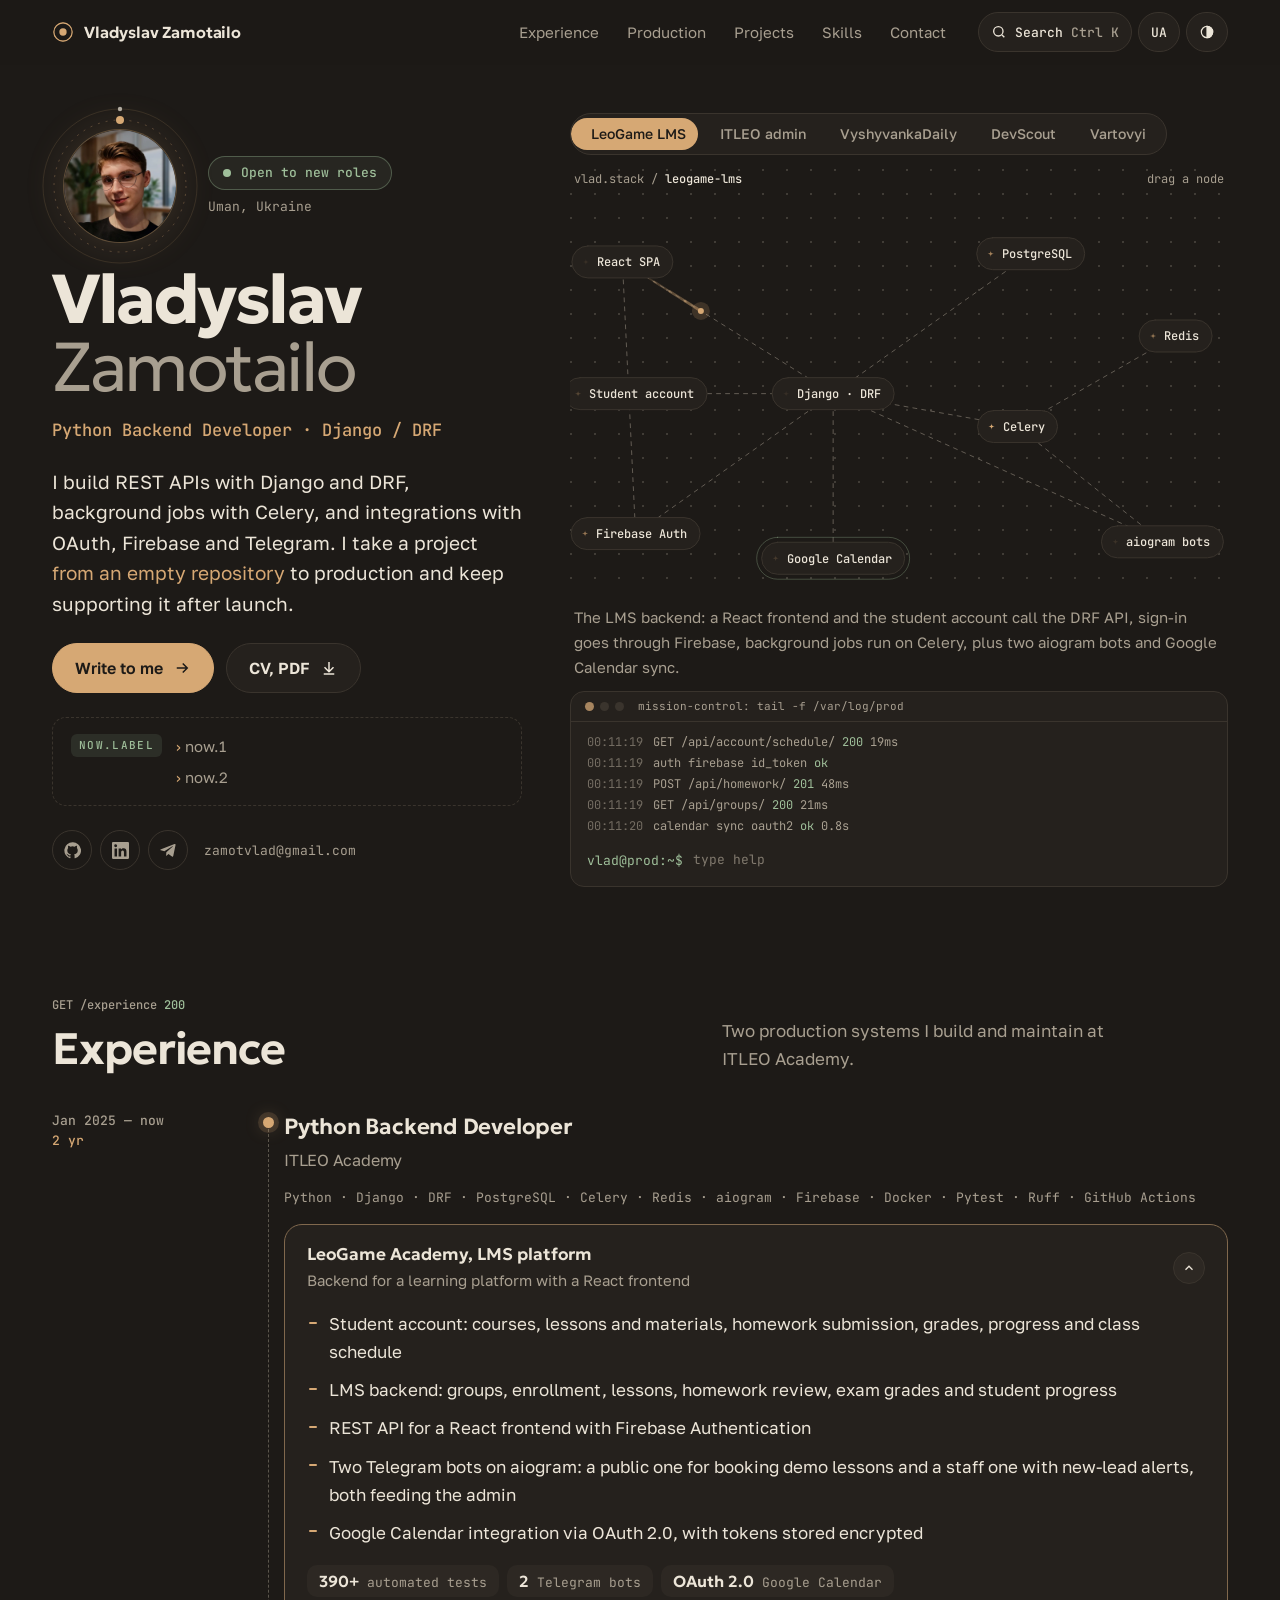
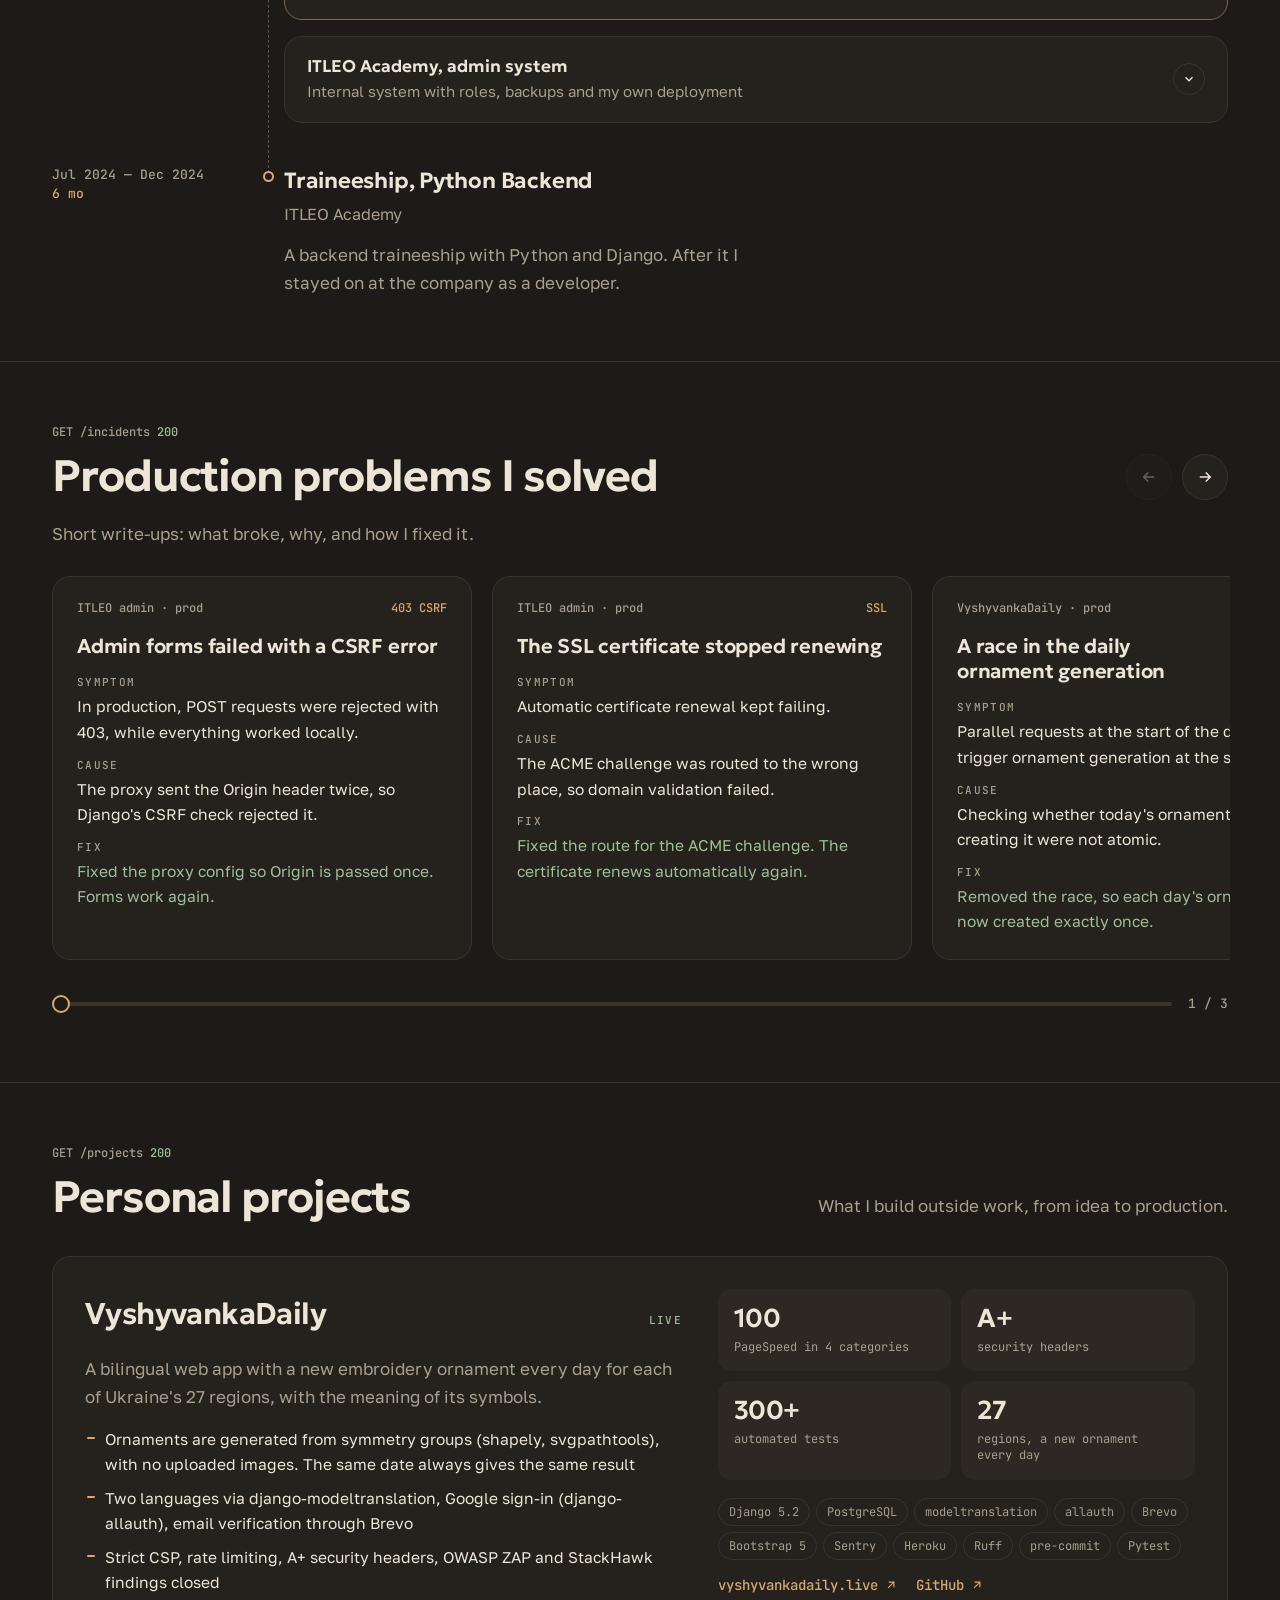
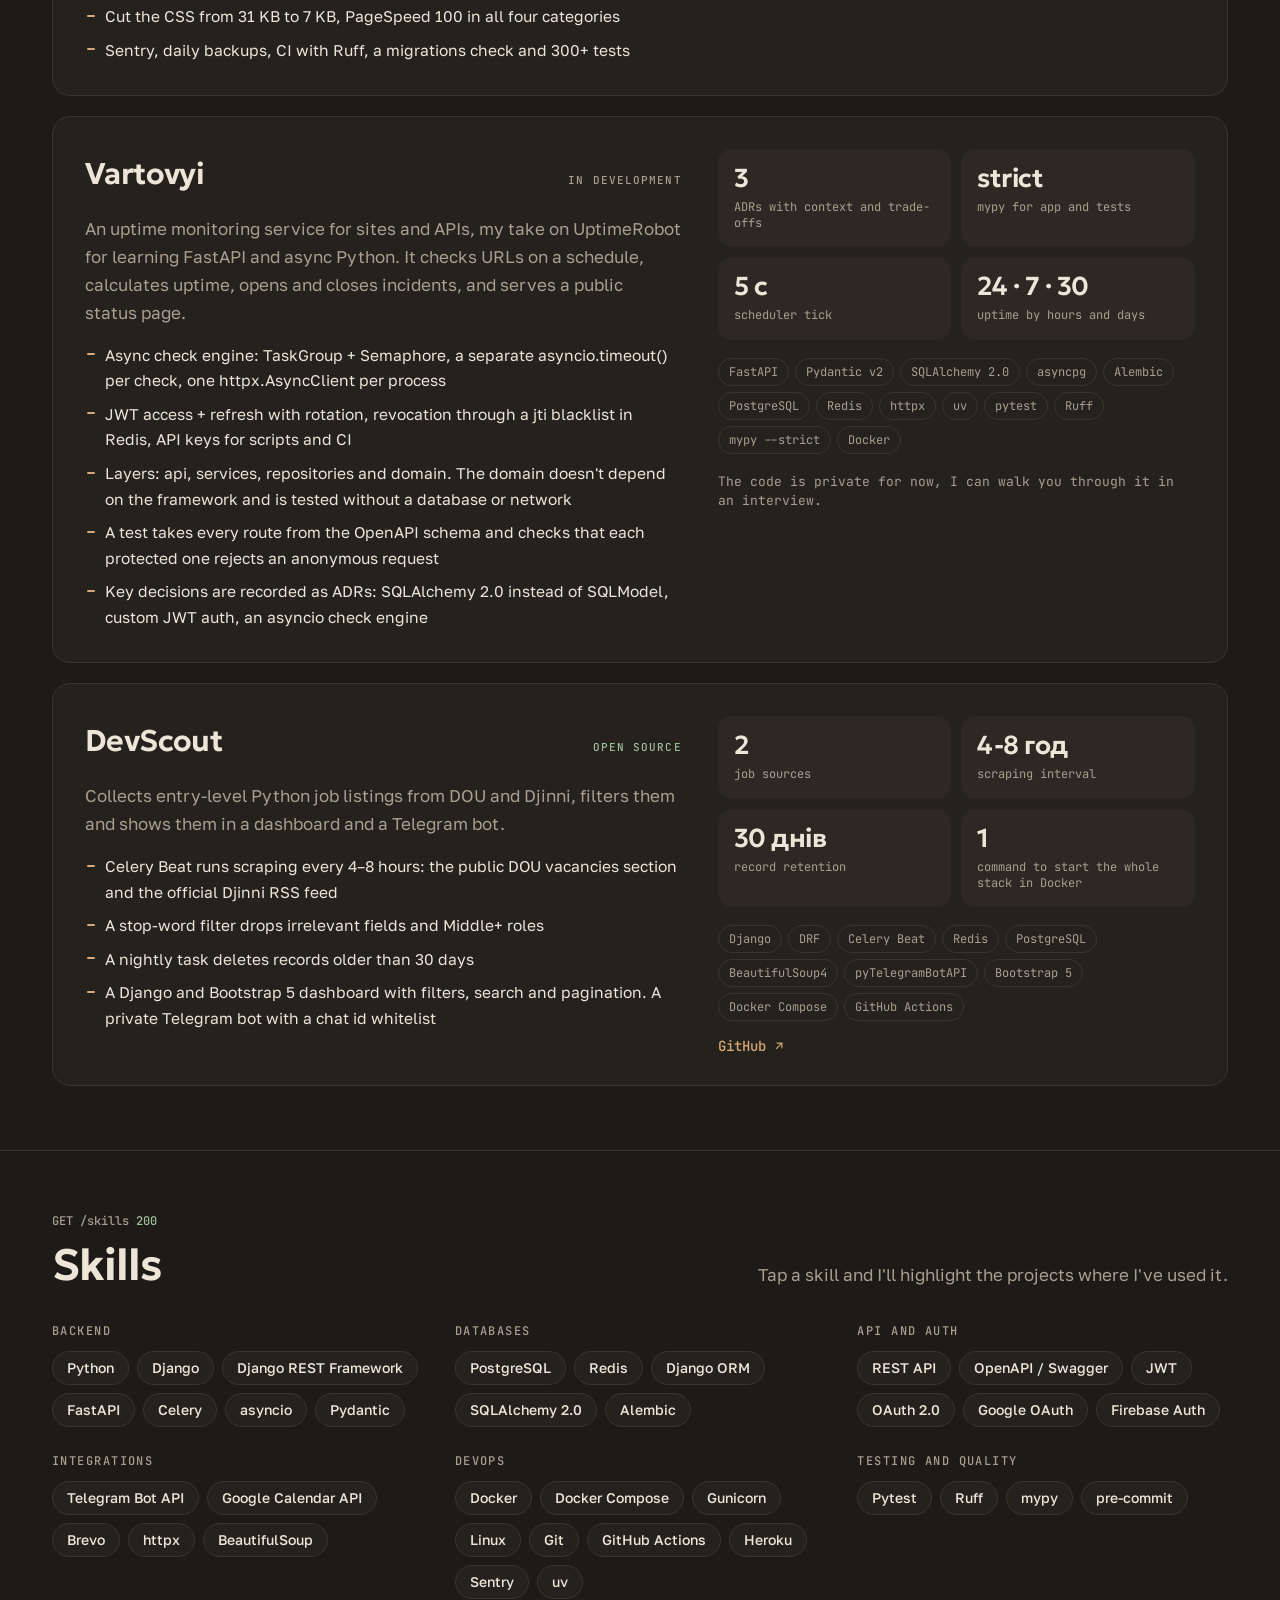
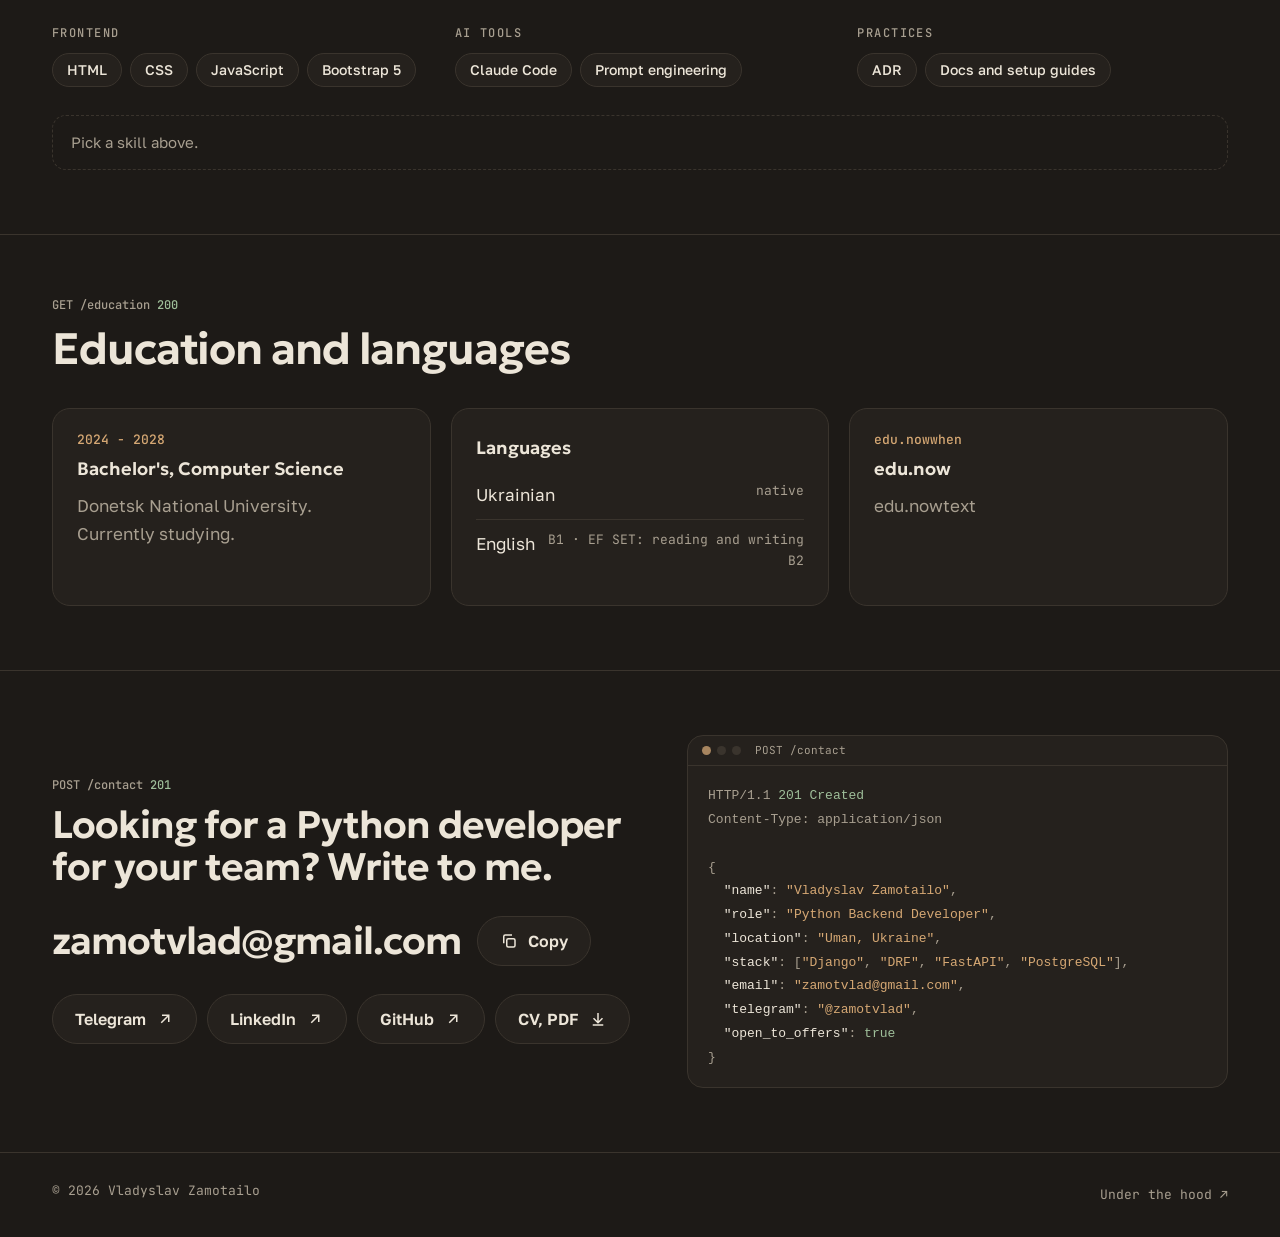
==== index.html @ 63a4c3b5 "Fill empty space in hero, projects, education and contact" ====
<!doctype html>
<html lang="uk" class="no-js">
<head>
<meta charset="utf-8">
<meta name="viewport" content="width=device-width, initial-scale=1, viewport-fit=cover">
<title>Vladyslav Zamotailo, Python backend-розробник</title>
<meta name="description" content="Python backend-розробник з України. Django, DRF, FastAPI, PostgreSQL, Celery. Продакшн-бекенди для LMS і адмін-систем.">
<meta name="author" content="Vladyslav Zamotailo">
<meta name="theme-color" content="#1d1a17">
<link rel="canonical" href="https://zamotvlad.github.io/ZamotVlad/">
<link rel="icon" href="favicon.svg" type="image/svg+xml">
<meta property="og:type" content="profile">
<meta property="og:title" content="Vladyslav Zamotailo, Python backend developer">
<meta property="og:description" content="Django, DRF, FastAPI, PostgreSQL, Celery. Production backends for an LMS and admin systems.">
<meta property="og:url" content="https://zamotvlad.github.io/ZamotVlad/">
<meta property="og:image" content="https://zamotvlad.github.io/ZamotVlad/assets/img/og.png">
<meta name="twitter:card" content="summary_large_image">
<script>
  // apply saved theme and language before paint to avoid a flash
  (function () {
    var d = document.documentElement; d.className = "js";
    try {
      var t = localStorage.getItem("site-theme"); if (t) d.dataset.theme = t;
      var l = localStorage.getItem("site-lang") || ((navigator.language || "").toLowerCase().indexOf("uk") === 0 ? "uk" : "en");
      d.lang = l;
    } catch (e) {}
  })();
</script>
<link rel="preconnect" href="https://fonts.googleapis.com">
<link rel="preconnect" href="https://fonts.gstatic.com" crossorigin>
<link rel="stylesheet" href="https://fonts.googleapis.com/css2?family=Geologica:wght@300;500;600;700&family=Golos+Text:wght@400;500;600&family=JetBrains+Mono:wght@400;500&display=swap">
<link rel="stylesheet" href="assets/css/style.css">
<script type="application/ld+json">
{
  "@context": "https://schema.org",
  "@type": "Person",
  "name": "Vladyslav Zamotailo",
  "jobTitle": "Python Backend Developer",
  "worksFor": { "@type": "Organization", "name": "ITLEO Academy" },
  "address": { "@type": "PostalAddress", "addressLocality": "Uman", "addressCountry": "UA" },
  "email": "mailto:zamotvlad@gmail.com",
  "image": "https://zamotvlad.github.io/ZamotVlad/assets/img/photo.webp",
  "url": "https://zamotvlad.github.io/ZamotVlad/",
  "sameAs": ["https://github.com/ZamotVlad", "https://www.linkedin.com/in/vladyslav-zamotailo/", "https://t.me/zamotvlad"],
  "knowsAbout": ["Python", "Django", "Django REST Framework", "FastAPI", "PostgreSQL", "Celery", "Redis", "Docker"]
}
</script>
</head>
<body>
<a class="skip" href="#main" data-i18n="skip">Перейти до змісту</a>

<header class="top" id="top">
  <div class="wrap">
    <a class="brand" href="#main" aria-label="Vladyslav Zamotailo">
      <svg class="brand-mark" viewBox="0 0 24 24" aria-hidden="true">
        <circle cx="12" cy="12" r="10" fill="none" stroke="currentColor" stroke-opacity=".35" stroke-width="1.2"/>
        <circle class="pulse" cx="12" cy="12" r="10" fill="none" stroke="currentColor" stroke-width="1.2"/>
        <circle cx="12" cy="12" r="4" fill="currentColor"/>
      </svg>
      <span class="brand-name">Vladyslav Zamotailo</span>
    </a>
    <nav class="nav" aria-label="Main">
      <a href="#experience" data-i18n="nav.exp">Досвід</a>
      <a href="#incidents" data-i18n="nav.inc">Інциденти</a>
      <a href="#projects" data-i18n="nav.proj">Проекти</a>
      <a href="#skills" data-i18n="nav.skills">Навички</a>
      <a href="#contact" data-i18n="nav.contact">Контакт</a>
    </nav>
    <div class="tools">
      <button class="tool tool-search" id="open-palette" type="button" aria-haspopup="dialog">
        <svg viewBox="0 0 24 24" fill="none" stroke="currentColor" stroke-width="2" aria-hidden="true"><circle cx="11" cy="11" r="7"/><path d="m20 20-3.5-3.5"/></svg>
        <span data-i18n="search">Пошук</span> <kbd id="kbd">Ctrl K</kbd>
      </button>
      <button class="tool" id="lang-btn" type="button" data-i18n-aria="language" aria-label="Змінити мову">EN</button>
      <button class="tool" id="theme-btn" type="button" data-i18n-aria="theme" aria-label="Змінити тему">
        <svg viewBox="0 0 24 24" fill="none" stroke="currentColor" stroke-width="1.8" aria-hidden="true"><circle cx="12" cy="12" r="8.5"/><path d="M12 3.5a8.5 8.5 0 0 1 0 17z" fill="currentColor"/></svg>
      </button>
    </div>
  </div>
  <span class="progress" id="progress" aria-hidden="true"></span>
</header>

<main id="main">
  <!-- hero -->
  <section class="hero" id="intro" aria-labelledby="name">
    <canvas class="sky" id="sky" aria-hidden="true"></canvas>
    <div class="wrap">
      <div class="who">
        <div class="who-top">
          <div class="avatar">
            <img src="assets/img/photo.webp" srcset="assets/img/photo.webp 1x, assets/img/photo@2x.webp 2x" width="112" height="112" alt="Vladyslav Zamotailo">
            <svg viewBox="0 0 160 160" aria-hidden="true">
              <circle cx="80" cy="80" r="66" fill="none" stroke="currentColor" stroke-opacity=".3" stroke-dasharray="2 6"/>
              <circle cx="80" cy="80" r="77" fill="none" stroke="currentColor" stroke-opacity=".14"/>
              <g class="orbit orbit-a"><circle cx="80" cy="14" r="4" fill="currentColor"/></g>
              <g class="orbit orbit-b"><circle cx="80" cy="3" r="2.2" class="moon"/></g>
            </svg>
          </div>
          <div>
            <span class="status"><i aria-hidden="true"></i><span data-i18n="status">Відкритий до пропозицій</span></span>
            <span class="where" data-i18n="where">Умань, Україна</span>
          </div>
        </div>
        <h1 id="name">Vladyslav <span>Zamotailo</span></h1>
        <p class="role"><span>Python Backend Developer</span> · <span>Django / DRF</span></p>
        <p class="lede" data-i18n-html="lede">Будую REST API на Django і DRF, фонові задачі на Celery та інтеграції з OAuth, Firebase і Telegram. Беру проект <em>з порожнього репозиторію</em>, виводжу в прод і підтримую після запуску.</p>
        <div class="cta">
          <a class="btn btn-primary" href="#contact">
            <span data-i18n="cta.write">Написати мені</span>
            <svg class="ico ico-right" viewBox="0 0 24 24" fill="none" stroke="currentColor" stroke-width="2" aria-hidden="true"><path d="M5 12h14M13 6l6 6-6 6"/></svg>
          </a>
          <a class="btn" href="assets/cv/Vladyslav_Zamotailo_Backend_Python.pdf" target="_blank" rel="noopener">
            <span data-i18n="cta.cv">Резюме, PDF</span>
            <svg class="ico ico-down" viewBox="0 0 24 24" fill="none" stroke="currentColor" stroke-width="2" aria-hidden="true"><path d="M12 4v12M6 11l6 6 6-6M5 20h14"/></svg>
          </a>
        </div>
        <div class="now">
          <span class="now-label" data-i18n="now.label">зараз</span>
          <ul>
            <li data-i18n="now.1">Розробляю бекенд LeoGame LMS. Нещодавно зробив кабінет студента</li>
            <li data-i18n="now.2">Вчу FastAPI і async Python на власному сервісі Vartovyi</li>
          </ul>
        </div>
        <div class="hero-links">
          <a href="https://github.com/ZamotVlad" target="_blank" rel="noopener" aria-label="GitHub"><svg viewBox="0 0 24 24" fill="currentColor" aria-hidden="true"><path d="M12 .5a11.5 11.5 0 0 0-3.64 22.41c.58.11.79-.25.79-.56v-2c-3.2.7-3.88-1.37-3.88-1.37-.53-1.33-1.28-1.69-1.28-1.69-1.05-.71.08-.7.08-.7 1.16.08 1.77 1.19 1.77 1.19 1.03 1.77 2.7 1.26 3.36.96.1-.75.4-1.26.73-1.55-2.55-.29-5.24-1.28-5.24-5.69 0-1.26.45-2.29 1.19-3.1-.12-.29-.52-1.46.11-3.05 0 0 .97-.31 3.17 1.18a11 11 0 0 1 5.77 0c2.2-1.49 3.17-1.18 3.17-1.18.63 1.59.23 2.76.11 3.05.74.81 1.19 1.84 1.19 3.1 0 4.42-2.69 5.39-5.26 5.68.41.36.78 1.06.78 2.14v3.17c0 .31.21.68.8.56A11.5 11.5 0 0 0 12 .5Z"/></svg></a>
          <a href="https://www.linkedin.com/in/vladyslav-zamotailo/" target="_blank" rel="noopener" aria-label="LinkedIn"><svg viewBox="0 0 24 24" fill="currentColor" aria-hidden="true"><path d="M20.45 20.45h-3.56v-5.57c0-1.33-.02-3.04-1.85-3.04-1.86 0-2.14 1.45-2.14 2.94v5.67H9.34V9h3.42v1.56h.05c.48-.9 1.64-1.85 3.37-1.85 3.6 0 4.27 2.37 4.27 5.46v6.28ZM5.34 7.43a2.07 2.07 0 1 1 0-4.13 2.07 2.07 0 0 1 0 4.13ZM7.12 20.45H3.56V9h3.56v11.45ZM22.22 0H1.77C.79 0 0 .77 0 1.73v20.54C0 23.23.79 24 1.77 24h20.45c.98 0 1.78-.77 1.78-1.73V1.73C24 .77 23.2 0 22.22 0Z"/></svg></a>
          <a href="https://t.me/zamotvlad" target="_blank" rel="noopener" aria-label="Telegram"><svg viewBox="0 0 24 24" fill="currentColor" aria-hidden="true"><path d="M21.94 4.3 18.7 19.6c-.24 1.08-.88 1.35-1.79.84l-4.94-3.64-2.38 2.29c-.26.26-.48.48-.99.48l.35-5.02 9.14-8.26c.4-.35-.09-.55-.62-.2L6.17 13.2l-4.86-1.52c-1.06-.33-1.08-1.06.22-1.57L20.5 2.8c.88-.33 1.65.2 1.44 1.5Z"/></svg></a>
          <span class="hero-mail">zamotvlad@gmail.com</span>
        </div>
      </div>

      <div class="explorer">
        <div class="ex-tabs" role="tablist" aria-label="Projects">
          <span class="ex-ind" aria-hidden="true"></span>
          <button class="ex-tab" role="tab" aria-selected="true" data-scene="leogame" type="button">LeoGame LMS</button>
          <button class="ex-tab" role="tab" aria-selected="false" tabindex="-1" data-scene="itleo" type="button">ITLEO admin</button>
          <button class="ex-tab" role="tab" aria-selected="false" tabindex="-1" data-scene="vysh" type="button">VyshyvankaDaily</button>
          <button class="ex-tab" role="tab" aria-selected="false" tabindex="-1" data-scene="devscout" type="button">DevScout</button>
          <button class="ex-tab" role="tab" aria-selected="false" tabindex="-1" data-scene="vartovyi" type="button">Vartovyi</button>
        </div>
        <div class="ex-stage">
          <div class="ex-head"><span>vlad.stack / <b id="ex-path">leogame-lms</b></span><span data-i18n="ex.drag">потягни вузол</span></div>
          <canvas class="ex-canvas" id="ex-canvas" role="img" data-i18n-aria="ex.label" aria-label="Інтерактивна схема архітектури проекту. Вузли можна перетягувати."></canvas>
          <div class="ex-tip" id="ex-tip" hidden></div>
        </div>
        <p class="ex-caption" id="ex-caption" aria-live="polite"></p>
        <div class="term">
          <div class="term-bar" aria-hidden="true"><i></i><i></i><i></i><span>mission-control: tail -f /var/log/prod</span></div>
          <ol class="ex-log" id="ex-log" aria-live="off"></ol>
          <form class="term-input" id="term-form" autocomplete="off">
            <label for="term" class="prompt">vlad@prod:~$</label>
            <input id="term" type="text" spellcheck="false" autocapitalize="off" data-i18n-ph="term.ph" placeholder="введи help">
          </form>
        </div>
      </div>
    </div>
  </section>

  <!-- experience -->
  <section class="section" id="experience" aria-labelledby="exp-title">
    <div class="wrap">
      <div class="sec-head rv">
        <div>
          <span class="eyebrow">GET /experience <b>200</b></span>
          <h2 id="exp-title" data-i18n="exp.title">Досвід</h2>
        </div>
        <p class="sec-note" data-i18n="exp.note">Два продакшн-проекти, які я будую і підтримую в ITLEO Academy.</p>
      </div>

      <div class="timeline">
        <article class="job current rv">
          <div class="job-when"><span data-i18n="job1.when">Січ 2025 - зараз</span><span class="dur" id="job1-dur"></span></div>
          <div class="job-body">
            <h3>Python Backend Developer <small>ITLEO Academy</small></h3>
            <p class="job-stack">Python · Django · DRF · PostgreSQL · Celery · Redis · aiogram · Firebase · Docker · Pytest · Ruff · GitHub Actions</p>

            <details class="case hl-target" open data-name="LeoGame LMS" data-skills="Python Django DRF DjangoORM PostgreSQL Celery Redis asyncio REST TelegramBot Firebase OAuth GoogleCalendar Docker Pytest Ruff GitHubActions Git">
              <summary>
                <div><h4 data-i18n="case1.title">LeoGame Academy, LMS-платформа</h4><p data-i18n="case1.sub">Бекенд навчальної платформи з React-фронтендом</p></div>
                <span class="chev" aria-hidden="true"><svg viewBox="0 0 24 24" fill="none" stroke="currentColor" stroke-width="2.2"><path d="m6 9 6 6 6-6"/></svg></span>
              </summary>
              <div class="case-body">
                <ul>
                  <li data-i18n="case1.b0">Кабінет студента: курси, уроки й матеріали, здача домашніх завдань, оцінки, прогрес і розклад занять</li>
                  <li data-i18n="case1.b1">Бекенд LMS: групи, зарахування, уроки, перевірка домашніх завдань, оцінки за іспити і прогрес студентів</li>
                  <li data-i18n="case1.b2">REST API для React-фронтенду з автентифікацією через Firebase</li>
                  <li data-i18n="case1.b3">Два Telegram-боти на aiogram: публічний для запису на демо-урок і внутрішній зі сповіщеннями про нові заявки. Обидва передають дані в адмінку</li>
                  <li data-i18n="case1.b4">Інтеграція з Google Calendar через OAuth 2.0, токени зберігаються зашифрованими</li>
                </ul>
                <div class="metrics">
                  <span class="metric"><b>390+</b><span data-i18n="m.tests">автотестів</span></span>
                  <span class="metric"><b>2</b><span data-i18n="m.bots">Telegram-боти</span></span>
                  <span class="metric"><b>OAuth 2.0</b><span data-i18n="m.cal">Google Calendar</span></span>
                </div>
              </div>
            </details>

            <details class="case hl-target" data-name="ITLEO admin" data-skills="Python Django DjangoORM PostgreSQL Docker DockerCompose Gunicorn Linux Pytest Ruff GitHubActions Git">
              <summary>
                <div><h4 data-i18n="case2.title">ITLEO Academy, адмін-система</h4><p data-i18n="case2.sub">Внутрішня система з ролями, бекапами і моїм деплоєм</p></div>
                <span class="chev" aria-hidden="true"><svg viewBox="0 0 24 24" fill="none" stroke="currentColor" stroke-width="2.2"><path d="m6 9 6 6 6-6"/></svg></span>
              </summary>
              <div class="case-body">
                <ul>
                  <li data-i18n="case2.b1">Доступ для 5 ролей за принципом «заборонено все, що явно не дозволено»</li>
                  <li data-i18n="case2.b2">Автоматичні бекапи PostgreSQL з перевіркою, що з них можна відновитись</li>
                  <li data-i18n="case2.b3">Деплой і підтримка на VPS: Docker Compose, Gunicorn, SSL</li>
                  <li data-i18n-html="case2.b4">Знайшов і виправив дві проблеми в проді. Розбори є нижче, у розділі <a href="#incidents">«Проблеми в проді»</a></li>
                </ul>
                <div class="metrics">
                  <span class="metric"><b>300+</b><span data-i18n="m.tests">автотестів</span></span>
                  <span class="metric"><b>5</b><span data-i18n="m.roles">ролей доступу</span></span>
                  <span class="metric"><b>VPS</b><span data-i18n="m.vps">деплой і підтримка</span></span>
                </div>
              </div>
            </details>
          </div>
        </article>

        <article class="job rv">
          <div class="job-when"><span data-i18n="job2.when">Лип 2024 - гру 2024</span><span class="dur" data-i18n="job2.dur">6 міс.</span></div>
          <div class="job-body">
            <h3><span data-i18n="job2.title">Стажування, Python Backend</span> <small>ITLEO Academy</small></h3>
            <p class="sec-note" data-i18n="job2.text">Стажування з backend-розробки на Python і Django. Після нього я лишився в компанії розробником.</p>
          </div>
        </article>
      </div>
    </div>
  </section>

  <!-- production problems -->
  <section class="section" id="incidents" aria-labelledby="inc-title">
    <div class="wrap">
      <div class="sec-head rv">
        <div>
          <span class="eyebrow">GET /incidents <b>200</b></span>
          <h2 id="inc-title" data-i18n="inc.title">Проблеми в проді, які я розв'язав</h2>
        </div>
        <div class="slider-ctl">
          <button class="round" id="inc-prev" type="button" data-i18n-aria="prev" aria-label="Попередня">
            <svg viewBox="0 0 24 24" fill="none" stroke="currentColor" stroke-width="2" aria-hidden="true"><path d="M19 12H5M11 6l-6 6 6 6"/></svg>
          </button>
          <button class="round" id="inc-next" type="button" data-i18n-aria="next" aria-label="Наступна">
            <svg viewBox="0 0 24 24" fill="none" stroke="currentColor" stroke-width="2" aria-hidden="true"><path d="M5 12h14M13 6l6 6-6 6"/></svg>
          </button>
        </div>
      </div>
      <p class="sec-note rv inc-note" data-i18n="inc.note">Короткі розбори: що зламалось, чому і як я це виправив.</p>

      <div class="track" id="inc-track" tabindex="0" data-i18n-aria="inc.title" aria-label="Проблеми в проді">
        <article class="inc">
          <div class="inc-top"><span>ITLEO admin · prod</span><span class="sev">403 CSRF</span></div>
          <h3 data-i18n="inc1.title">Форми в адмінці падали з помилкою CSRF</h3>
          <dl>
            <div><dt data-i18n="inc.sym">Симптом</dt><dd data-i18n="inc1.sym">У продакшені POST-запити відхилялись з 403, хоча локально все працювало.</dd></div>
            <div><dt data-i18n="inc.cause">Причина</dt><dd data-i18n="inc1.cause">Проксі надсилав заголовок Origin двічі, і перевірка CSRF у Django його не приймала.</dd></div>
            <div><dt data-i18n="inc.fix">Виправлення</dt><dd class="fix" data-i18n="inc1.fix">Виправив конфігурацію проксі, щоб Origin передавався один раз. Форми знову працюють.</dd></div>
          </dl>
        </article>
        <article class="inc">
          <div class="inc-top"><span>ITLEO admin · prod</span><span class="sev">SSL</span></div>
          <h3 data-i18n="inc2.title">SSL-сертифікат перестав продовжуватись</h3>
          <dl>
            <div><dt data-i18n="inc.sym">Симптом</dt><dd data-i18n="inc2.sym">Автоматичне продовження сертифіката завершувалось помилкою.</dd></div>
            <div><dt data-i18n="inc.cause">Причина</dt><dd data-i18n="inc2.cause">ACME challenge маршрутизувався не туди, тому перевірка домену не проходила.</dd></div>
            <div><dt data-i18n="inc.fix">Виправлення</dt><dd class="fix" data-i18n="inc2.fix">Виправив маршрут для ACME challenge. Сертифікат знову продовжується автоматично.</dd></div>
          </dl>
        </article>
        <article class="inc">
          <div class="inc-top"><span>VyshyvankaDaily · prod</span><span class="sev">race condition</span></div>
          <h3 data-i18n="inc3.title">Гонка в щоденній генерації орнаментів</h3>
          <dl>
            <div><dt data-i18n="inc.sym">Симптом</dt><dd data-i18n="inc3.sym">Паралельні запити на початку дня могли одночасно запустити генерацію орнаменту.</dd></div>
            <div><dt data-i18n="inc.cause">Причина</dt><dd data-i18n="inc3.cause">Перевірка, чи орнамент на сьогодні вже є, і його створення не були атомарними.</dd></div>
            <div><dt data-i18n="inc.fix">Виправлення</dt><dd class="fix" data-i18n="inc3.fix">Прибрав гонку, і тепер орнамент на день створюється рівно один раз.</dd></div>
          </dl>
        </article>
      </div>
      <div class="scrub">
        <label class="sr-only" for="inc-range" data-i18n="scrub">Прокрутити картки</label>
        <input type="range" id="inc-range" min="0" max="1000" value="0" step="1">
        <output id="inc-count" for="inc-range">1 / 3</output>
      </div>
    </div>
  </section>

  <!-- projects -->
  <section class="section" id="projects" aria-labelledby="proj-title">
    <div class="wrap">
      <div class="sec-head rv">
        <div>
          <span class="eyebrow">GET /projects <b>200</b></span>
          <h2 id="proj-title" data-i18n="proj.title">Власні проекти</h2>
        </div>
        <p class="sec-note" data-i18n="proj.note">Те, що я будую поза роботою: від ідеї до продакшену.</p>
      </div>

      <div class="projects">
        <article class="proj hl-target rv" data-name="VyshyvankaDaily" data-skills="Python Django DjangoORM PostgreSQL HTML CSS JavaScript Bootstrap GoogleOAuth OAuth Brevo Sentry Heroku Gunicorn Docker DockerCompose GitHubActions Pytest Ruff PreCommit Git">
          <div class="proj-main">
            <div class="proj-top"><h3>VyshyvankaDaily</h3><span class="tag live" data-i18n="tag.live">працює</span></div>
            <p data-i18n="vy.desc">Двомовний веб-застосунок: щодня новий орнамент вишивки для кожної з 27 областей України з поясненням символіки.</p>
            <ul>
              <li data-i18n="vy.b1">Орнаменти будуються алгоритмічно на групах симетрії (shapely, svgpathtools), без завантажених картинок. Та сама дата завжди дає той самий результат</li>
              <li data-i18n="vy.b2">Дві мови через django-modeltranslation, вхід через Google (django-allauth), підтвердження email через Brevo</li>
              <li data-i18n="vy.b3">Strict CSP, rate limiting, заголовки безпеки на A+, знахідки OWASP ZAP і StackHawk закриті</li>
              <li data-i18n="vy.b4">CSS скоротив з 31 KB до 7 KB, PageSpeed 100 у всіх чотирьох категоріях</li>
              <li data-i18n="vy.b5">Sentry, щоденні бекапи, CI з Ruff, перевіркою міграцій і 300+ тестами</li>
            </ul>
          </div>
          <div class="proj-side">
            <div class="big-metrics">
            <div><b>100</b><span data-i18n="vy.m1">PageSpeed у 4 категоріях</span></div>
            <div><b>A+</b><span data-i18n="vy.m2">заголовки безпеки</span></div>
            <div><b>300+</b><span data-i18n="vy.m3">автотестів</span></div>
            <div><b>27</b><span data-i18n="vy.m4">областей, новий орнамент щодня</span></div>
          </div>
            <div class="chips"><span>Django 5.2</span><span>PostgreSQL</span><span>modeltranslation</span><span>allauth</span><span>Brevo</span><span>Bootstrap 5</span><span>Sentry</span><span>Heroku</span><span>Ruff</span><span>pre-commit</span><span>Pytest</span></div>
            <div class="links">
              <a href="https://vyshyvankadaily.live" target="_blank" rel="noopener">vyshyvankadaily.live <svg viewBox="0 0 24 24" fill="none" stroke="currentColor" stroke-width="2" aria-hidden="true"><path d="M7 17 17 7M8 7h9v9"/></svg></a>
              <a href="https://github.com/ZamotVlad/VyshyvankaDaily" target="_blank" rel="noopener">GitHub <svg viewBox="0 0 24 24" fill="none" stroke="currentColor" stroke-width="2" aria-hidden="true"><path d="M7 17 17 7M8 7h9v9"/></svg></a>
            </div>
          </div>
        </article>

        <article class="proj hl-target rv" data-name="Vartovyi" data-skills="Python FastAPI asyncio Pydantic SQLAlchemy Alembic PostgreSQL Redis REST OpenAPI JWT httpx Docker DockerCompose Pytest Ruff Mypy Uv HTML CSS JavaScript ADR Docs Git">
          <div class="proj-main">
            <div class="proj-top"><h3>Vartovyi</h3><span class="tag" data-i18n="tag.wip">в розробці</span></div>
            <p data-i18n="va.desc">Сервіс моніторингу доступності сайтів і API, мій аналог UptimeRobot для вивчення FastAPI і async Python. Перевіряє URL за розкладом, рахує uptime, відкриває й закриває інциденти і показує публічну сторінку статусу.</p>
            <ul>
              <li data-i18n="va.b1">Асинхронний рушій перевірок: TaskGroup + Semaphore, окремий asyncio.timeout() на кожну перевірку, один httpx.AsyncClient на процес</li>
              <li data-i18n="va.b2">JWT access + refresh з ротацією, відкликання через чорний список jti у Redis, API-ключі для скриптів і CI</li>
              <li data-i18n="va.b3">Шари api, services, repositories і domain. Домен не залежить від фреймворку і тестується без БД і мережі</li>
              <li data-i18n="va.b4">Тест бере всі маршрути з OpenAPI-схеми і перевіряє, що кожен захищений відхиляє анонімний запит</li>
              <li data-i18n="va.b5">Ключові рішення записані в ADR: SQLAlchemy 2.0 замість SQLModel, власна JWT-автентифікація, рушій перевірок на asyncio</li>
            </ul>
          </div>
          <div class="proj-side">
            <div class="big-metrics">
            <div><b>3</b><span data-i18n="va.m1">ADR з контекстом і наслідками</span></div>
            <div><b>strict</b><span data-i18n="va.m2">mypy для app і tests</span></div>
            <div><b>5 с</b><span data-i18n="va.m3">такт планувальника</span></div>
            <div><b>24 · 7 · 30</b><span data-i18n="va.m4">uptime за години і дні</span></div>
          </div>
            <div class="chips"><span>FastAPI</span><span>Pydantic v2</span><span>SQLAlchemy 2.0</span><span>asyncpg</span><span>Alembic</span><span>PostgreSQL</span><span>Redis</span><span>httpx</span><span>uv</span><span>pytest</span><span>Ruff</span><span>mypy --strict</span><span>Docker</span></div>
            <p class="links-note" data-i18n="va.private">Код поки приватний, покажу на співбесіді.</p>
          </div>
        </article>

        <article class="proj hl-target rv" data-name="DevScout" data-skills="Python Django DRF DjangoORM Celery Redis PostgreSQL REST BeautifulSoup TelegramBot HTML Bootstrap Docker DockerCompose GitHubActions Pytest Git">
          <div class="proj-main">
            <div class="proj-top"><h3>DevScout</h3><span class="tag live">open source</span></div>
            <p data-i18n="ds.desc">Збирає вакансії Python для початківців з DOU і Djinni, фільтрує їх і показує в дашборді та Telegram-боті.</p>
            <ul>
              <li data-i18n="ds.b1">Celery Beat запускає збір раз на 4-8 годин: відкритий розділ вакансій DOU і офіційна RSS-стрічка Djinni</li>
              <li data-i18n="ds.b2">Фільтр за стоп-словами відсікає нерелевантні напрямки і вакансії рівня Middle+</li>
              <li data-i18n="ds.b3">Нічна задача видаляє записи, старші за 30 днів</li>
              <li data-i18n="ds.b4">Дашборд на Django і Bootstrap 5 з фільтрами, пошуком і пагінацією. Приватний Telegram-бот з whitelist за chat id</li>
            </ul>
          </div>
          <div class="proj-side">
            <div class="big-metrics">
            <div><b>2</b><span data-i18n="ds.m1">джерела вакансій</span></div>
            <div><b>4-8 год</b><span data-i18n="ds.m2">інтервал збору</span></div>
            <div><b>30 днів</b><span data-i18n="ds.m3">зберігання записів</span></div>
            <div><b>1</b><span data-i18n="ds.m4">команда, щоб підняти весь стек у Docker</span></div>
          </div>
            <div class="chips"><span>Django</span><span>DRF</span><span>Celery Beat</span><span>Redis</span><span>PostgreSQL</span><span>BeautifulSoup4</span><span>pyTelegramBotAPI</span><span>Bootstrap 5</span><span>Docker Compose</span><span>GitHub Actions</span></div>
            <div class="links">
              <a href="https://github.com/ZamotVlad/devscout" target="_blank" rel="noopener">GitHub <svg viewBox="0 0 24 24" fill="none" stroke="currentColor" stroke-width="2" aria-hidden="true"><path d="M7 17 17 7M8 7h9v9"/></svg></a>
            </div>
          </div>
        </article>
      </div>
    </div>
  </section>

  <!-- skills -->
  <section class="section" id="skills" aria-labelledby="skills-title">
    <div class="wrap">
      <div class="sec-head rv">
        <div>
          <span class="eyebrow">GET /skills <b>200</b></span>
          <h2 id="skills-title" data-i18n="skills.title">Навички</h2>
        </div>
        <p class="sec-note" data-i18n="skills.note">Натисни на навичку, і я підсвічу проекти, де її використовував.</p>
      </div>
      <div class="skills rv" id="skill-list">
        <div class="skill-group"><h3 data-i18n="g.backend">Backend</h3><div class="row">
          <button class="skill" type="button" data-skill="Python">Python</button><button class="skill" type="button" data-skill="Django">Django</button><button class="skill" type="button" data-skill="DRF">Django REST Framework</button><button class="skill" type="button" data-skill="FastAPI">FastAPI</button><button class="skill" type="button" data-skill="Celery">Celery</button><button class="skill" type="button" data-skill="asyncio">asyncio</button><button class="skill" type="button" data-skill="Pydantic">Pydantic</button>
        </div></div>
        <div class="skill-group"><h3 data-i18n="g.data">Бази даних</h3><div class="row">
          <button class="skill" type="button" data-skill="PostgreSQL">PostgreSQL</button><button class="skill" type="button" data-skill="Redis">Redis</button><button class="skill" type="button" data-skill="DjangoORM">Django ORM</button><button class="skill" type="button" data-skill="SQLAlchemy">SQLAlchemy 2.0</button><button class="skill" type="button" data-skill="Alembic">Alembic</button>
        </div></div>
        <div class="skill-group"><h3 data-i18n="g.api">API і автентифікація</h3><div class="row">
          <button class="skill" type="button" data-skill="REST">REST API</button><button class="skill" type="button" data-skill="OpenAPI">OpenAPI / Swagger</button><button class="skill" type="button" data-skill="JWT">JWT</button><button class="skill" type="button" data-skill="OAuth">OAuth 2.0</button><button class="skill" type="button" data-skill="GoogleOAuth">Google OAuth</button><button class="skill" type="button" data-skill="Firebase">Firebase Auth</button>
        </div></div>
        <div class="skill-group"><h3 data-i18n="g.int">Інтеграції</h3><div class="row">
          <button class="skill" type="button" data-skill="TelegramBot">Telegram Bot API</button><button class="skill" type="button" data-skill="GoogleCalendar">Google Calendar API</button><button class="skill" type="button" data-skill="Brevo">Brevo</button><button class="skill" type="button" data-skill="httpx">httpx</button><button class="skill" type="button" data-skill="BeautifulSoup">BeautifulSoup</button>
        </div></div>
        <div class="skill-group"><h3 data-i18n="g.devops">DevOps</h3><div class="row">
          <button class="skill" type="button" data-skill="Docker">Docker</button><button class="skill" type="button" data-skill="DockerCompose">Docker Compose</button><button class="skill" type="button" data-skill="Gunicorn">Gunicorn</button><button class="skill" type="button" data-skill="Linux">Linux</button><button class="skill" type="button" data-skill="Git">Git</button><button class="skill" type="button" data-skill="GitHubActions">GitHub Actions</button><button class="skill" type="button" data-skill="Heroku">Heroku</button><button class="skill" type="button" data-skill="Sentry">Sentry</button><button class="skill" type="button" data-skill="Uv">uv</button>
        </div></div>
        <div class="skill-group"><h3 data-i18n="g.test">Тести і якість</h3><div class="row">
          <button class="skill" type="button" data-skill="Pytest">Pytest</button><button class="skill" type="button" data-skill="Ruff">Ruff</button><button class="skill" type="button" data-skill="Mypy">mypy</button><button class="skill" type="button" data-skill="PreCommit">pre-commit</button>
        </div></div>
        <div class="skill-group"><h3 data-i18n="g.front">Frontend</h3><div class="row">
          <button class="skill" type="button" data-skill="HTML">HTML</button><button class="skill" type="button" data-skill="CSS">CSS</button><button class="skill" type="button" data-skill="JavaScript">JavaScript</button><button class="skill" type="button" data-skill="Bootstrap">Bootstrap 5</button>
        </div></div>
        <div class="skill-group"><h3 data-i18n="g.ai">AI-інструменти</h3><div class="row">
          <button class="skill" type="button" data-skill="ClaudeCode" data-note="note.claude">Claude Code</button><button class="skill" type="button" data-skill="Prompting" data-note="note.prompt">Prompt engineering</button>
        </div></div>
        <div class="skill-group"><h3 data-i18n="g.practice">Практики</h3><div class="row">
          <button class="skill" type="button" data-skill="ADR">ADR</button><button class="skill" type="button" data-skill="Docs" data-i18n="s.docs">Документація і setup guides</button>
        </div></div>
      </div>
      <p class="used" id="used" aria-live="polite"><span data-i18n="used.hint">Обери навичку вище.</span></p>
    </div>
  </section>

  <!-- education -->
  <section class="section" id="education" aria-labelledby="edu-title">
    <div class="wrap">
      <div class="sec-head rv">
        <div>
          <span class="eyebrow">GET /education <b>200</b></span>
          <h2 id="edu-title" data-i18n="edu.title">Освіта і мови</h2>
        </div>
      </div>
      <div class="edu rv">
        <div class="edu-card">
          <span class="when">2024 - 2028</span>
          <h3 data-i18n="edu.deg">Бакалавр, Computer Science</h3>
          <p data-i18n="edu.uni">Донецький національний університет. Навчаюсь зараз.</p>
        </div>
        <div class="edu-card">
          <h3 data-i18n="edu.lang">Мови</h3>
          <div>
            <div class="lang-row"><span data-i18n="lang.uk">Українська</span><span data-i18n="lang.uk.lvl">рідна</span></div>
            <div class="lang-row"><span data-i18n="lang.en">Англійська</span><span data-i18n="lang.en.lvl">B1 · EF SET: читання і письмо B2</span></div>
          </div>
        </div>
        <div class="edu-card">
          <span class="when" data-i18n="edu.nowwhen">2026</span>
          <h3 data-i18n="edu.now">Зараз вивчаю</h3>
          <p data-i18n="edu.nowtext">Вчуся на власному проекті Vartovyi: FastAPI, async Python і поділ сервісу на шари.</p>
        </div>
      </div>
    </div>
  </section>

  <!-- contact -->
  <section class="section contact" id="contact" aria-labelledby="contact-title">
    <div class="wrap">
      <div class="contact-main">
      <div class="rv">
        <span class="eyebrow">POST /contact <b>201</b></span>
        <h2 id="contact-title" data-i18n="contact.title">Шукаєте Python-розробника в команду? Напишіть мені.</h2>
      </div>
      <div class="mail-row rv">
        <a class="mail" id="mail" href="mailto:zamotvlad@gmail.com">zamotvlad@gmail.com</a>
        <button class="btn" id="copy-mail" type="button">
          <svg class="ico" viewBox="0 0 24 24" fill="none" stroke="currentColor" stroke-width="2" aria-hidden="true"><rect x="9" y="9" width="11" height="11" rx="2"/><path d="M5 15V6a2 2 0 0 1 2-2h9"/></svg>
          <span data-i18n="copy">Скопіювати</span>
        </button>
      </div>
      <div class="socials rv">
        <a class="btn" href="https://t.me/zamotvlad" target="_blank" rel="noopener">Telegram <svg class="ico ico-right" viewBox="0 0 24 24" fill="none" stroke="currentColor" stroke-width="2" aria-hidden="true"><path d="M7 17 17 7M8 7h9v9"/></svg></a>
        <a class="btn" href="https://www.linkedin.com/in/vladyslav-zamotailo/" target="_blank" rel="noopener">LinkedIn <svg class="ico ico-right" viewBox="0 0 24 24" fill="none" stroke="currentColor" stroke-width="2" aria-hidden="true"><path d="M7 17 17 7M8 7h9v9"/></svg></a>
        <a class="btn" href="https://github.com/ZamotVlad" target="_blank" rel="noopener">GitHub <svg class="ico ico-right" viewBox="0 0 24 24" fill="none" stroke="currentColor" stroke-width="2" aria-hidden="true"><path d="M7 17 17 7M8 7h9v9"/></svg></a>
        <a class="btn" href="assets/cv/Vladyslav_Zamotailo_Backend_Python.pdf" target="_blank" rel="noopener"><span data-i18n="cta.cv">Резюме, PDF</span> <svg class="ico ico-down" viewBox="0 0 24 24" fill="none" stroke="currentColor" stroke-width="2" aria-hidden="true"><path d="M12 4v12M6 11l6 6 6-6M5 20h14"/></svg></a>
      </div>
      </div>
      <figure class="response rv" aria-label="Contact details as an API response">
        <div class="term-bar" aria-hidden="true"><i></i><i></i><i></i><span>POST /contact</span></div>
<pre><code><span class="c">HTTP/1.1</span> <span class="ok">201 Created</span>
<span class="c">Content-Type: application/json</span>

{
  <span class="k">"name"</span>: <span class="v">"Vladyslav Zamotailo"</span>,
  <span class="k">"role"</span>: <span class="v">"Python Backend Developer"</span>,
  <span class="k">"location"</span>: <span class="v">"Uman, Ukraine"</span>,
  <span class="k">"stack"</span>: [<span class="v">"Django"</span>, <span class="v">"DRF"</span>, <span class="v">"FastAPI"</span>, <span class="v">"PostgreSQL"</span>],
  <span class="k">"email"</span>: <span class="v">"zamotvlad@gmail.com"</span>,
  <span class="k">"telegram"</span>: <span class="v">"@zamotvlad"</span>,
  <span class="k">"open_to_offers"</span>: <span class="b">true</span>
}</code></pre>
      </figure>
    </div>
  </section>
</main>

<footer class="foot">
  <div class="wrap">
    <span>© <span id="year">2026</span> Vladyslav Zamotailo</span>
    <button class="hood-btn" type="button" popovertarget="hood" id="hood-btn"><span data-i18n="hood.btn">Під капотом</span> <span aria-hidden="true">↗</span></button>
  </div>
</footer>

<div class="hood" id="hood" popover>
  <h3 data-i18n="hood.title">Як зроблено цей сайт</h3>
  <ul>
    <li data-i18n="hood.1">Чистий HTML, CSS і JavaScript без фреймворків і збірки. Хостинг на GitHub Pages</li>
    <li data-i18n="hood.2">Canvas 2D для схеми архітектури і зоряного неба, з фізикою пружин</li>
    <li data-i18n="hood.3">View Transitions API для зміни теми й мови</li>
    <li data-i18n="hood.4">CSS scroll-driven animations, container queries і @property</li>
    <li data-i18n="hood.5">Нативні dialog і Popover API, клавіатурна навігація, prefers-reduced-motion</li>
  </ul>
</div>

<dialog class="palette" id="palette" aria-label="Command palette">
  <label>
    <svg viewBox="0 0 24 24" fill="none" stroke="currentColor" stroke-width="2" aria-hidden="true"><circle cx="11" cy="11" r="7"/><path d="m20 20-3.5-3.5"/></svg>
    <input id="pal-input" type="text" autocomplete="off" spellcheck="false" role="combobox" aria-expanded="true" aria-controls="pal-list" data-i18n-ph="pal.ph" placeholder="Куди перейти або що зробити…">
  </label>
  <ul id="pal-list" role="listbox"></ul>
</dialog>

<div class="toast" id="toast" role="status" aria-live="polite"></div>

<script src="assets/js/i18n.js"></script>
<script src="assets/js/graph.js"></script>
<script src="assets/js/main.js"></script>
</body>
</html>
---- assets/css/style.css ----
/* Layout: sticky header, split hero (who I am + live architecture explorer), then experience timeline,
   incident slider, projects, skills, education and contact. Dark "coffee with milk" theme by default. */
:root {
  --bg: #1d1a17;
  --surface: #25211d;
  --surface-2: #2d2823;
  --text: #ece5d8;
  --muted: #a89f90;
  --line: #3a342d;
  --accent: #d6a874;
  --accent-ink: #1d1a17;
  --ok: #9fbf9a;
  --shadow: rgba(0, 0, 0, .35);

  --f-display: "Geologica", "Segoe UI", system-ui, sans-serif;
  --f-body: "Golos Text", "Segoe UI", system-ui, sans-serif;
  --f-mono: "JetBrains Mono", ui-monospace, "SFMono-Regular", Menlo, Consolas, monospace;

  --radius: 18px;
  --radius-sm: 10px;
  --ease: cubic-bezier(.2, .8, .2, 1);
  --header-h: 64px;
  color-scheme: dark;
}
:root[data-theme="light"] {
  --bg: #f2ede5;
  --surface: #fbf8f3;
  --surface-2: #ebe4d8;
  --text: #2a241e;
  --muted: #6b6155;
  --line: #d9cfc0;
  --accent: #8a5c2b;
  --accent-ink: #fbf8f3;
  --ok: #4f7a4a;
  --shadow: rgba(60, 40, 20, .12);
  color-scheme: light;
}

/* ---------- base ---------- */
*, *::before, *::after { box-sizing: border-box; }
html { scroll-behavior: smooth; scroll-padding-top: calc(var(--header-h) + 16px); -webkit-text-size-adjust: 100%; }
body {
  margin: 0;
  background: var(--bg);
  color: var(--text);
  font: 400 1.0625rem/1.65 var(--f-body);
  -webkit-font-smoothing: antialiased;
  text-rendering: optimizeLegibility;
  overflow-x: clip;
}
img { max-width: 100%; display: block; }
a { color: inherit; text-decoration-color: color-mix(in srgb, currentColor 35%, transparent); text-underline-offset: 3px; }
a:hover { text-decoration-color: currentColor; }
button { font: inherit; color: inherit; }
::selection { background: color-mix(in srgb, var(--accent) 35%, transparent); }
:focus-visible { outline: 2px solid var(--accent); outline-offset: 3px; border-radius: 6px; }
h1, h2, h3 { font-family: var(--f-display); text-wrap: balance; margin: 0; }
p { margin: 0; text-wrap: pretty; }

.skip {
  position: absolute; left: 16px; top: -100px; z-index: 50;
  background: var(--accent); color: var(--accent-ink); padding: 10px 16px; border-radius: var(--radius-sm); text-decoration: none;
}
.skip:focus { top: 12px; }

.wrap {
  max-width: 1240px;
  margin-inline: auto;
  padding-left: max(16px, env(safe-area-inset-left, 0px));
  padding-right: max(16px, env(safe-area-inset-right, 0px));
}
@media (min-width: 760px) {
  .wrap { padding-left: max(32px, env(safe-area-inset-left, 0px)); padding-right: max(32px, env(safe-area-inset-right, 0px)); }
}
.mono { font-family: var(--f-mono); }
.sr-only { position: absolute; width: 1px; height: 1px; overflow: hidden; clip: rect(0 0 0 0); white-space: nowrap; }

/* ---------- header ---------- */
.top {
  position: sticky; top: 0; z-index: 20;
  background: color-mix(in srgb, var(--bg) 84%, transparent);
  backdrop-filter: saturate(140%) blur(14px);
  -webkit-backdrop-filter: saturate(140%) blur(14px);
  border-bottom: 1px solid transparent;
  transition: border-color .3s ease;
}
.top.scrolled { border-bottom-color: var(--line); }
.top .wrap { display: flex; align-items: center; gap: 20px; min-height: var(--header-h); }
.brand { display: inline-flex; align-items: center; gap: 10px; text-decoration: none; font: 600 1rem/1 var(--f-display); letter-spacing: -.01em; white-space: nowrap; }
.brand-mark { width: 22px; height: 22px; flex: none; color: var(--accent); }
.brand-mark .pulse { transform-origin: 12px 12px; animation: pulse 2.8s var(--ease) infinite; }
@keyframes pulse { 0% { transform: scale(.4); opacity: .9; } 70%, 100% { transform: scale(1.25); opacity: 0; } }
.nav { display: flex; gap: 4px; margin-left: auto; }
.nav a {
  position: relative; padding: 8px 12px; border-radius: 999px;
  color: var(--muted); text-decoration: none; font-size: .9375rem; transition: color .2s ease, background .2s ease;
}
.nav a:hover { color: var(--text); background: var(--surface); }
.nav a[aria-current="true"] { color: var(--text); }
.nav a[aria-current="true"]::after {
  content: ""; position: absolute; left: 50%; bottom: 2px; width: 4px; height: 4px; margin-left: -2px; border-radius: 50%; background: var(--accent);
}
.tools { display: flex; gap: 6px; align-items: center; }
.tool {
  display: inline-flex; align-items: center; justify-content: center; gap: 8px;
  min-width: 40px; height: 40px; padding: 0 12px; border-radius: 999px;
  background: var(--surface); border: 1px solid var(--line); cursor: pointer;
  font: 500 .8125rem/1 var(--f-mono); color: var(--text);
  transition: border-color .2s ease, transform .2s var(--ease);
}
.tool:hover { border-color: var(--accent); }
.tool:active { transform: scale(.96); }
.tool kbd { font: inherit; color: var(--muted); }
.tool svg { width: 16px; height: 16px; }
.progress { position: absolute; left: 0; bottom: -1px; height: 2px; width: 100%; background: var(--accent); transform-origin: 0 50%; transform: scaleX(0); }
@media (max-width: 980px) { .nav { display: none; } .tools { margin-left: auto; } }
@media (max-width: 520px) { .brand-name { font-size: .9375rem; } .tool-search span, .tool-search kbd { display: none; } .tool-search { padding: 0; width: 40px; } }
@media (max-width: 360px) { .brand-name { display: none; } }

/* ---------- buttons ---------- */
.btn {
  position: relative; overflow: hidden; isolation: isolate;
  display: inline-flex; align-items: center; gap: 10px;
  min-height: 50px; padding: 0 22px; border-radius: 999px;
  font: 600 1rem/1 var(--f-body); text-decoration: none; cursor: pointer;
  border: 1px solid var(--line); background: var(--surface);
  transition: transform .25s var(--ease), border-color .2s ease, background .2s ease;
}
.btn:hover { transform: translateY(-2px); border-color: color-mix(in srgb, var(--accent) 60%, var(--line)); }
.btn:active { transform: translateY(0) scale(.98); }
.btn .ico { width: 18px; height: 18px; transition: transform .3s var(--ease); }
.btn:hover .ico-right { transform: translateX(4px); }
.btn:hover .ico-down { transform: translateY(3px); }
.btn-primary { background: var(--accent); color: var(--accent-ink); border-color: var(--accent); }
.btn-primary::after {
  content: ""; position: absolute; inset: 0; z-index: -1;
  background: linear-gradient(110deg, transparent 30%, rgba(255, 255, 255, .35) 50%, transparent 70%);
  transform: translateX(-120%); transition: transform .7s var(--ease);
}
.btn-primary:hover::after { transform: translateX(120%); }
.btn-primary:hover { border-color: var(--accent); }

/* ---------- hero ---------- */
.hero { position: relative; isolation: isolate; }
.sky {
  position: absolute; inset: 0; z-index: -1; width: 100%; height: 100%; pointer-events: none;
  -webkit-mask-image: linear-gradient(#000 60%, transparent); mask-image: linear-gradient(#000 60%, transparent);
}
.hero .wrap {
  display: grid; gap: 48px; align-items: center;
  grid-template-columns: minmax(0, 5fr) minmax(0, 7fr);
  padding-block: 48px 48px;
}
@media (max-width: 1020px) { .hero .wrap { grid-template-columns: minmax(0, 1fr); gap: 40px; padding-block: 32px 48px; } }
.who { display: grid; gap: 24px; min-width: 0; }
.who-top { display: flex; align-items: center; gap: 32px; padding-left: 12px; }
.avatar { position: relative; width: 112px; height: 112px; flex: none; }
.avatar img { width: 100%; height: 100%; border-radius: 50%; }
.avatar svg { position: absolute; inset: -24px; width: calc(100% + 48px); height: calc(100% + 48px); color: var(--accent); overflow: visible; }
.avatar .orbit { transform-origin: 80px 80px; }
.avatar .orbit-a { animation: spin 18s linear infinite; }
.avatar .orbit-b { animation: spin 31s linear infinite reverse; }
.avatar .moon { fill: var(--text); opacity: .7; }
.avatar img { box-shadow: 0 0 0 1px color-mix(in srgb, var(--accent) 30%, transparent), 0 0 40px color-mix(in srgb, var(--accent) 18%, transparent); }
@keyframes spin { to { transform: rotate(360deg); } }
.status {
  display: inline-flex; align-items: center; gap: 10px; width: fit-content;
  font: 500 .8125rem/1.2 var(--f-mono); color: var(--ok);
  padding: 8px 14px; border-radius: 999px; border: 1px solid color-mix(in srgb, var(--ok) 35%, transparent);
  background: color-mix(in srgb, var(--ok) 8%, transparent);
}
.status i { width: 8px; height: 8px; border-radius: 50%; background: var(--ok); animation: ping 2.4s infinite; }
@keyframes ping { 0% { box-shadow: 0 0 0 0 color-mix(in srgb, var(--ok) 55%, transparent); } 80%, 100% { box-shadow: 0 0 0 9px transparent; } }
.where { display: block; margin-top: 8px; font: 400 .8125rem/1.4 var(--f-mono); color: var(--muted); }
.hero h1 { font-size: clamp(2.6rem, 5.4vw, 4.4rem); font-weight: 700; line-height: .98; letter-spacing: -.035em; }
.hero h1 span { display: block; color: var(--muted); font-weight: 300; }
.role { font: 500 1.0625rem/1.5 var(--f-mono); color: var(--accent); margin-top: -8px; }
.role span { white-space: nowrap; }
.lede { font-size: 1.1875rem; line-height: 1.6; color: var(--text); max-width: 42ch; }
.lede em { font-style: normal; color: var(--accent); }
.cta { display: flex; flex-wrap: wrap; gap: 12px; }
.now {
  display: grid; grid-template-columns: auto minmax(0, 1fr); gap: 14px; align-items: start;
  padding: 16px 18px; border: 1px dashed var(--line); border-radius: 14px; max-width: 46ch;
}
.now-label {
  font: 500 .6875rem/1 var(--f-mono); text-transform: uppercase; letter-spacing: .12em; color: var(--ok);
  padding: 6px 8px; border-radius: 6px; background: color-mix(in srgb, var(--ok) 12%, transparent);
}
.now ul { margin: 0; padding: 0; list-style: none; display: grid; gap: 6px; font-size: .9375rem; color: var(--muted); }
.now li::before { content: "› "; color: var(--accent); }
.hero-links { display: flex; align-items: center; gap: 8px; flex-wrap: wrap; }
.hero-links a {
  width: 40px; height: 40px; border-radius: 50%; display: grid; place-items: center; color: var(--muted);
  border: 1px solid var(--line); transition: color .2s, border-color .2s, transform .25s var(--ease);
}
.hero-links a:hover { color: var(--accent); border-color: var(--accent); transform: translateY(-2px); }
.hero-links svg { width: 17px; height: 17px; }
.hero-mail { margin-left: 8px; font: 400 .8125rem/1 var(--f-mono); color: var(--muted); user-select: all; }

/* explorer */
.explorer { min-width: 0; position: relative; }
.ex-tabs {
  position: relative; display: flex; gap: 2px; padding: 4px; margin-bottom: 14px;
  background: var(--surface); border: 1px solid var(--line); border-radius: 999px;
  overflow-x: auto; scrollbar-width: none; width: fit-content; max-width: 100%;
}
.ex-tabs::-webkit-scrollbar { display: none; }
.ex-tab {
  position: relative; z-index: 1; flex: none;
  border: 0; background: transparent; cursor: pointer; white-space: nowrap;
  padding: 9px 16px; border-radius: 999px; font: 500 .875rem/1 var(--f-body); color: var(--muted);
  transition: color .25s ease;
}
.ex-tab:hover { color: var(--text); }
.ex-tab[aria-selected="true"] { color: var(--accent-ink); }
.ex-ind {
  position: absolute; z-index: 0; top: 4px; bottom: 4px; left: 0; width: 0; border-radius: 999px; background: var(--accent);
  transition: transform .45s var(--ease), width .45s var(--ease);
}
.ex-stage {
  position: relative; border-radius: var(--radius);
  background:
    radial-gradient(circle at 1px 1px, color-mix(in srgb, var(--muted) 26%, transparent) 1px, transparent 0) 0 0 / 24px 24px;
  -webkit-mask-image: radial-gradient(120% 100% at 50% 50%, #000 70%, transparent 100%);
          mask-image: radial-gradient(120% 100% at 50% 50%, #000 70%, transparent 100%);
}
.ex-head { display: flex; justify-content: space-between; gap: 12px; font: 400 .75rem/1.4 var(--f-mono); color: var(--muted); padding: 2px 4px 0; }
.ex-head b { color: var(--text); font-weight: 500; }
.ex-canvas { display: block; width: 100%; aspect-ratio: 16 / 10; touch-action: pan-y; cursor: grab; }
.ex-canvas.dragging { cursor: grabbing; }
@media (max-width: 600px) { .ex-canvas { aspect-ratio: 5 / 6; } }
.ex-caption { font-size: .9375rem; color: var(--muted); margin: 6px 4px 12px; min-height: 3em; }
.ex-tip {
  position: absolute; z-index: 3; pointer-events: none; width: max-content; max-width: 250px;
  background: var(--surface); color: var(--text); border: 1px solid var(--accent);
  border-radius: 12px; padding: 10px 12px; font-size: .875rem; line-height: 1.45;
  box-shadow: 0 14px 40px var(--shadow);
}
.ex-tip b { display: block; font: 500 .75rem/1.2 var(--f-mono); color: var(--accent); margin-bottom: 4px; }
.term { background: var(--surface); border: 1px solid var(--line); border-radius: 14px; overflow: hidden; }
.term-bar { display: flex; align-items: center; gap: 6px; padding: 9px 14px; border-bottom: 1px solid var(--line); font: 400 .6875rem/1 var(--f-mono); color: var(--muted); }
.term-bar i { width: 9px; height: 9px; border-radius: 50%; background: var(--line); }
.term-bar i:first-child { background: color-mix(in srgb, var(--accent) 70%, var(--line)); }
.term-bar span { margin-left: 8px; white-space: nowrap; overflow: hidden; text-overflow: ellipsis; }
.ex-log {
  list-style: none; margin: 0; padding: 10px 16px 4px;
  font: 400 .75rem/1.75 var(--f-mono); color: var(--muted); font-variant-numeric: tabular-nums;
  height: calc(1.75em * 5 + 14px); overflow: hidden;
}
.ex-log .cmd { color: var(--text); }
.ex-log li.out { white-space: normal; text-overflow: clip; }
.ex-log li.warn { color: var(--accent); }
.term-input { display: flex; align-items: center; gap: 10px; padding: 6px 16px 12px; font: 400 .8125rem/1.4 var(--f-mono); }
.term-input .prompt { color: var(--ok); white-space: nowrap; }
.term-input input {
  flex: 1; min-width: 0; border: 0; background: transparent; color: var(--text); font: inherit; padding: 4px 0;
  caret-color: var(--accent); outline: none; border-bottom: 1px dashed transparent;
}
.term-input input:focus { border-bottom-color: var(--line); }
.term-input input::placeholder { color: var(--muted); opacity: .7; }
.term:focus-within { border-color: color-mix(in srgb, var(--accent) 50%, var(--line)); }
.ex-log li { white-space: nowrap; overflow: hidden; text-overflow: ellipsis; animation: logIn .45s var(--ease); }
.ex-log .ok { color: var(--ok); }
.ex-log .warn { color: var(--accent); }
.ex-log .ts { opacity: .6; margin-right: 10px; }
@keyframes logIn { from { opacity: 0; transform: translateY(8px); } }

/* ---------- sections ---------- */
.section { padding-block: 64px; }
.section + .section { border-top: 1px solid var(--line); }
.sec-head { display: flex; flex-wrap: wrap; align-items: end; justify-content: space-between; gap: 20px; margin-bottom: 36px; }
.eyebrow { display: block; font: 500 .75rem/1 var(--f-mono); color: var(--muted); margin-bottom: 14px; }
.eyebrow b { color: var(--ok); font-weight: 500; }
.section h2 { font-size: clamp(1.9rem, 3.6vw, 2.75rem); font-weight: 600; line-height: 1.08; letter-spacing: -.025em; }
.sec-note { color: var(--muted); max-width: 46ch; }
@media (max-width: 760px) { .section { padding-block: 56px; } }

/* reveal: scroll-driven animations where supported; JS fallback adds .pre for the rest */
@supports (animation-timeline: view()) {
  @media (prefers-reduced-motion: no-preference) {
    .rv { animation: rise linear both; animation-timeline: view(); animation-range: entry 0% entry 55%; }
  }
}
@keyframes rise { from { transform: translateY(26px); opacity: .25; } }
.js .rv { transition: transform .8s var(--ease), opacity .8s var(--ease); }
.js .rv.pre { transform: translateY(18px); opacity: .35; }

/* ---------- experience ---------- */
.timeline { display: grid; gap: 0; position: relative; }
.job { display: grid; grid-template-columns: 200px minmax(0, 1fr); gap: 32px; position: relative; padding-bottom: 40px; }
.job:last-child { padding-bottom: 0; }
.job::before { content: ""; position: absolute; left: 216px; top: 10px; bottom: -10px; width: 0; border-left: 1px dashed color-mix(in srgb, var(--muted) 45%, transparent); }
.job:last-child::before { display: none; }
.job-when { font: 500 .8125rem/1.5 var(--f-mono); color: var(--muted); padding-top: 2px; font-variant-numeric: tabular-nums; }
.job-when .dur { display: block; color: var(--accent); }
.job-body { position: relative; display: grid; gap: 16px; min-width: 0; padding-left: 0; }
.job-body::before {
  content: ""; position: absolute; left: -21px; top: 8px; width: 11px; height: 11px; border-radius: 50%;
  background: var(--bg); border: 2px solid var(--accent);
}
.job.current .job-body::before { background: var(--accent); box-shadow: 0 0 0 5px color-mix(in srgb, var(--accent) 16%, transparent), 0 0 18px color-mix(in srgb, var(--accent) 45%, transparent); }
.job h3 { font-size: 1.375rem; font-weight: 600; letter-spacing: -.01em; }
.job h3 small { display: block; font: 400 1rem/1.4 var(--f-body); color: var(--muted); margin-top: 4px; }
.job-stack { font: 400 .8125rem/1.6 var(--f-mono); color: var(--muted); }
@media (max-width: 760px) {
  .job { grid-template-columns: minmax(0, 1fr); gap: 10px; padding-left: 24px; }
  .job::before { left: 5px; top: 14px; }
  .job-body::before { left: -24px; top: -26px; }
  .job-when { padding-left: 0; }
}

.case {
  background: var(--surface); border: 1px solid var(--line); border-radius: var(--radius);
  transition: border-color .25s ease;
}
.case:hover, .case[open] { border-color: color-mix(in srgb, var(--accent) 45%, var(--line)); }
.case summary {
  list-style: none; cursor: pointer; display: flex; align-items: center; gap: 16px; padding: 18px 22px;
}
.case summary::-webkit-details-marker { display: none; }
.case summary h4 { margin: 0; font: 600 1.0625rem/1.3 var(--f-display); }
.case summary p { color: var(--muted); font-size: .9375rem; margin-top: 2px; }
.case .chev { margin-left: auto; width: 32px; height: 32px; flex: none; border-radius: 50%; border: 1px solid var(--line); display: grid; place-items: center; transition: transform .35s var(--ease), background .2s; }
.case .chev svg { width: 14px; height: 14px; }
.case[open] .chev { transform: rotate(180deg); background: var(--surface-2); }
.case-body { padding: 0 22px 22px; display: grid; gap: 18px; }
.case ul { margin: 0; padding: 0; list-style: none; display: grid; gap: 10px; }
.case li { position: relative; padding-left: 22px; }
.case li::before { content: ""; position: absolute; left: 2px; top: .68em; width: 8px; height: 2px; border-radius: 2px; background: var(--accent); }
.metrics { display: flex; flex-wrap: wrap; gap: 8px; }
.metric {
  display: inline-flex; align-items: baseline; gap: 8px; padding: 8px 12px; border-radius: 10px; background: var(--surface-2);
  font: 400 .8125rem/1 var(--f-mono); color: var(--muted);
}
.metric b { font: 600 1rem/1 var(--f-display); color: var(--text); }

/* ---------- incidents slider ---------- */
.slider-ctl { display: flex; align-items: center; gap: 10px; }
.round {
  width: 46px; height: 46px; border-radius: 50%; border: 1px solid var(--line); background: var(--surface);
  display: grid; place-items: center; cursor: pointer; transition: border-color .2s, transform .2s var(--ease), opacity .2s;
}
.round svg { width: 18px; height: 18px; }
.round:hover:not(:disabled) { border-color: var(--accent); color: var(--accent); }
.round:active:not(:disabled) { transform: scale(.94); }
.round:disabled { opacity: .35; cursor: default; }
.track {
  display: grid; grid-auto-flow: column; grid-auto-columns: min(88%, 420px); gap: 20px;
  overflow-x: auto; overscroll-behavior-x: contain;
  padding: 4px 2px 8px; margin: -4px -2px 0; scrollbar-width: none; cursor: grab;
}
.track::-webkit-scrollbar { display: none; }
/* touch screens swipe card by card; on desktop buttons, drag and the scrubber move the track */
@media (hover: none) { .track { scroll-snap-type: x mandatory; } }
.track.dragging, .track.scrubbing { scroll-snap-type: none; }
.track.dragging { cursor: grabbing; user-select: none; }
.track.dragging a { pointer-events: none; }
.inc {
  scroll-snap-align: start; min-width: 0; display: flex; flex-direction: column; gap: 18px;
  background: var(--surface); border: 1px solid var(--line); border-radius: var(--radius); padding: 24px;
}
.inc-top { display: flex; justify-content: space-between; gap: 12px; font: 500 .75rem/1.3 var(--f-mono); color: var(--muted); }
.inc-top .sev { color: var(--accent); }
.inc h3 { font-size: 1.25rem; font-weight: 600; line-height: 1.25; letter-spacing: -.01em; }
.inc dl { margin: 0; display: grid; gap: 14px; }
.inc dt { font: 500 .6875rem/1 var(--f-mono); text-transform: uppercase; letter-spacing: .12em; color: var(--muted); margin-bottom: 6px; }
.inc dd { margin: 0; font-size: .96875rem; }
.inc dd.fix { color: var(--ok); }
.scrub { display: flex; align-items: center; gap: 16px; margin-top: 22px; }
.scrub output { font: 500 .8125rem/1 var(--f-mono); color: var(--muted); min-width: 4.5ch; font-variant-numeric: tabular-nums; }
input[type="range"] {
  -webkit-appearance: none; appearance: none; flex: 1; height: 28px; background: transparent; cursor: pointer; margin: 0;
  --fill: 0%;
}
input[type="range"]::-webkit-slider-runnable-track {
  height: 4px; border-radius: 4px;
  background: linear-gradient(var(--accent), var(--accent)) 0 / var(--fill) 100% no-repeat, var(--line);
}
input[type="range"]::-moz-range-track { height: 4px; border-radius: 4px; background: var(--line); }
input[type="range"]::-moz-range-progress { height: 4px; border-radius: 4px; background: var(--accent); }
input[type="range"]::-webkit-slider-thumb {
  -webkit-appearance: none; width: 18px; height: 18px; margin-top: -7px; border-radius: 50%;
  background: var(--bg); border: 2px solid var(--accent); transition: transform .2s var(--ease);
}
input[type="range"]::-moz-range-thumb { width: 14px; height: 14px; border-radius: 50%; background: var(--bg); border: 2px solid var(--accent); }
input[type="range"]:disabled { opacity: .4; cursor: default; }
input[type="range"]:hover::-webkit-slider-thumb, input[type="range"]:active::-webkit-slider-thumb { transform: scale(1.2); }

/* ---------- projects ---------- */
@property --spin { syntax: "<angle>"; inherits: false; initial-value: 0deg; }
.projects { display: grid; gap: 20px; container: projects / inline-size; }
.proj {
  position: relative; min-width: 0;
  background: var(--surface); border: 1px solid var(--line); border-radius: var(--radius);
  transition: border-color .25s ease, opacity .3s ease;
}
.proj::before {
  content: ""; position: absolute; inset: -1px; border-radius: inherit; padding: 1px; pointer-events: none;
  background: conic-gradient(from var(--spin), transparent 0 70%, var(--accent) 85%, transparent 100%);
  -webkit-mask: linear-gradient(#000 0 0) content-box, linear-gradient(#000 0 0); -webkit-mask-composite: xor;
          mask: linear-gradient(#000 0 0) content-box exclude, linear-gradient(#000 0 0);
  opacity: 0; transition: opacity .4s ease;
}
.proj:hover::before { opacity: 1; animation: orbitBorder 4s linear infinite; }
@keyframes orbitBorder { to { --spin: 360deg; } }
.proj { display: grid; grid-template-columns: minmax(0, 1fr); gap: 24px; padding: 28px; align-items: start; }
.proj-main { display: flex; flex-direction: column; gap: 16px; min-width: 0; }
/* cards switch to two columns based on their container, not the viewport */
@container projects (min-width: 820px) {
  .proj { grid-template-columns: minmax(0, 1.25fr) minmax(0, 1fr); gap: 36px; padding: 32px; }
}
.links-note { font: 400 .8125rem/1.5 var(--f-mono); color: var(--muted); }
.proj-side { display: flex; flex-direction: column; gap: 18px; min-width: 0; }
.proj-side .links { margin-top: 0; }
.proj-top { display: flex; justify-content: space-between; gap: 12px; align-items: baseline; flex-wrap: wrap; }
.proj h3 { font-size: clamp(1.4rem, 2.4vw, 1.875rem); font-weight: 600; letter-spacing: -.02em; }
.tag { font: 500 .6875rem/1.2 var(--f-mono); text-transform: uppercase; letter-spacing: .1em; color: var(--muted); }
.tag.live { color: var(--ok); }
.proj p { color: var(--muted); }
.proj ul { margin: 0; padding: 0; list-style: none; display: grid; gap: 8px; font-size: .96875rem; }
.proj li { position: relative; padding-left: 20px; }
.proj li::before { content: ""; position: absolute; left: 2px; top: .68em; width: 8px; height: 2px; border-radius: 2px; background: var(--accent); }
.big-metrics { display: grid; grid-template-columns: repeat(2, minmax(0, 1fr)); gap: 10px; }
.big-metrics div { background: var(--surface-2); border-radius: 14px; padding: 16px; }
.big-metrics b { display: block; font: 600 1.625rem/1 var(--f-display); letter-spacing: -.02em; }
.big-metrics span { display: block; font: 400 .75rem/1.35 var(--f-mono); color: var(--muted); margin-top: 8px; }
.chips { display: flex; flex-wrap: wrap; gap: 6px; }
.chips span { font: 400 .75rem/1 var(--f-mono); color: var(--muted); border: 1px solid var(--line); border-radius: 999px; padding: 7px 10px; }
.links { display: flex; flex-wrap: wrap; gap: 18px; margin-top: auto; }
.links a { font: 500 .875rem/1 var(--f-mono); color: var(--accent); text-decoration: none; display: inline-flex; gap: 6px; align-items: center; }
.links a:hover { text-decoration: underline; }
.links svg { width: 14px; height: 14px; transition: transform .25s var(--ease); }
.links a:hover svg { transform: translate(2px, -2px); }

/* skill highlighting */
.dim .hl-target:not(.hit) { opacity: .38; }
.hl-target.hit { border-color: var(--accent) !important; }

/* ---------- skills ---------- */
.skills { display: grid; grid-template-columns: minmax(0, 1fr); gap: 28px 32px; }
@media (min-width: 640px) { .skills { grid-template-columns: repeat(2, minmax(0, 1fr)); } }
@media (min-width: 1000px) { .skills { grid-template-columns: repeat(3, minmax(0, 1fr)); } }
.skill-group h3 { font: 500 .75rem/1 var(--f-mono); text-transform: uppercase; letter-spacing: .12em; color: var(--muted); margin-bottom: 14px; }
.skill-group .row { display: flex; flex-wrap: wrap; gap: 8px; }
.skill {
  border: 1px solid var(--line); background: var(--surface); border-radius: 999px; padding: 9px 14px;
  font: 500 .875rem/1 var(--f-body); cursor: pointer; transition: border-color .2s, background .2s, color .2s, transform .2s var(--ease);
}
.skill:hover { border-color: var(--accent); }
.skill:active { transform: scale(.96); }
.skill[aria-pressed="true"] { background: var(--accent); color: var(--accent-ink); border-color: var(--accent); }
.skill.plain { cursor: default; color: var(--muted); }
.skill.plain:hover { border-color: var(--line); }
.used {
  margin-top: 28px; min-height: 52px; display: flex; align-items: center; gap: 12px; flex-wrap: wrap;
  padding: 14px 18px; border-radius: 14px; border: 1px dashed var(--line); color: var(--muted); font-size: .9375rem;
}
.used b { color: var(--text); font-weight: 500; }
.used a { color: var(--accent); }

/* ---------- education ---------- */
.edu { display: grid; grid-template-columns: repeat(3, minmax(0, 1fr)); gap: 20px; }
@media (max-width: 900px) { .edu { grid-template-columns: minmax(0, 1fr); } }
.edu-card { background: var(--surface); border: 1px solid var(--line); border-radius: var(--radius); padding: 24px; display: grid; gap: 8px; align-content: start; }
.edu-card h3 { font-size: 1.125rem; font-weight: 600; }
.edu-card p { color: var(--muted); }
.edu-card .when { font: 500 .8125rem/1 var(--f-mono); color: var(--accent); }
.lang-row { display: flex; justify-content: space-between; gap: 12px; padding-block: 10px; border-bottom: 1px solid var(--line); }
.lang-row:last-child { border-bottom: 0; }
.lang-row span:last-child { font: 400 .8125rem/1.6 var(--f-mono); color: var(--muted); text-align: right; }

/* ---------- contact ---------- */
.contact .wrap { display: grid; gap: 40px; align-items: center; grid-template-columns: minmax(0, 1fr); }
@media (min-width: 1020px) { .contact .wrap { grid-template-columns: minmax(0, 1.1fr) minmax(0, 1fr); } }
.contact-main { display: grid; gap: 28px; min-width: 0; }
.response { margin: 0; min-width: 0; background: var(--surface); border: 1px solid var(--line); border-radius: 16px; overflow: hidden; }
.response pre { margin: 0; padding: 18px 20px; overflow-x: auto; font: 400 .8125rem/1.75 var(--f-mono); color: var(--muted); }
.response .k { color: var(--text); }
.response .v { color: var(--accent); }
.response .b, .response .ok { color: var(--ok); }
.response .c { color: var(--muted); }
.contact h2 { max-width: 22ch; font-size: clamp(1.75rem, 3vw, 2.4rem); }
.mail-row { display: flex; flex-wrap: wrap; align-items: center; gap: 16px; }
.mail { font: 600 clamp(1.3rem, 3.4vw, 2.4rem)/1.1 var(--f-display); letter-spacing: -.025em; overflow-wrap: anywhere; color: var(--text); text-decoration: none; }
.mail:hover { color: var(--accent); }
.socials { display: flex; flex-wrap: wrap; gap: 10px; }
.foot { padding-block: 28px 40px; border-top: 1px solid var(--line); }
.foot .wrap { display: flex; flex-wrap: wrap; justify-content: space-between; gap: 12px; font: 400 .8125rem/1.5 var(--f-mono); color: var(--muted); }

/* ---------- footer popover ---------- */
.inc-note { margin: -16px 0 28px; }
.hood-btn { border: 0; background: none; color: var(--muted); font: inherit; cursor: pointer; padding: 4px 0; }
.hood-btn:hover { color: var(--accent); }
.hood {
  margin: auto auto 80px; width: min(460px, calc(100% - 32px)); padding: 22px 24px;
  background: var(--surface); color: var(--text); border: 1px solid var(--line); border-radius: 18px;
  box-shadow: 0 30px 80px var(--shadow);
}
.hood:not([popover]) { position: fixed; left: 0; right: 0; bottom: 0; z-index: 30; }
.hood::backdrop { background: color-mix(in srgb, var(--bg) 40%, transparent); }
.hood h3 { font-size: 1.0625rem; font-weight: 600; margin-bottom: 12px; }
.hood ul { margin: 0; padding: 0; list-style: none; display: grid; gap: 10px; font-size: .9375rem; color: var(--muted); }
.hood li { position: relative; padding-left: 20px; }
.hood li::before { content: ""; position: absolute; left: 2px; top: .55em; width: 7px; height: 7px; border-radius: 50%; border: 1.5px solid var(--accent); }

/* ---------- toast ---------- */
.toast {
  position: fixed; left: 50%; bottom: calc(24px + env(safe-area-inset-bottom, 0px)); z-index: 40;
  transform: translate(-50%, 20px); opacity: 0; pointer-events: none;
  background: var(--text); color: var(--bg); padding: 12px 18px; border-radius: 999px; font: 500 .9375rem/1 var(--f-body);
  transition: transform .35s var(--ease), opacity .35s var(--ease);
}
.toast.show { transform: translate(-50%, 0); opacity: 1; }

/* ---------- command palette ---------- */
.palette {
  width: min(560px, calc(100% - 32px)); max-height: min(520px, 80vh); padding: 0; margin: 12vh auto auto;
  border: 1px solid var(--line); border-radius: 18px; background: var(--surface); color: var(--text);
  box-shadow: 0 30px 80px var(--shadow); overflow: hidden;
}
.palette::backdrop { background: color-mix(in srgb, var(--bg) 60%, transparent); backdrop-filter: blur(4px); }
.palette[open] { animation: pop .25s var(--ease); }
@keyframes pop { from { opacity: 0; transform: translateY(-8px) scale(.98); } }
.palette label { display: flex; align-items: center; gap: 12px; padding: 16px 18px; border-bottom: 1px solid var(--line); }
.palette label svg { width: 18px; height: 18px; color: var(--muted); flex: none; }
.palette input { flex: 1; min-width: 0; border: 0; outline: 0; background: transparent; color: var(--text); font: 400 1.0625rem/1.2 var(--f-body); }
.palette input::placeholder { color: var(--muted); }
.palette ul { list-style: none; margin: 0; padding: 8px; overflow-y: auto; max-height: 380px; }
.palette li { display: flex; justify-content: space-between; gap: 12px; padding: 12px 12px; border-radius: 10px; cursor: pointer; }
.palette li small { font: 400 .75rem/1.4 var(--f-mono); color: var(--muted); }
.palette li[aria-selected="true"] { background: var(--surface-2); }
.palette li[aria-selected="true"] small { color: var(--accent); }
.palette .empty { padding: 20px 12px; color: var(--muted); cursor: default; }

@media (prefers-reduced-motion: reduce) {
  *, *::before, *::after { animation: none !important; transition: none !important; }
  html { scroll-behavior: auto; }
  .js .rv.pre { transform: none; opacity: 1; }
}
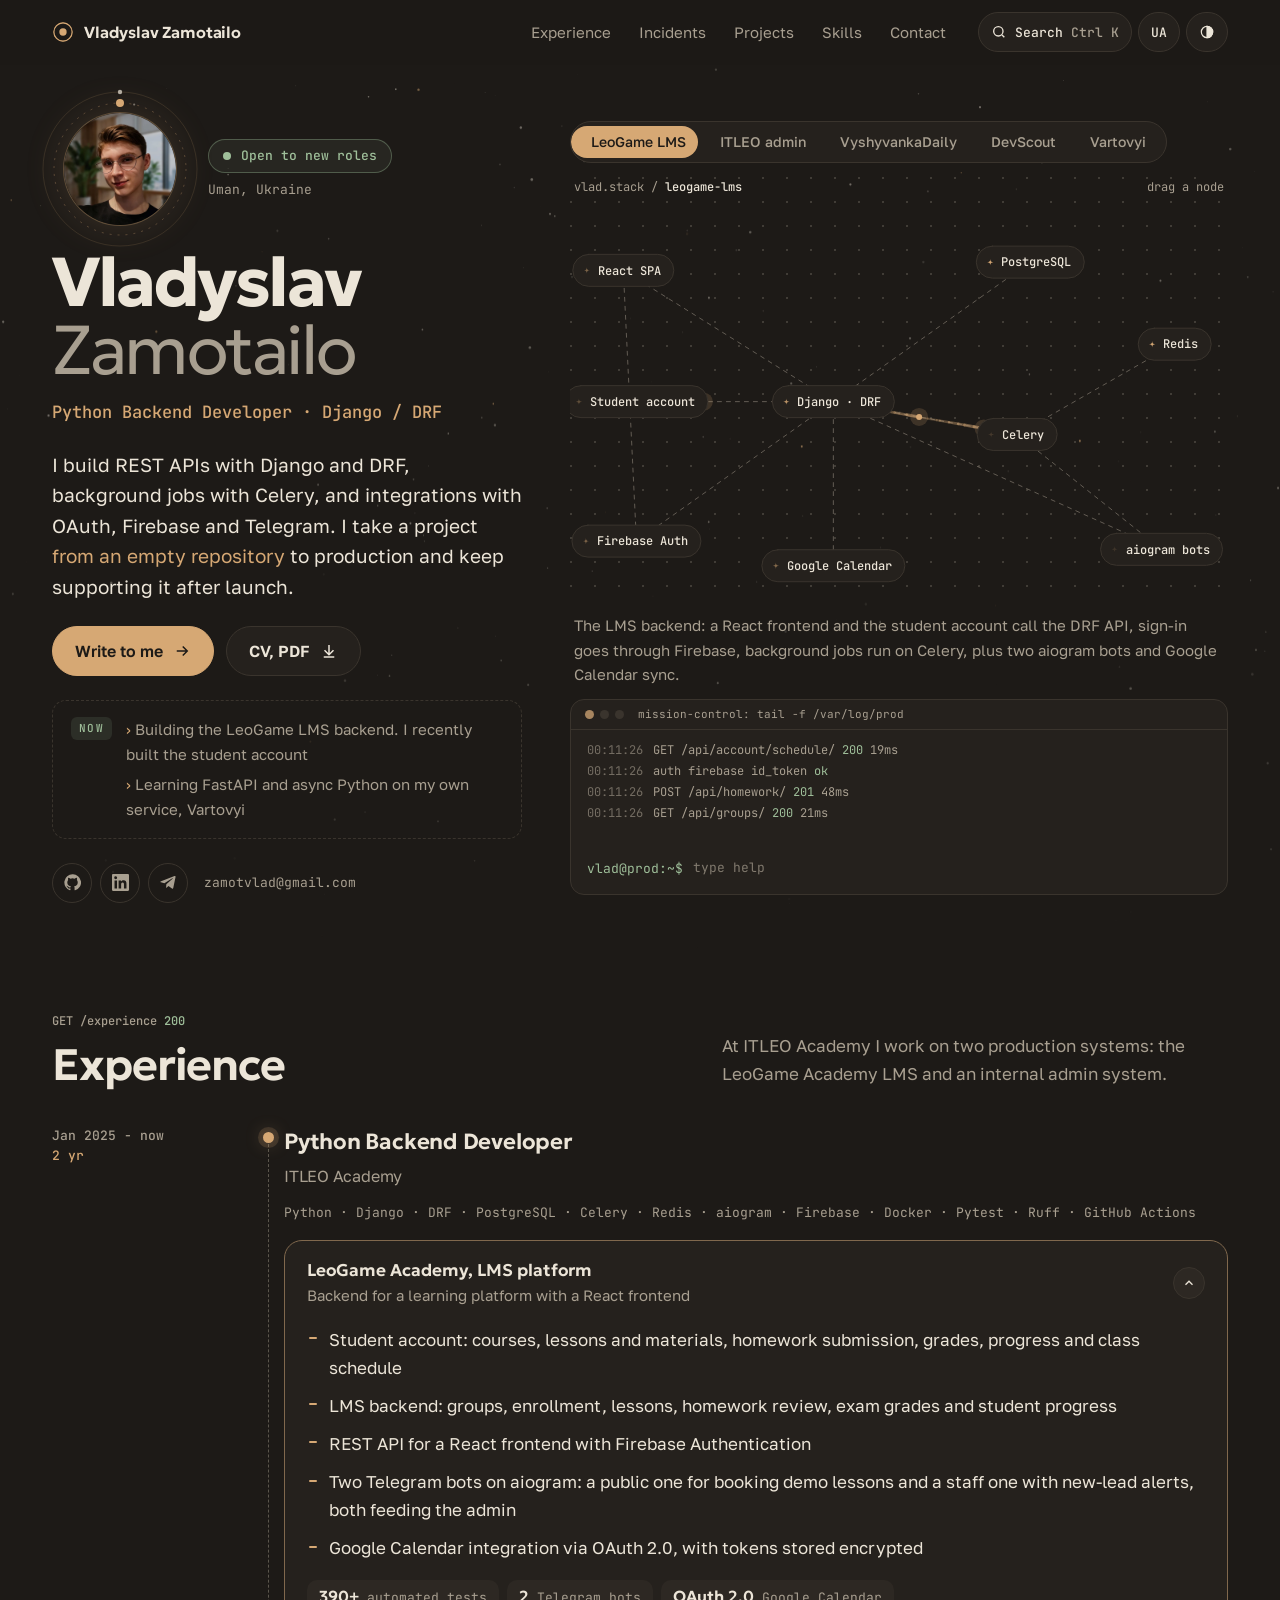
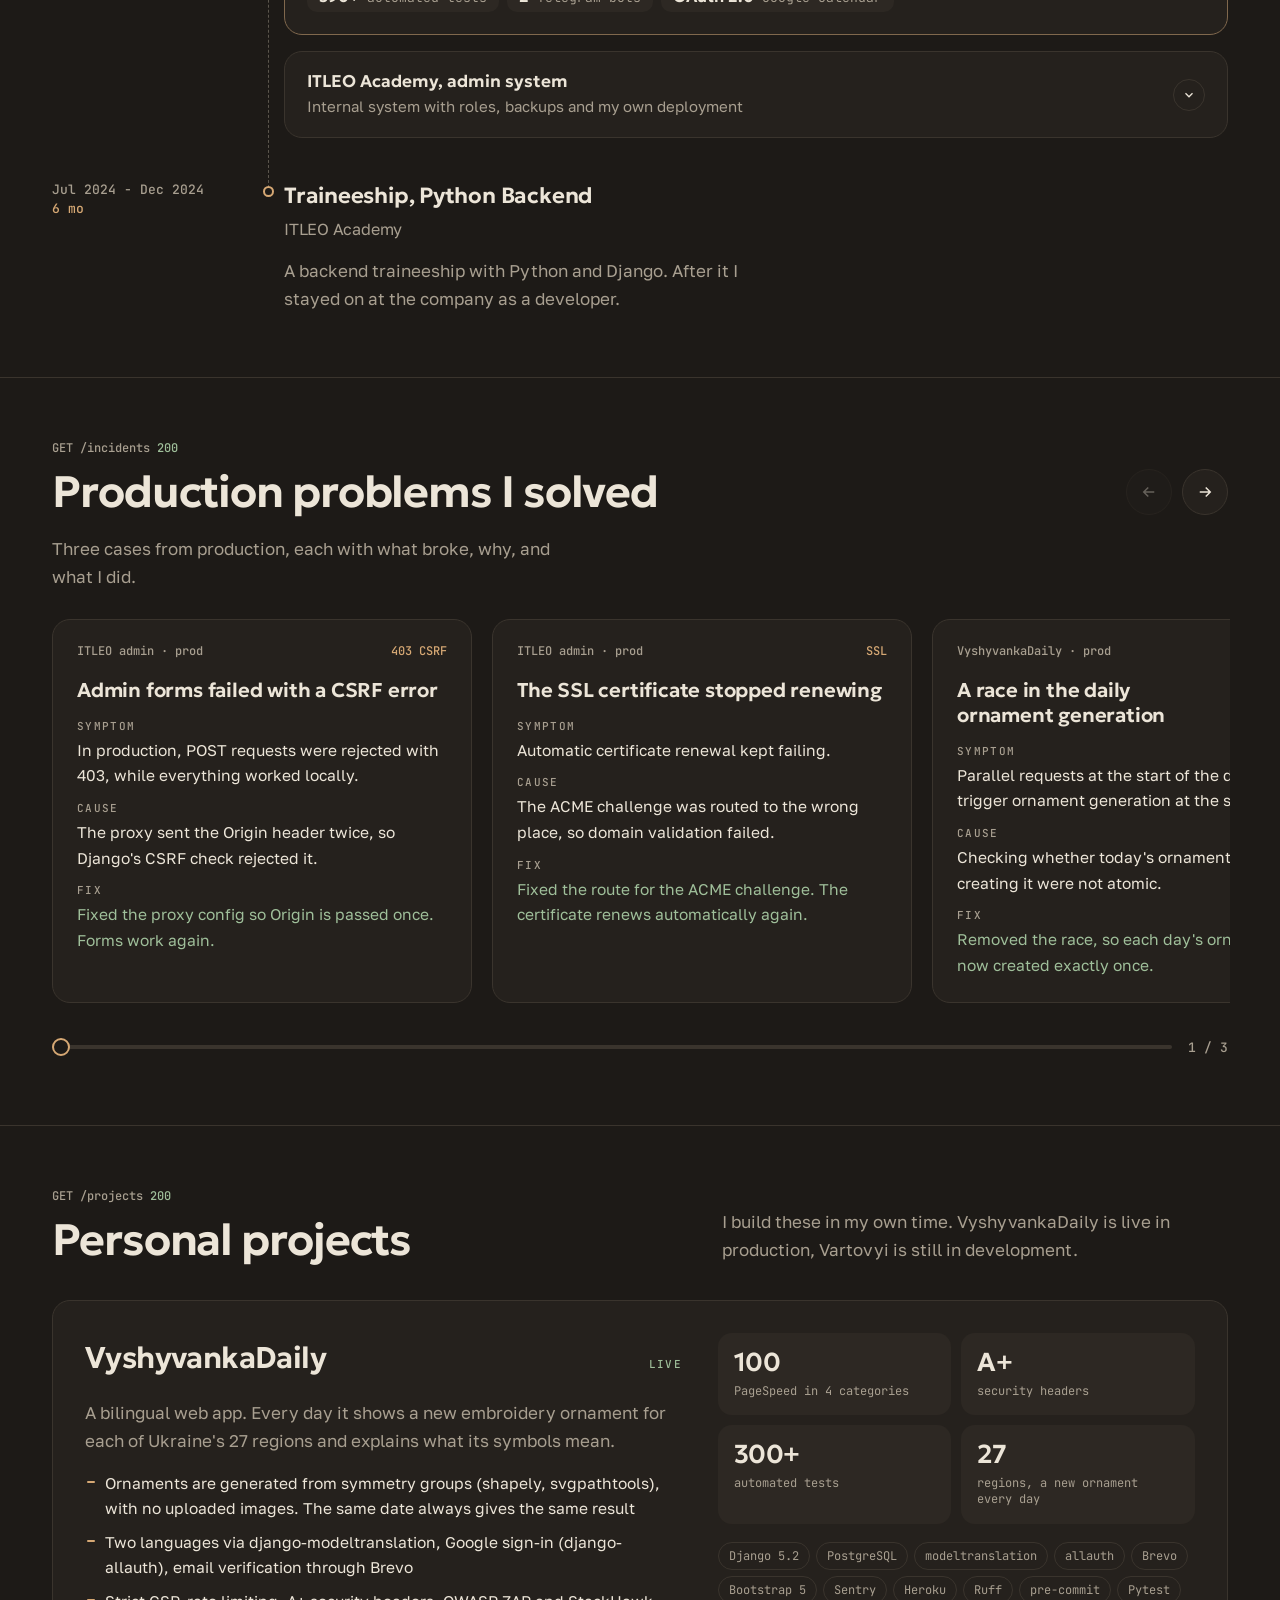
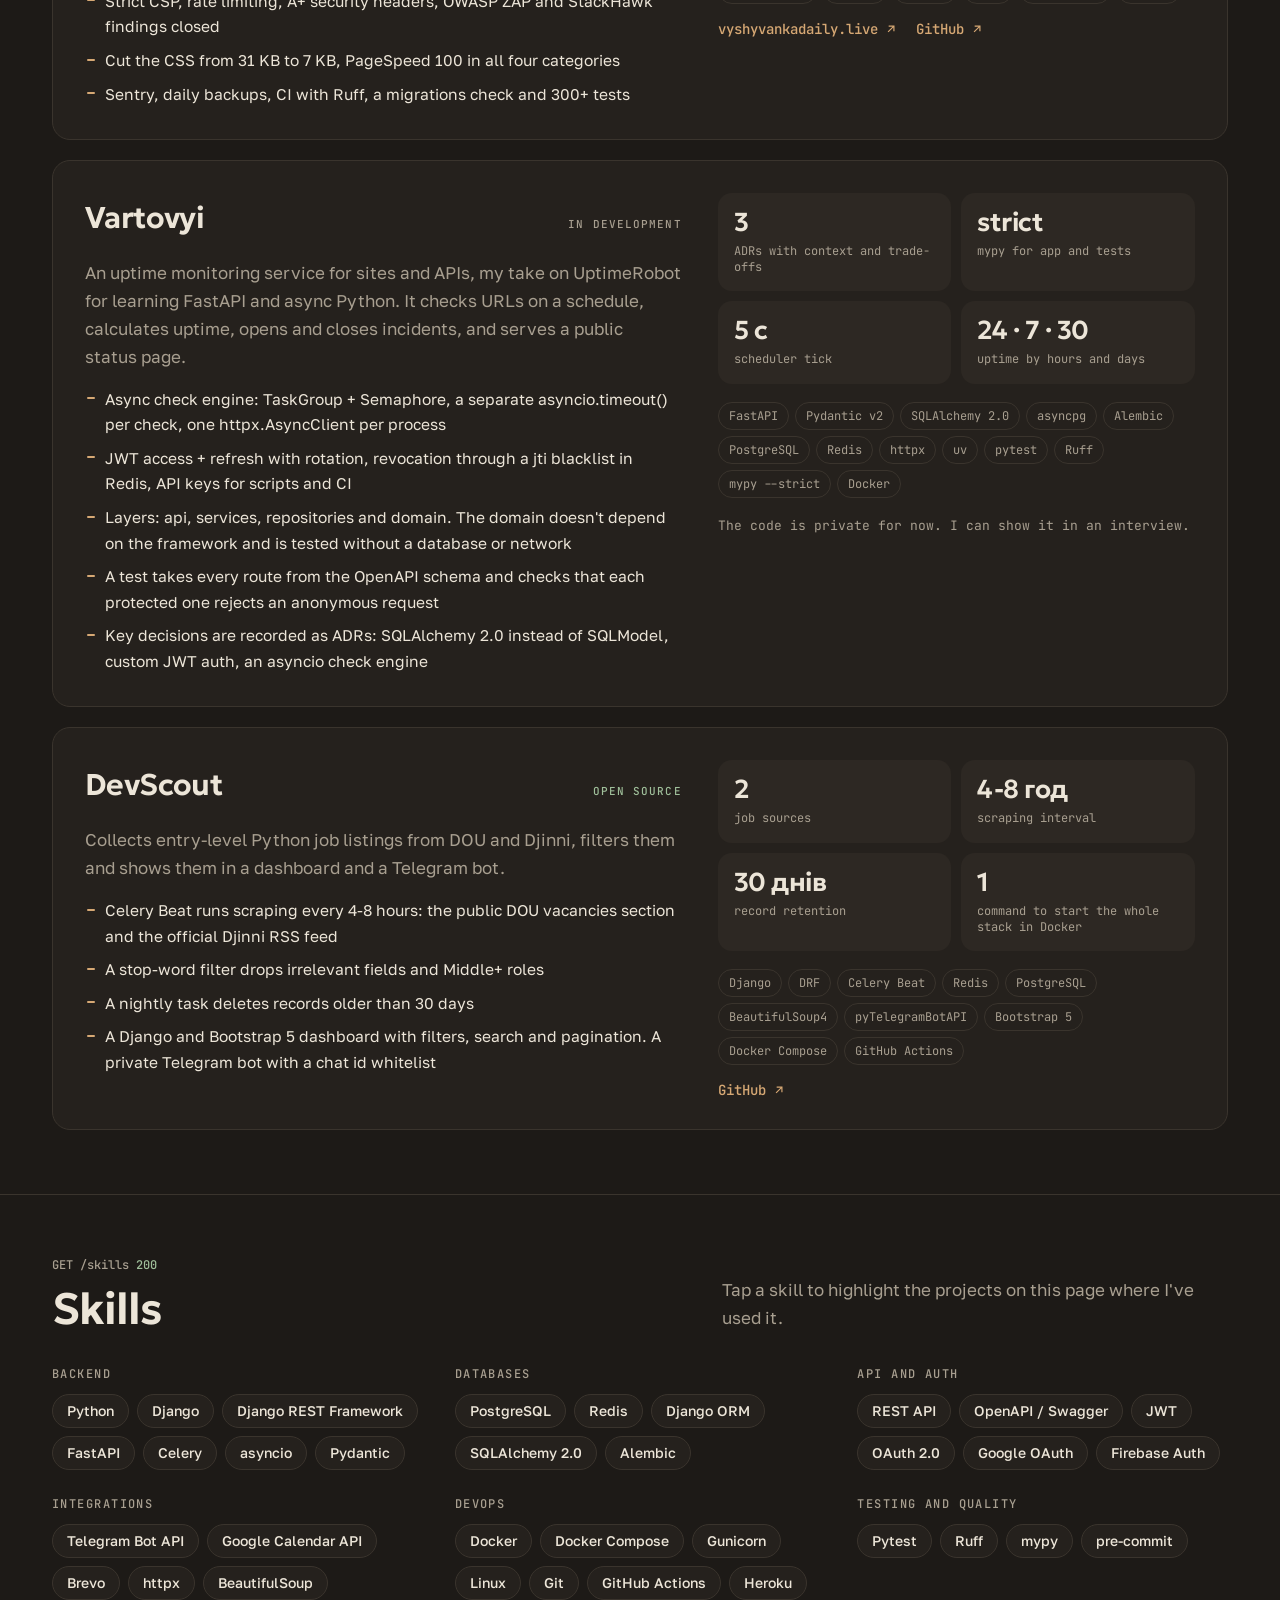
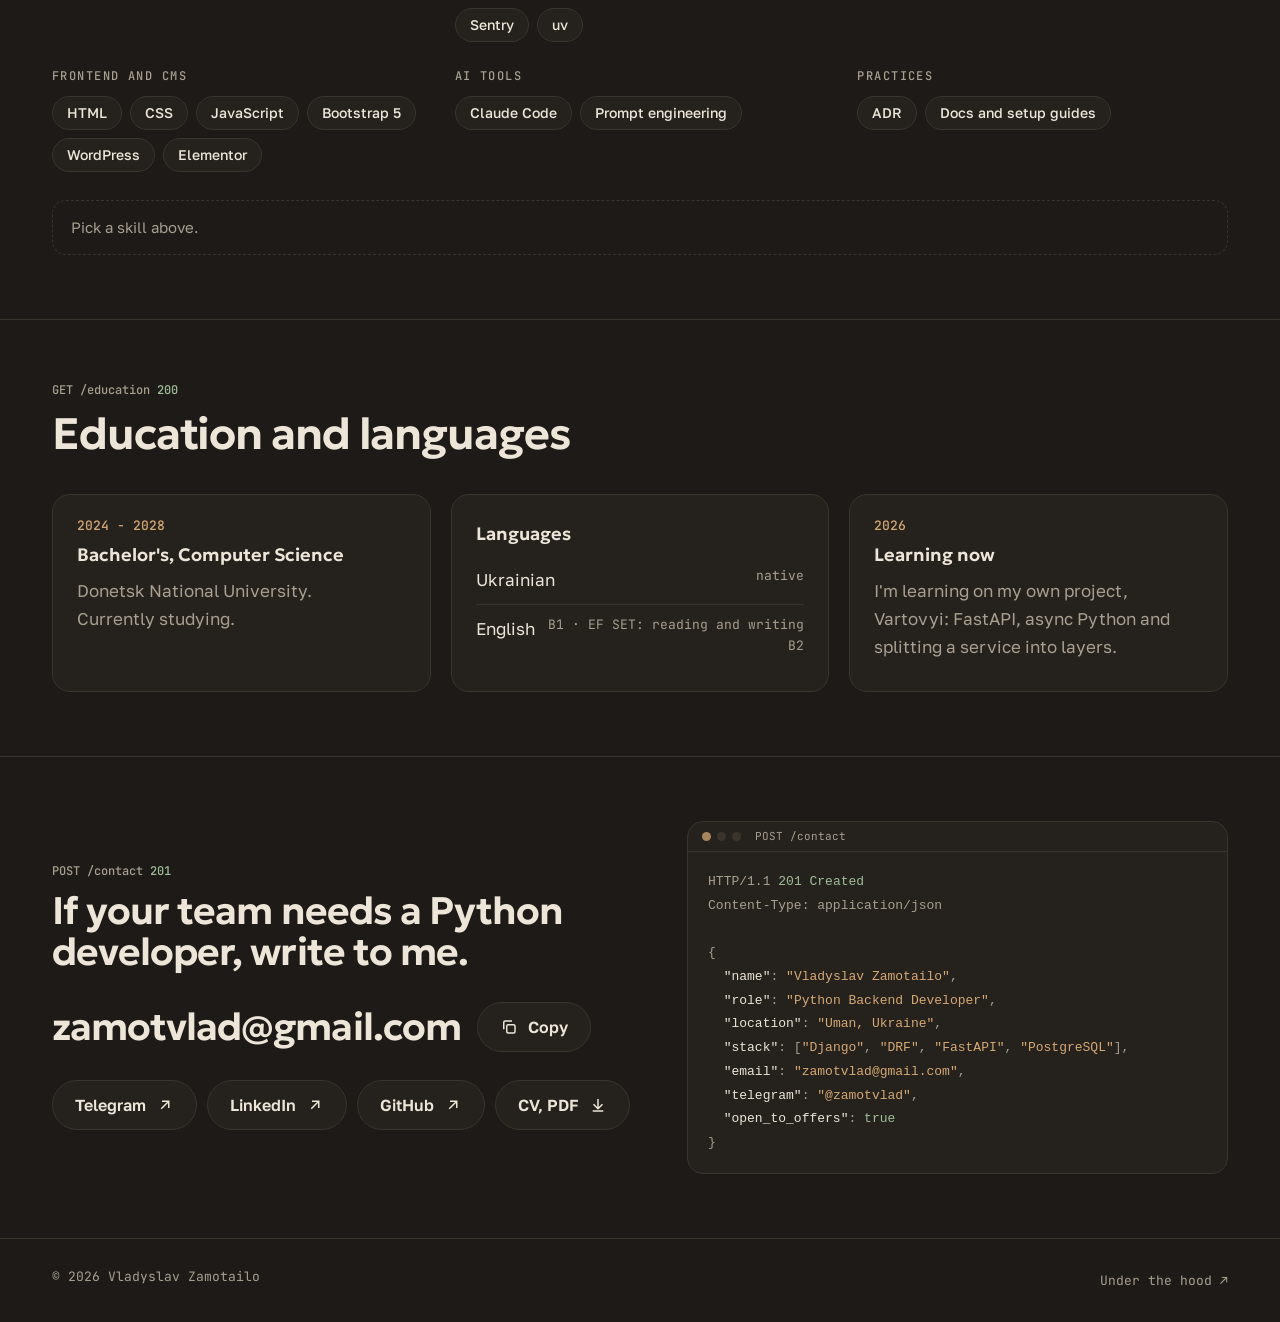
==== commit a87f3734: "Add WordPress and Elementor to skills" ====
--- a/index.html
+++ b/index.html
@@ -404,8 +404,8 @@
         <div class="skill-group"><h3 data-i18n="g.test">Тести і якість</h3><div class="row">
           <button class="skill" type="button" data-skill="Pytest">Pytest</button><button class="skill" type="button" data-skill="Ruff">Ruff</button><button class="skill" type="button" data-skill="Mypy">mypy</button><button class="skill" type="button" data-skill="PreCommit">pre-commit</button>
         </div></div>
-        <div class="skill-group"><h3 data-i18n="g.front">Frontend</h3><div class="row">
-          <button class="skill" type="button" data-skill="HTML">HTML</button><button class="skill" type="button" data-skill="CSS">CSS</button><button class="skill" type="button" data-skill="JavaScript">JavaScript</button><button class="skill" type="button" data-skill="Bootstrap">Bootstrap 5</button>
+        <div class="skill-group"><h3 data-i18n="g.front">Frontend і CMS</h3><div class="row">
+          <button class="skill" type="button" data-skill="HTML">HTML</button><button class="skill" type="button" data-skill="CSS">CSS</button><button class="skill" type="button" data-skill="JavaScript">JavaScript</button><button class="skill" type="button" data-skill="Bootstrap">Bootstrap 5</button><button class="skill" type="button" data-skill="WordPress" data-note="note.wp">WordPress</button><button class="skill" type="button" data-skill="Elementor" data-note="note.wp">Elementor</button>
         </div></div>
         <div class="skill-group"><h3 data-i18n="g.ai">AI-інструменти</h3><div class="row">
           <button class="skill" type="button" data-skill="ClaudeCode" data-note="note.claude">Claude Code</button><button class="skill" type="button" data-skill="Prompting" data-note="note.prompt">Prompt engineering</button>
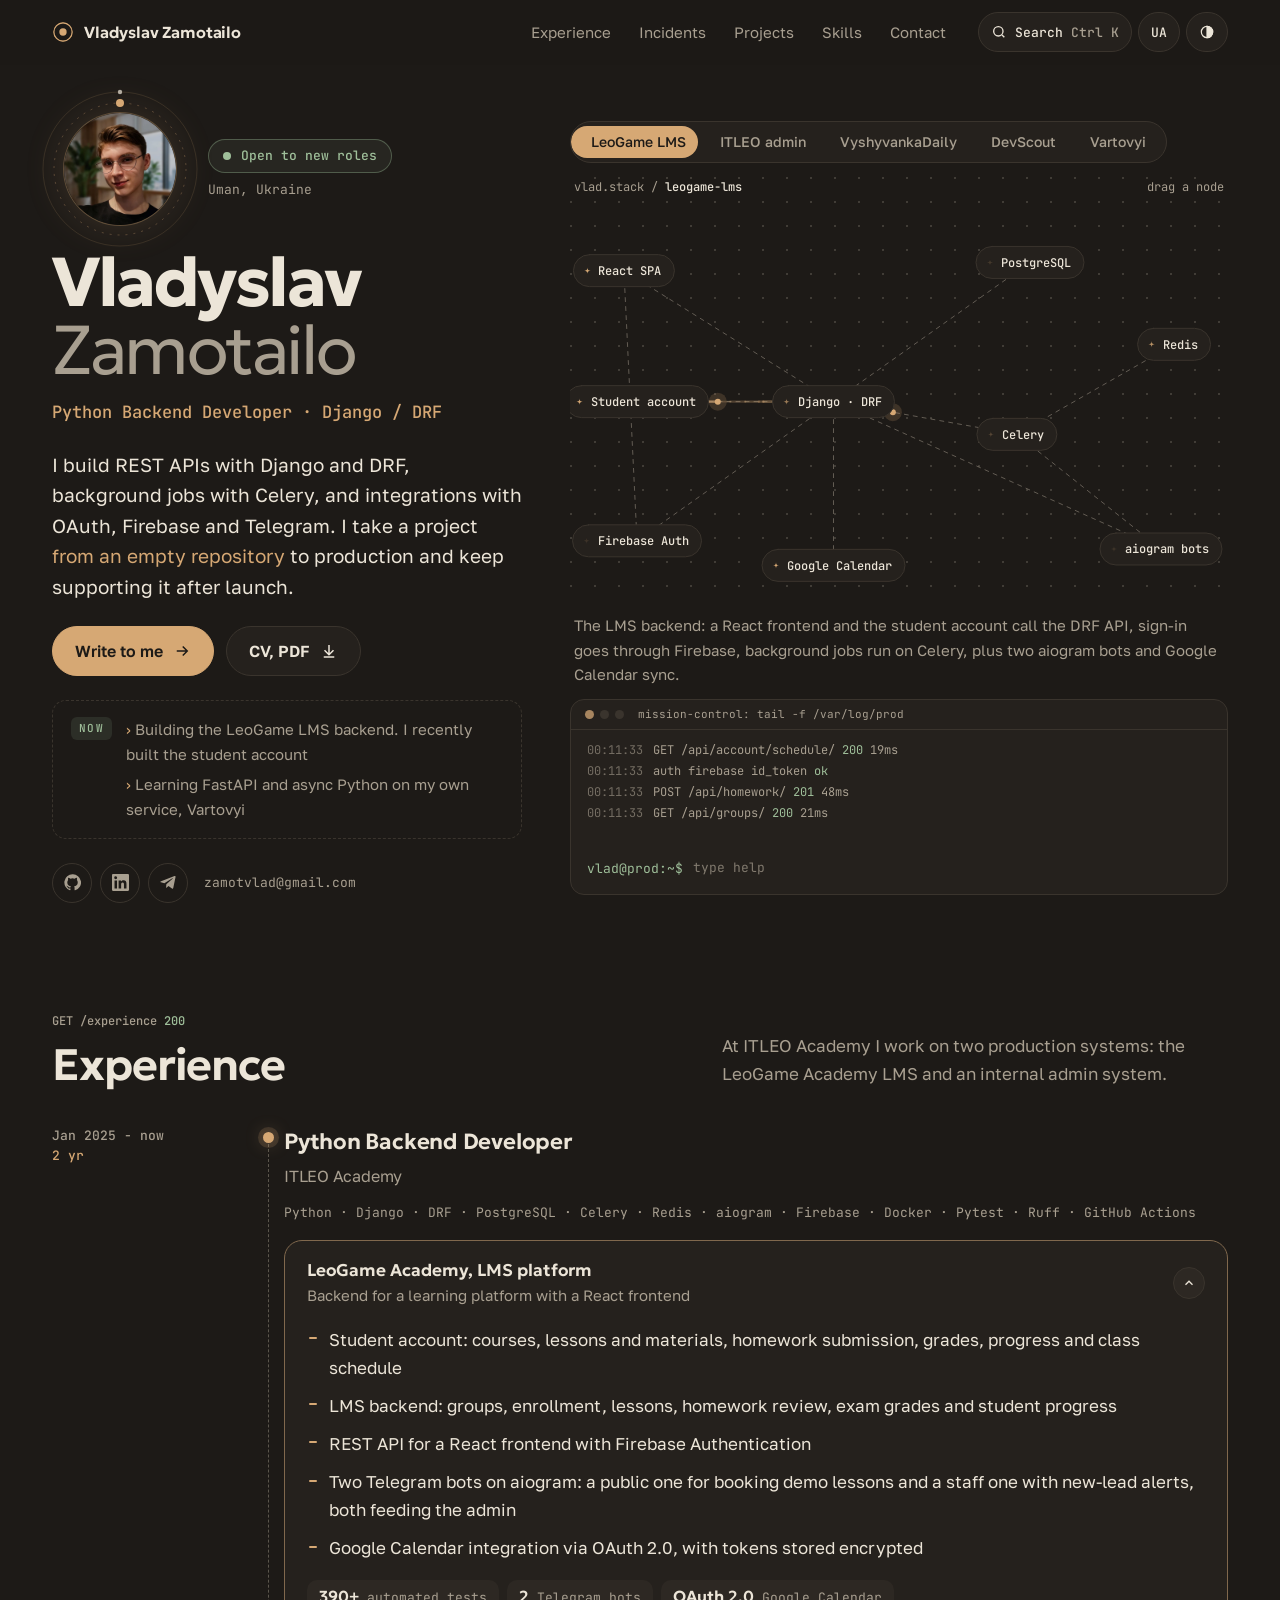
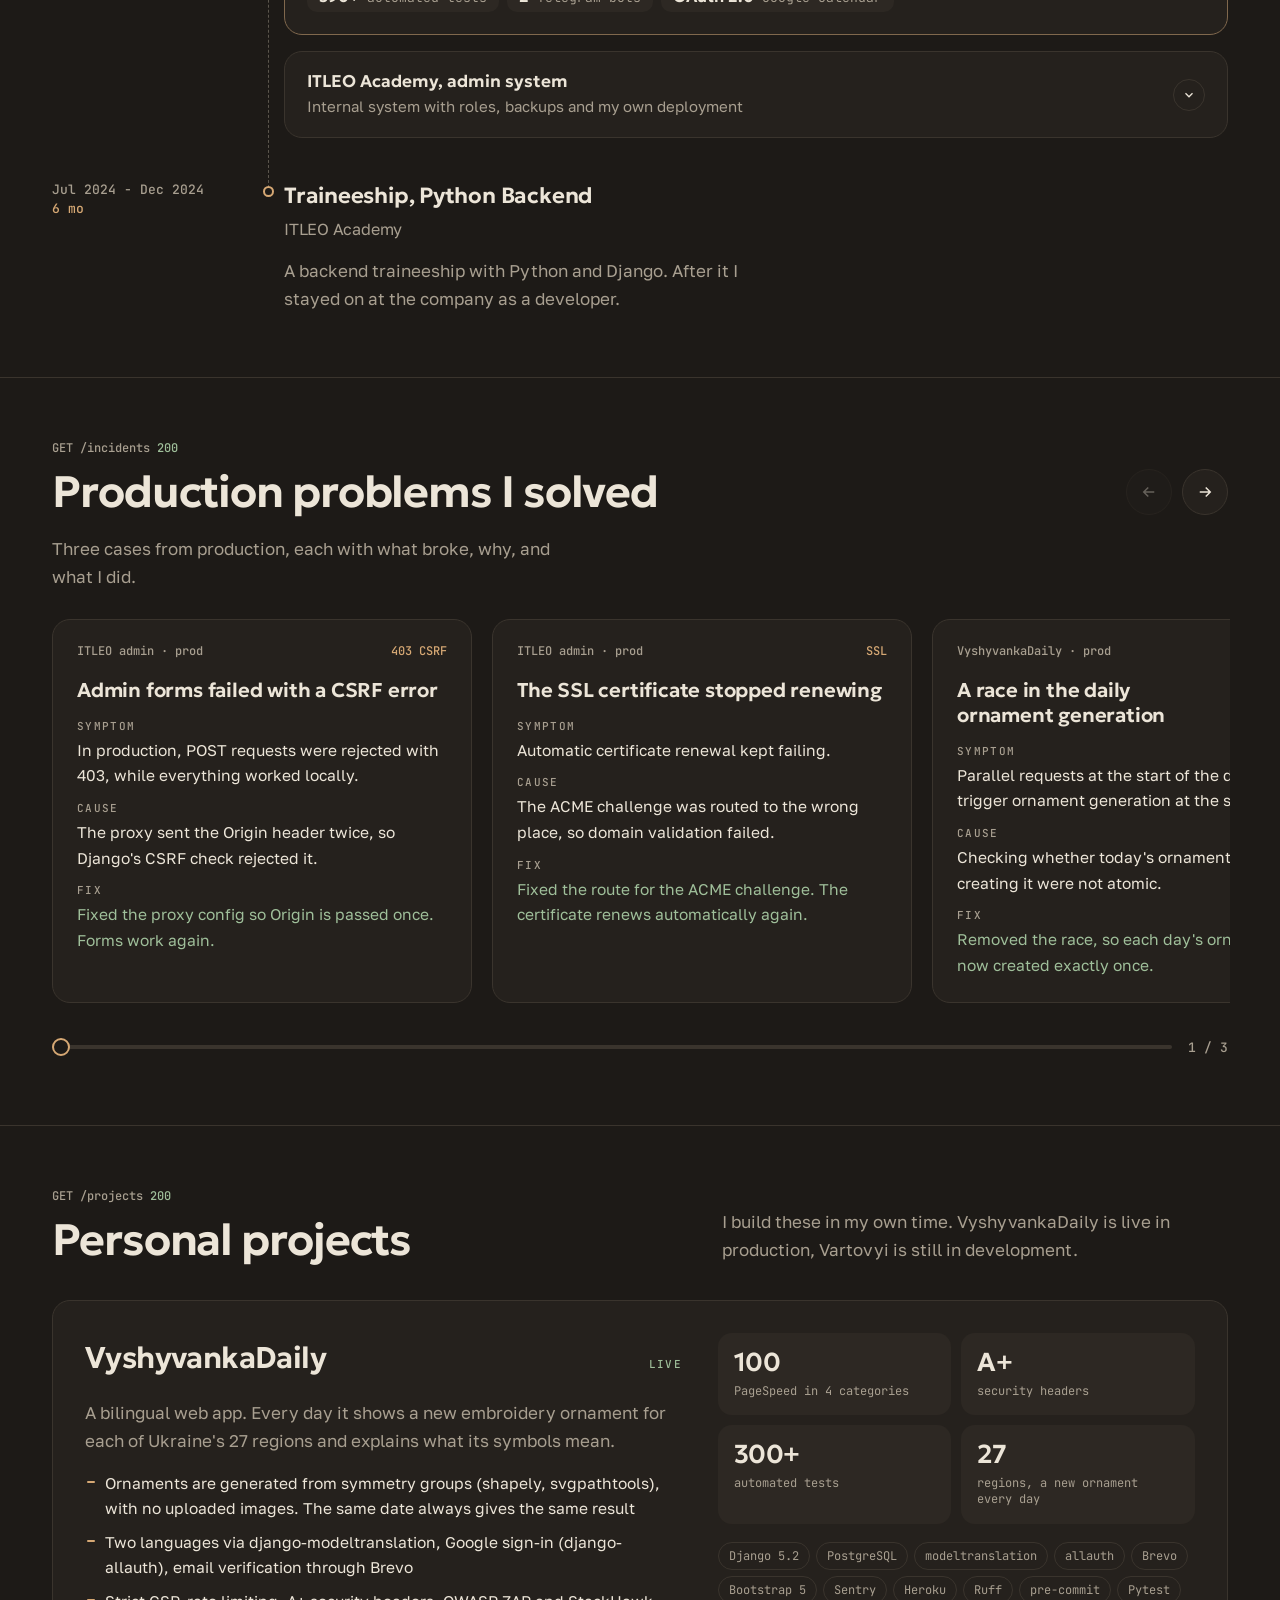
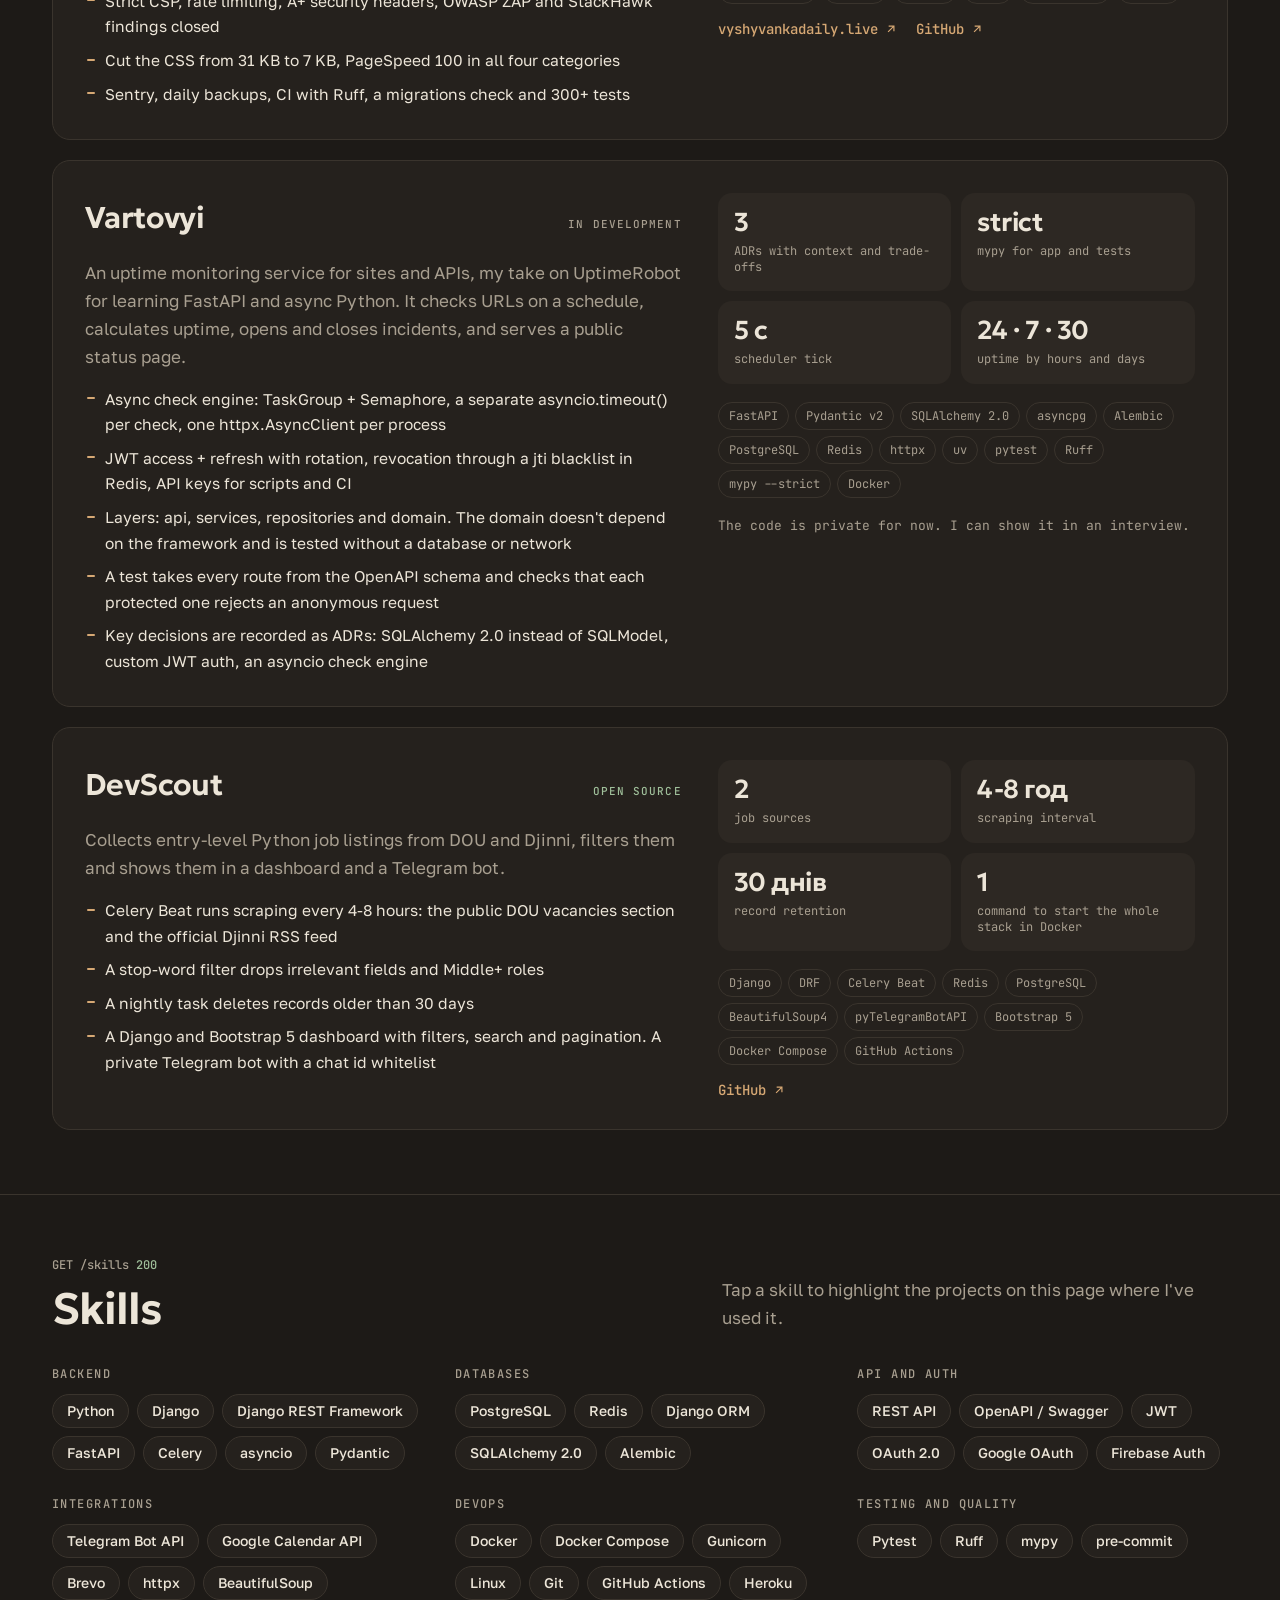
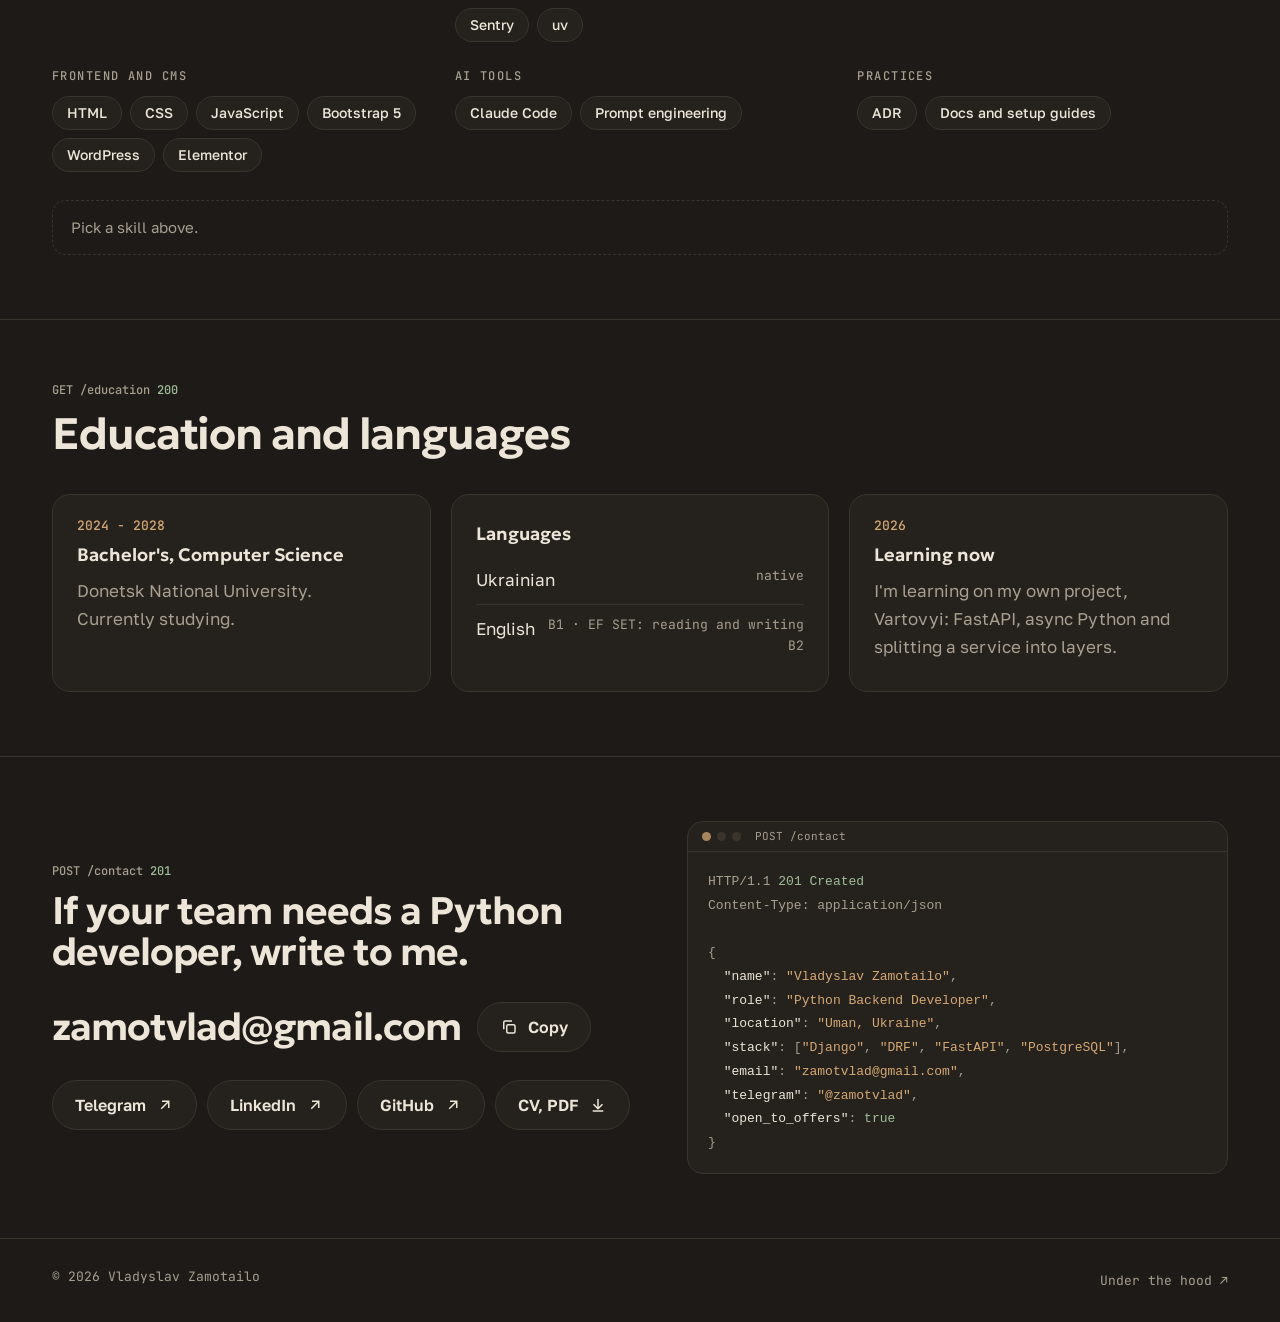
==== commit eb11e985: "Add version query to assets for cache busting" ====
--- a/index.html
+++ b/index.html
@@ -29,7 +29,7 @@
 <link rel="preconnect" href="https://fonts.googleapis.com">
 <link rel="preconnect" href="https://fonts.gstatic.com" crossorigin>
 <link rel="stylesheet" href="https://fonts.googleapis.com/css2?family=Geologica:wght@300;500;600;700&family=Golos+Text:wght@400;500;600&family=JetBrains+Mono:wght@400;500&display=swap">
-<link rel="stylesheet" href="assets/css/style.css">
+<link rel="stylesheet" href="assets/css/style.css?v=a0b2c63">
 <script type="application/ld+json">
 {
   "@context": "https://schema.org",
@@ -518,8 +518,8 @@
 
 <div class="toast" id="toast" role="status" aria-live="polite"></div>
 
-<script src="assets/js/i18n.js"></script>
-<script src="assets/js/graph.js"></script>
-<script src="assets/js/main.js"></script>
+<script src="assets/js/i18n.js?v=a88202e"></script>
+<script src="assets/js/graph.js?v=a204529"></script>
+<script src="assets/js/main.js?v=75fde1d"></script>
 </body>
 </html>
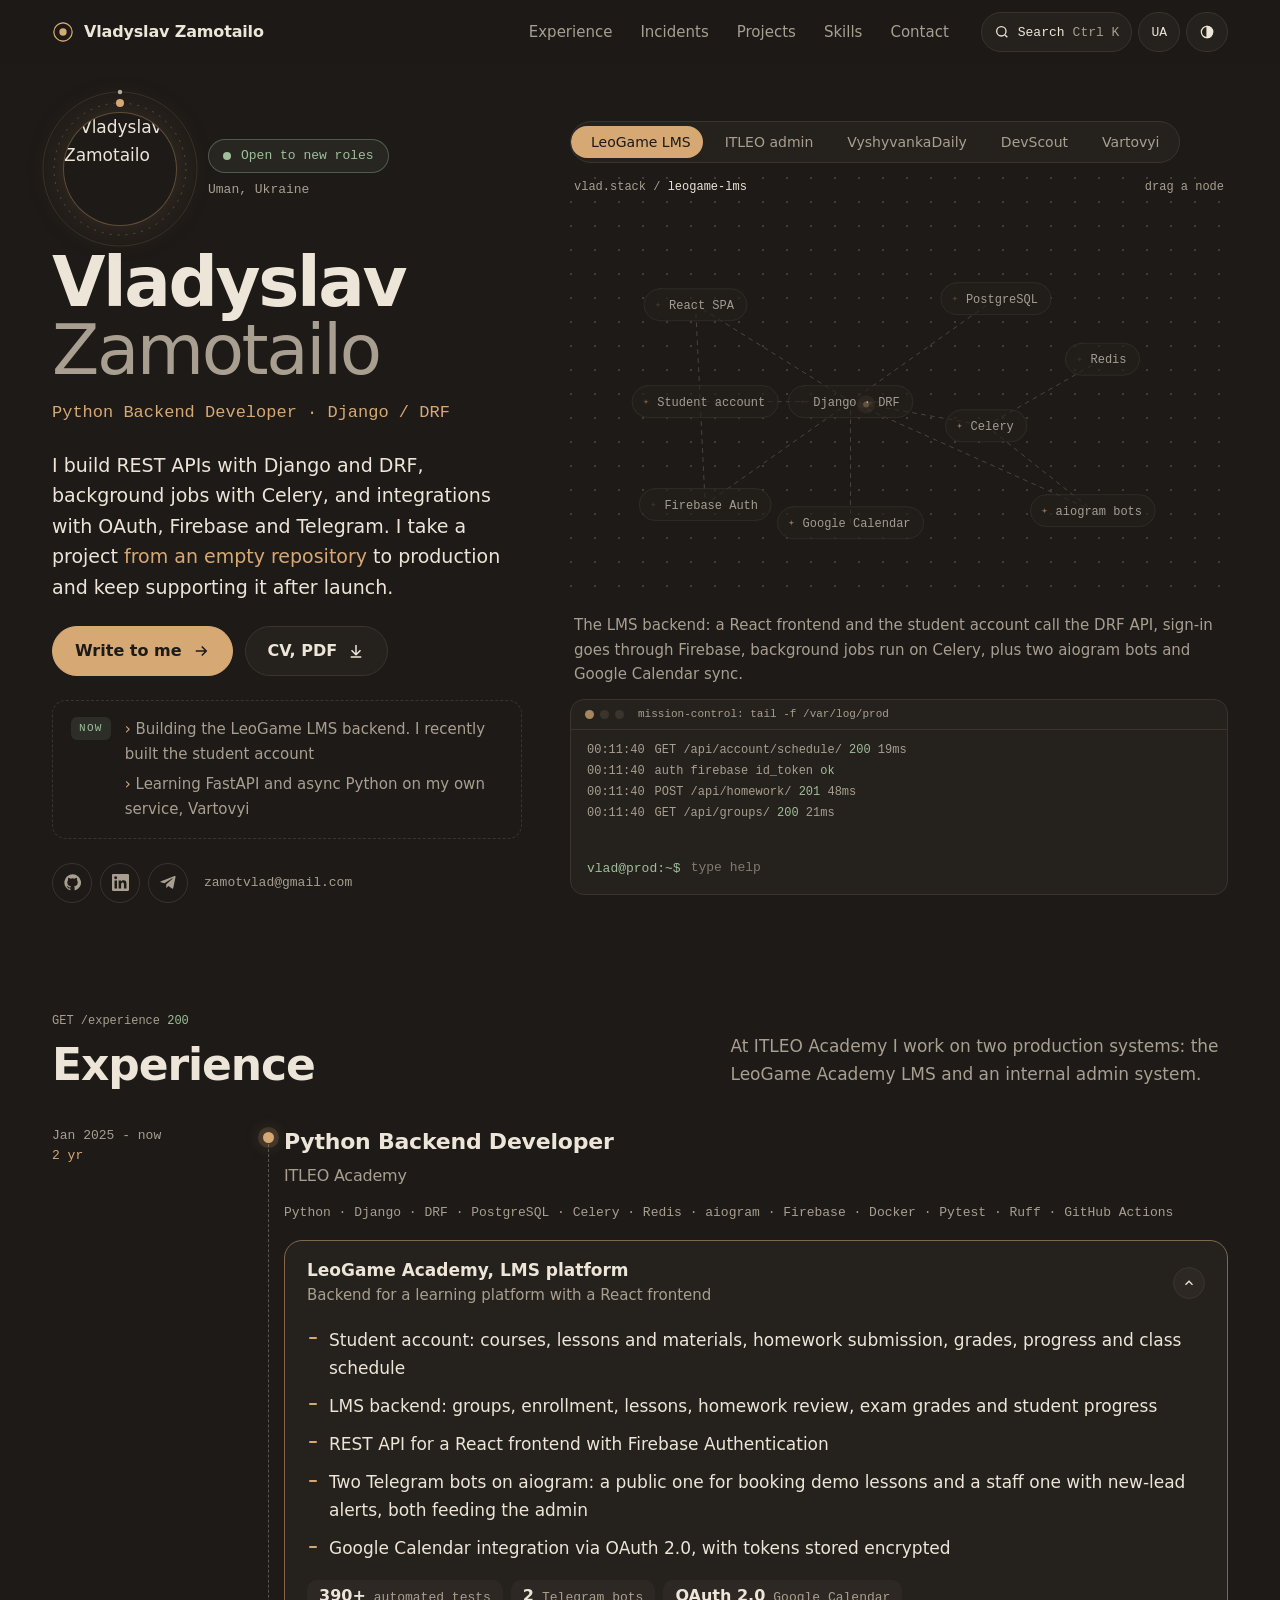
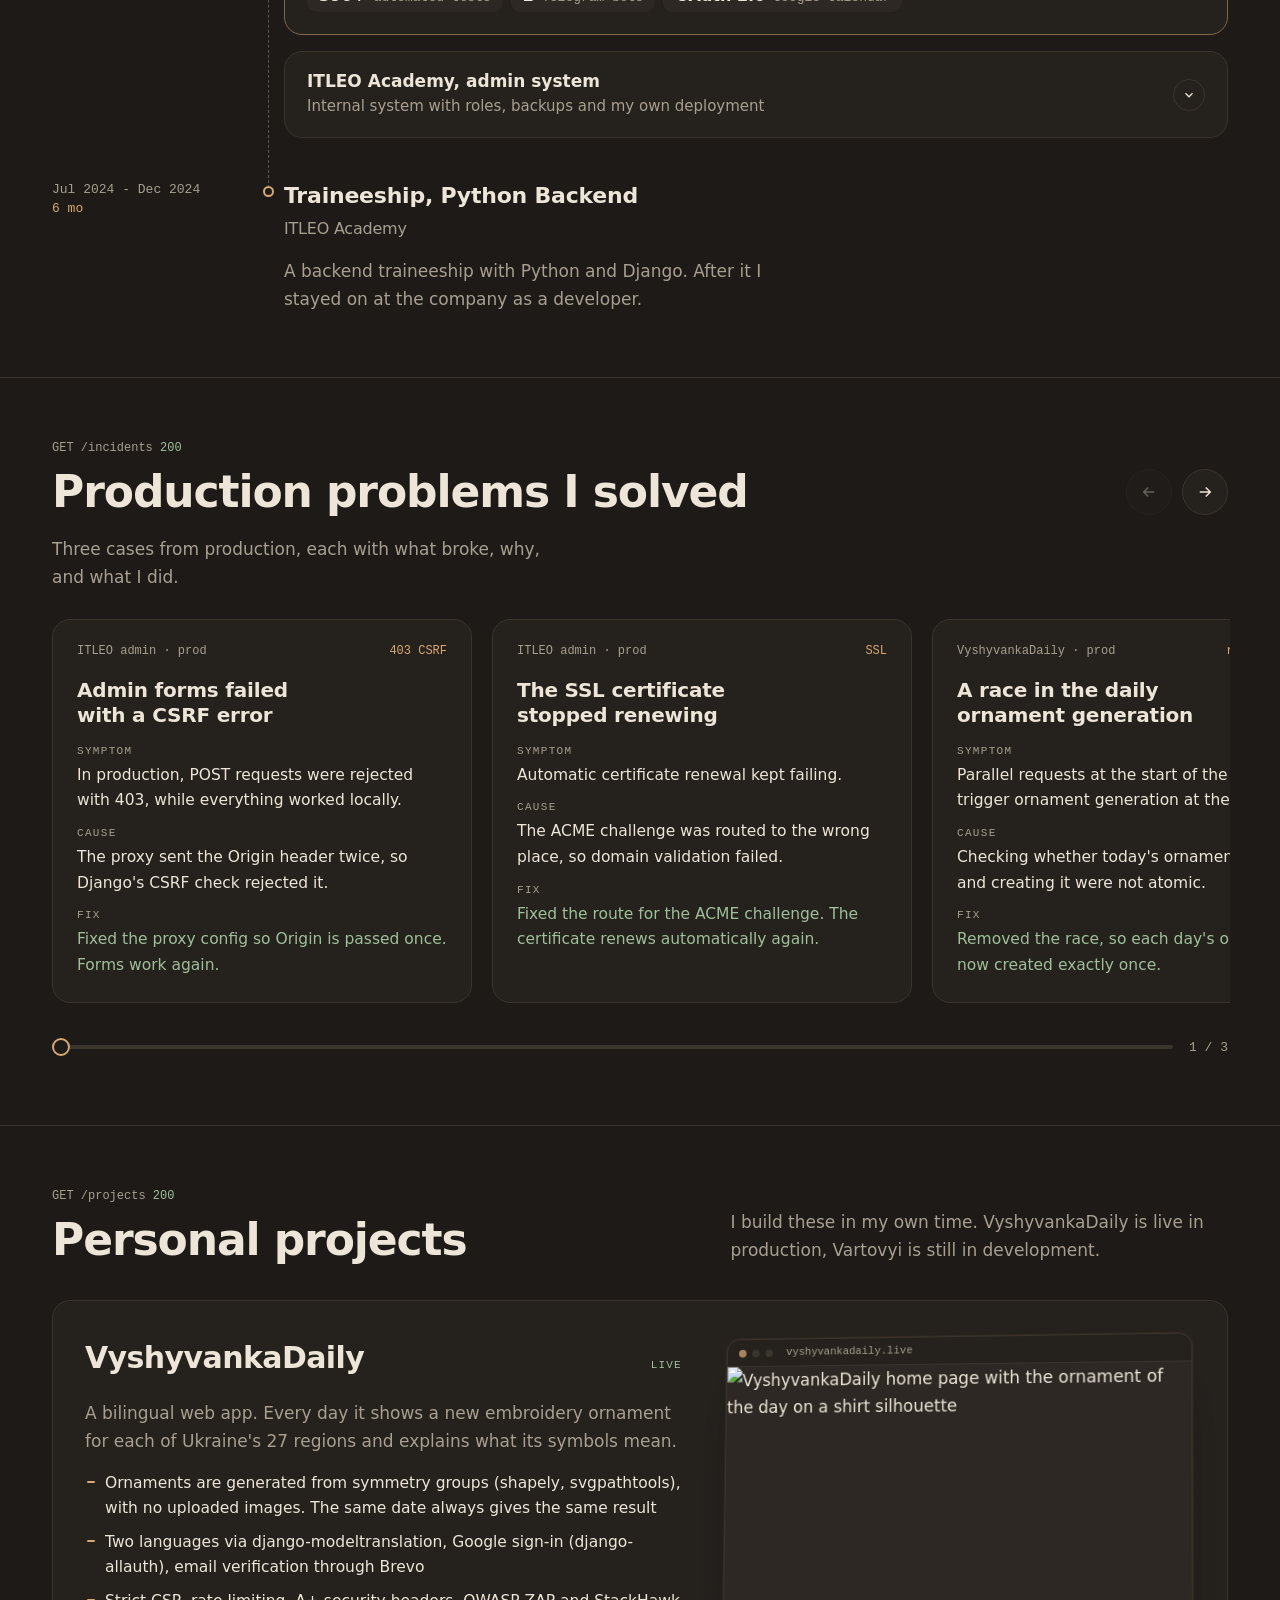
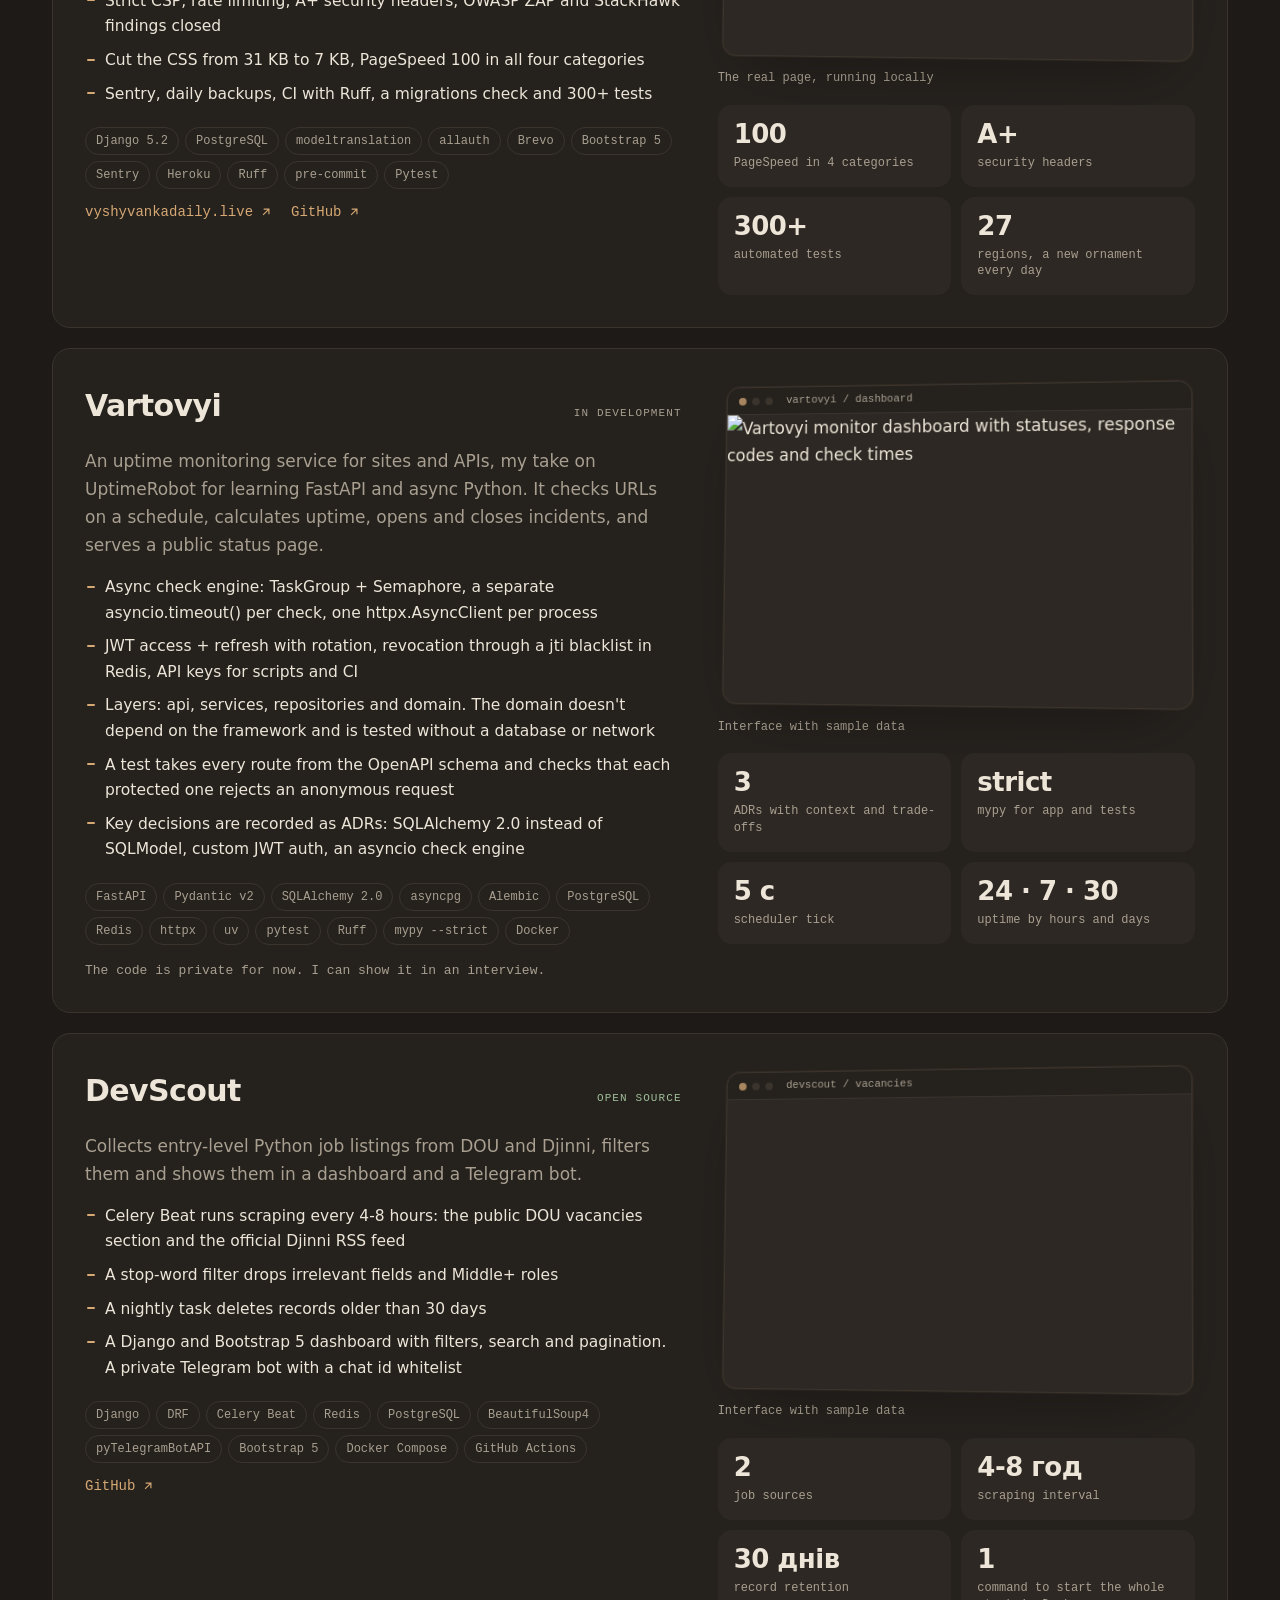
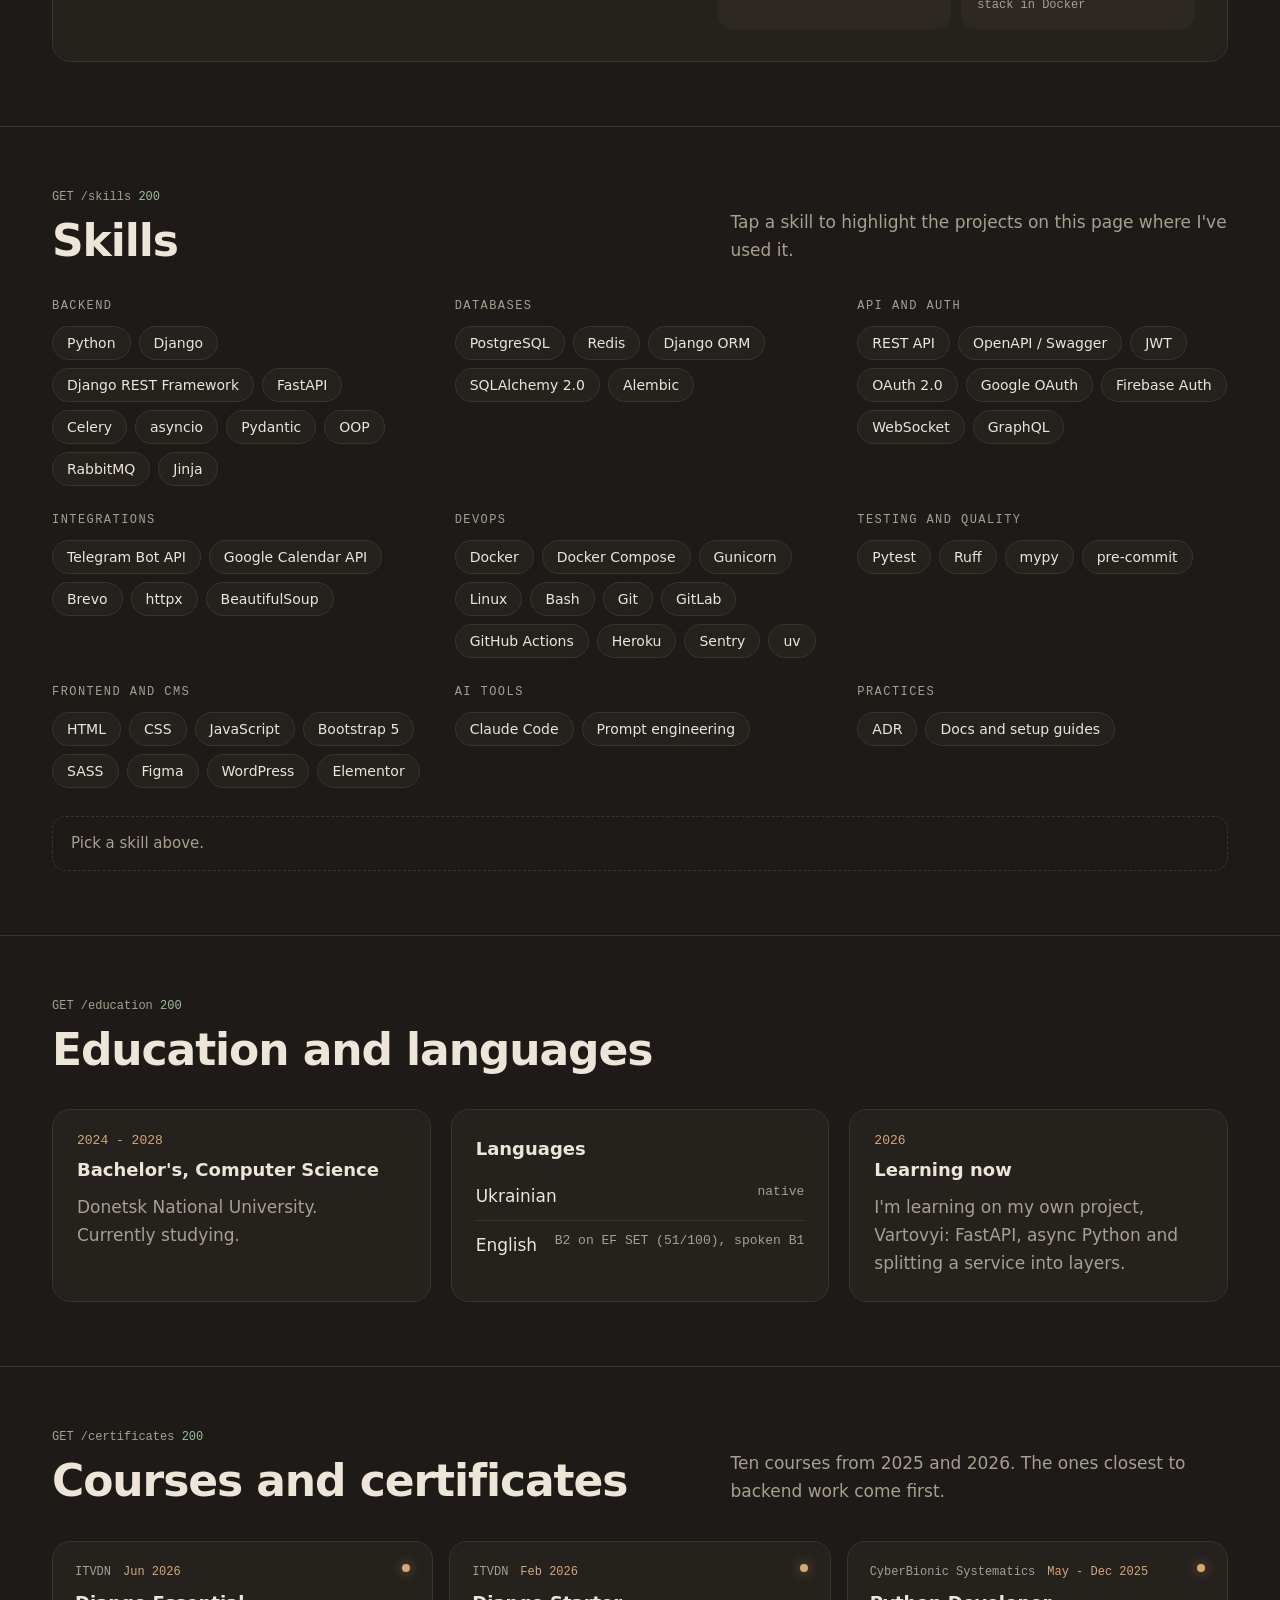
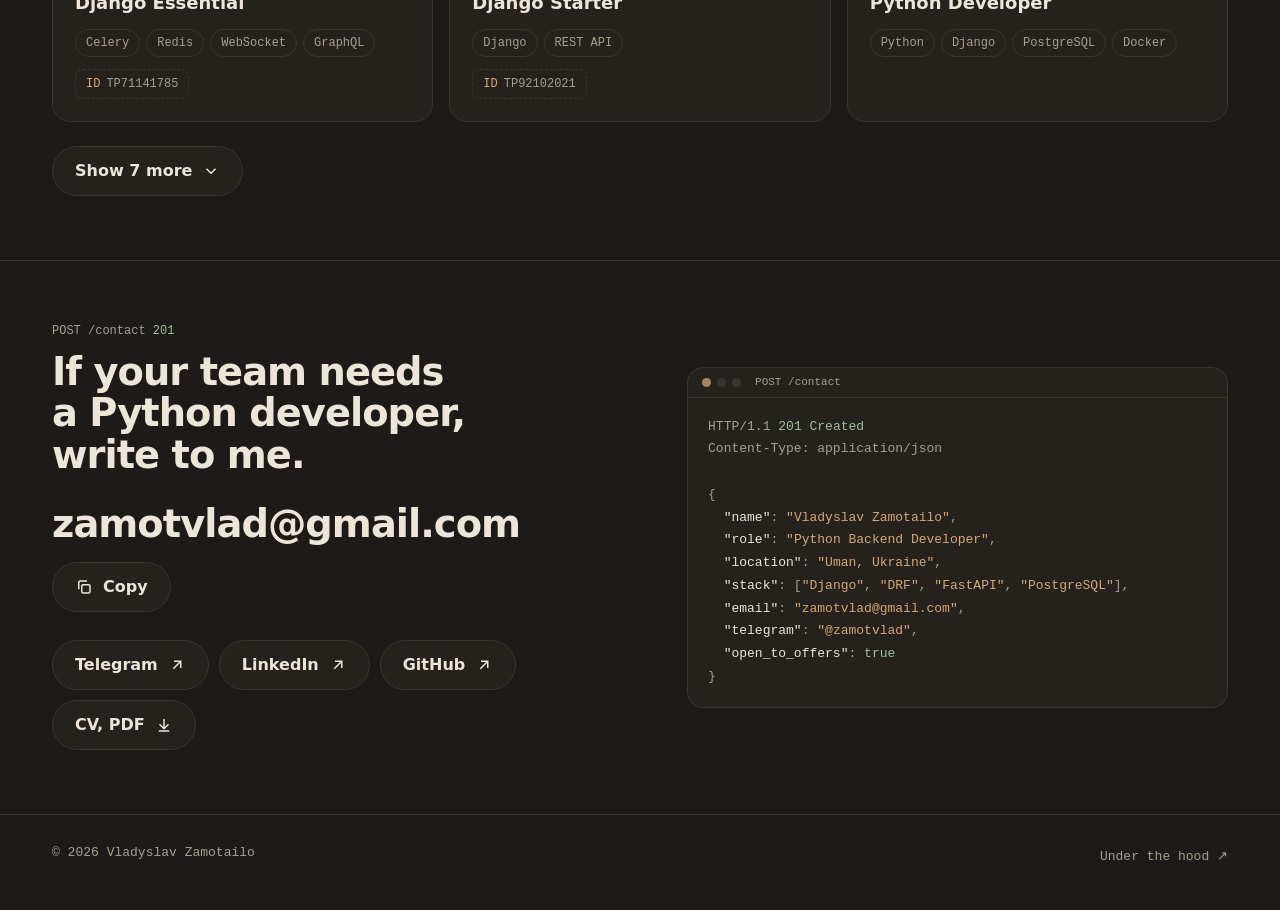
==== commit 8bf32fa2: "Add certificates, project screenshots and terminal commands, fix accessibility" ====
--- a/index.html
+++ b/index.html
@@ -3,6 +3,8 @@
 <head>
 <meta charset="utf-8">
 <meta name="viewport" content="width=device-width, initial-scale=1, viewport-fit=cover">
+<meta http-equiv="Content-Security-Policy" content="default-src 'self'; script-src 'self' 'sha256-J0b6U5hrcRQ7+Jmv33vJXURrb/fb0RvS47l65JJ+9O0='; style-src 'self'; img-src 'self' data:; font-src 'self'; connect-src 'self'; object-src 'none'; base-uri 'self'; form-action 'self'">
+<meta name="referrer" content="strict-origin-when-cross-origin">
 <title>Vladyslav Zamotailo, Python backend-розробник</title>
 <meta name="description" content="Python backend-розробник з України. Django, DRF, FastAPI, PostgreSQL, Celery. Продакшн-бекенди для LMS і адмін-систем.">
 <meta name="author" content="Vladyslav Zamotailo">
@@ -26,10 +28,10 @@
     } catch (e) {}
   })();
 </script>
-<link rel="preconnect" href="https://fonts.googleapis.com">
-<link rel="preconnect" href="https://fonts.gstatic.com" crossorigin>
-<link rel="stylesheet" href="https://fonts.googleapis.com/css2?family=Geologica:wght@300;500;600;700&family=Golos+Text:wght@400;500;600&family=JetBrains+Mono:wght@400;500&display=swap">
-<link rel="stylesheet" href="assets/css/style.css?v=a0b2c63">
+<link rel="preload" href="assets/fonts/golos-text-cyrillic.woff2" as="font" type="font/woff2" crossorigin>
+<link rel="preload" href="assets/fonts/geologica-latin.woff2" as="font" type="font/woff2" crossorigin>
+<link rel="stylesheet" href="assets/fonts/fonts.css?v=617abc3">
+<link rel="stylesheet" href="assets/css/style.css?v=8f86c67">
 <script type="application/ld+json">
 {
   "@context": "https://schema.org",
@@ -67,11 +69,11 @@
       <a href="#contact" data-i18n="nav.contact">Контакт</a>
     </nav>
     <div class="tools">
-      <button class="tool tool-search" id="open-palette" type="button" aria-haspopup="dialog">
+      <button class="tool tool-search" id="open-palette" type="button" aria-haspopup="dialog" data-i18n-aria="search" aria-label="Пошук">
         <svg viewBox="0 0 24 24" fill="none" stroke="currentColor" stroke-width="2" aria-hidden="true"><circle cx="11" cy="11" r="7"/><path d="m20 20-3.5-3.5"/></svg>
         <span data-i18n="search">Пошук</span> <kbd id="kbd">Ctrl K</kbd>
       </button>
-      <button class="tool" id="lang-btn" type="button" data-i18n-aria="language" aria-label="Змінити мову">EN</button>
+      <button class="tool" id="lang-btn" type="button" aria-label="EN, Змінити мову">EN</button>
       <button class="tool" id="theme-btn" type="button" data-i18n-aria="theme" aria-label="Змінити тему">
         <svg viewBox="0 0 24 24" fill="none" stroke="currentColor" stroke-width="1.8" aria-hidden="true"><circle cx="12" cy="12" r="8.5"/><path d="M12 3.5a8.5 8.5 0 0 1 0 17z" fill="currentColor"/></svg>
       </button>
@@ -88,7 +90,7 @@
       <div class="who">
         <div class="who-top">
           <div class="avatar">
-            <img src="assets/img/photo.webp" srcset="assets/img/photo.webp 1x, assets/img/photo@2x.webp 2x" width="112" height="112" alt="Vladyslav Zamotailo">
+            <img src="assets/img/avatar.webp" srcset="assets/img/avatar.webp 1x, assets/img/avatar@2x.webp 2x" fetchpriority="high" width="112" height="112" alt="Vladyslav Zamotailo">
             <svg viewBox="0 0 160 160" aria-hidden="true">
               <circle cx="80" cy="80" r="66" fill="none" stroke="currentColor" stroke-opacity=".3" stroke-dasharray="2 6"/>
               <circle cx="80" cy="80" r="77" fill="none" stroke="currentColor" stroke-opacity=".14"/>
@@ -132,13 +134,13 @@
       <div class="explorer">
         <div class="ex-tabs" role="tablist" aria-label="Projects">
           <span class="ex-ind" aria-hidden="true"></span>
-          <button class="ex-tab" role="tab" aria-selected="true" data-scene="leogame" type="button">LeoGame LMS</button>
-          <button class="ex-tab" role="tab" aria-selected="false" tabindex="-1" data-scene="itleo" type="button">ITLEO admin</button>
-          <button class="ex-tab" role="tab" aria-selected="false" tabindex="-1" data-scene="vysh" type="button">VyshyvankaDaily</button>
-          <button class="ex-tab" role="tab" aria-selected="false" tabindex="-1" data-scene="devscout" type="button">DevScout</button>
-          <button class="ex-tab" role="tab" aria-selected="false" tabindex="-1" data-scene="vartovyi" type="button">Vartovyi</button>
-        </div>
-        <div class="ex-stage">
+          <button class="ex-tab" role="tab" aria-controls="ex-panel" aria-selected="true" data-scene="leogame" type="button">LeoGame LMS</button>
+          <button class="ex-tab" role="tab" aria-controls="ex-panel" aria-selected="false" tabindex="-1" data-scene="itleo" type="button">ITLEO admin</button>
+          <button class="ex-tab" role="tab" aria-controls="ex-panel" aria-selected="false" tabindex="-1" data-scene="vysh" type="button">VyshyvankaDaily</button>
+          <button class="ex-tab" role="tab" aria-controls="ex-panel" aria-selected="false" tabindex="-1" data-scene="devscout" type="button">DevScout</button>
+          <button class="ex-tab" role="tab" aria-controls="ex-panel" aria-selected="false" tabindex="-1" data-scene="vartovyi" type="button">Vartovyi</button>
+        </div>
+        <div class="ex-stage" id="ex-panel" role="tabpanel" aria-label="vlad.stack">
           <div class="ex-head"><span>vlad.stack / <b id="ex-path">leogame-lms</b></span><span data-i18n="ex.drag">потягни вузол</span></div>
           <canvas class="ex-canvas" id="ex-canvas" role="img" data-i18n-aria="ex.label" aria-label="Інтерактивна схема архітектури проекту. Вузли можна перетягувати."></canvas>
           <div class="ex-tip" id="ex-tip" hidden></div>
@@ -150,6 +152,7 @@
           <form class="term-input" id="term-form" autocomplete="off">
             <label for="term" class="prompt">vlad@prod:~$</label>
             <input id="term" type="text" spellcheck="false" autocapitalize="off" data-i18n-ph="term.ph" placeholder="введи help">
+            <button class="sr-only" type="submit" data-i18n="term.run">Виконати</button>
           </form>
         </div>
       </div>
@@ -174,9 +177,9 @@
             <h3>Python Backend Developer <small>ITLEO Academy</small></h3>
             <p class="job-stack">Python · Django · DRF · PostgreSQL · Celery · Redis · aiogram · Firebase · Docker · Pytest · Ruff · GitHub Actions</p>
 
-            <details class="case hl-target" open data-name="LeoGame LMS" data-skills="Python Django DRF DjangoORM PostgreSQL Celery Redis asyncio REST TelegramBot Firebase OAuth GoogleCalendar Docker Pytest Ruff GitHubActions Git">
+            <details class="case hl-target" open data-name="LeoGame LMS" data-skills="Python Django DRF DjangoORM PostgreSQL Celery Redis asyncio REST TelegramBot Firebase OAuth GoogleCalendar Docker Pytest Ruff GitHubActions Git OOP">
               <summary>
-                <div><h4 data-i18n="case1.title">LeoGame Academy, LMS-платформа</h4><p data-i18n="case1.sub">Бекенд навчальної платформи з React-фронтендом</p></div>
+                <h4 class="sum-title" data-i18n="case1.title">LeoGame Academy, LMS-платформа</h4><span class="sum-sub" data-i18n="case1.sub">Бекенд навчальної платформи з React-фронтендом</span>
                 <span class="chev" aria-hidden="true"><svg viewBox="0 0 24 24" fill="none" stroke="currentColor" stroke-width="2.2"><path d="m6 9 6 6 6-6"/></svg></span>
               </summary>
               <div class="case-body">
@@ -195,9 +198,9 @@
               </div>
             </details>
 
-            <details class="case hl-target" data-name="ITLEO admin" data-skills="Python Django DjangoORM PostgreSQL Docker DockerCompose Gunicorn Linux Pytest Ruff GitHubActions Git">
+            <details class="case hl-target" data-name="ITLEO admin" data-skills="Bash Python Django DjangoORM PostgreSQL Docker DockerCompose Gunicorn Linux Pytest Ruff GitHubActions Git OOP">
               <summary>
-                <div><h4 data-i18n="case2.title">ITLEO Academy, адмін-система</h4><p data-i18n="case2.sub">Внутрішня система з ролями, бекапами і моїм деплоєм</p></div>
+                <h4 class="sum-title" data-i18n="case2.title">ITLEO Academy, адмін-система</h4><span class="sum-sub" data-i18n="case2.sub">Внутрішня система з ролями, бекапами і моїм деплоєм</span>
                 <span class="chev" aria-hidden="true"><svg viewBox="0 0 24 24" fill="none" stroke="currentColor" stroke-width="2.2"><path d="m6 9 6 6 6-6"/></svg></span>
               </summary>
               <div class="case-body">
@@ -296,7 +299,7 @@
       </div>
 
       <div class="projects">
-        <article class="proj hl-target rv" data-name="VyshyvankaDaily" data-skills="Python Django DjangoORM PostgreSQL HTML CSS JavaScript Bootstrap GoogleOAuth OAuth Brevo Sentry Heroku Gunicorn Docker DockerCompose GitHubActions Pytest Ruff PreCommit Git">
+        <article class="proj hl-target rv" data-name="VyshyvankaDaily" data-skills="Python Django DjangoORM PostgreSQL HTML CSS JavaScript Bootstrap GoogleOAuth OAuth Brevo Sentry Heroku Gunicorn Docker DockerCompose GitHubActions Pytest Ruff PreCommit Git OOP">
           <div class="proj-main">
             <div class="proj-top"><h3>VyshyvankaDaily</h3><span class="tag live" data-i18n="tag.live">працює</span></div>
             <p data-i18n="vy.desc">Двомовний веб-застосунок: щодня новий орнамент вишивки для кожної з 27 областей України з поясненням символіки.</p>
@@ -307,23 +310,30 @@
               <li data-i18n="vy.b4">CSS скоротив з 31 KB до 7 KB, PageSpeed 100 у всіх чотирьох категоріях</li>
               <li data-i18n="vy.b5">Sentry, щоденні бекапи, CI з Ruff, перевіркою міграцій і 300+ тестами</li>
             </ul>
+            <div class="chips"><span>Django 5.2</span><span>PostgreSQL</span><span>modeltranslation</span><span>allauth</span><span>Brevo</span><span>Bootstrap 5</span><span>Sentry</span><span>Heroku</span><span>Ruff</span><span>pre-commit</span><span>Pytest</span></div>
+            <div class="links">
+              <a href="https://vyshyvankadaily.live" target="_blank" rel="noopener">vyshyvankadaily.live <svg viewBox="0 0 24 24" fill="none" stroke="currentColor" stroke-width="2" aria-hidden="true"><path d="M7 17 17 7M8 7h9v9"/></svg></a>
+              <a href="https://github.com/ZamotVlad/VyshyvankaDaily" target="_blank" rel="noopener">GitHub <svg viewBox="0 0 24 24" fill="none" stroke="currentColor" stroke-width="2" aria-hidden="true"><path d="M7 17 17 7M8 7h9v9"/></svg></a>
+            </div>
           </div>
           <div class="proj-side">
+            <figure class="shot">
+              <div class="shot-frame">
+                <div class="shot-bar" aria-hidden="true"><i></i><i></i><i></i><span>vyshyvankadaily.live</span></div>
+                <img src="assets/img/shots/vyshyvankadaily-640.webp" srcset="assets/img/shots/vyshyvankadaily-640.webp 640w, assets/img/shots/vyshyvankadaily-1280.webp 1280w" sizes="(min-width: 1000px) 460px, 92vw" width="1280" height="800" loading="lazy" decoding="async" data-i18n-alt="shot.vy.alt" alt="Головна сторінка VyshyvankaDaily з орнаментом дня на силуеті вишиванки">
+              </div>
+              <figcaption data-i18n="shot.real">Справжня сторінка, запущена локально</figcaption>
+            </figure>
             <div class="big-metrics">
             <div><b>100</b><span data-i18n="vy.m1">PageSpeed у 4 категоріях</span></div>
             <div><b>A+</b><span data-i18n="vy.m2">заголовки безпеки</span></div>
             <div><b>300+</b><span data-i18n="vy.m3">автотестів</span></div>
             <div><b>27</b><span data-i18n="vy.m4">областей, новий орнамент щодня</span></div>
           </div>
-            <div class="chips"><span>Django 5.2</span><span>PostgreSQL</span><span>modeltranslation</span><span>allauth</span><span>Brevo</span><span>Bootstrap 5</span><span>Sentry</span><span>Heroku</span><span>Ruff</span><span>pre-commit</span><span>Pytest</span></div>
-            <div class="links">
-              <a href="https://vyshyvankadaily.live" target="_blank" rel="noopener">vyshyvankadaily.live <svg viewBox="0 0 24 24" fill="none" stroke="currentColor" stroke-width="2" aria-hidden="true"><path d="M7 17 17 7M8 7h9v9"/></svg></a>
-              <a href="https://github.com/ZamotVlad/VyshyvankaDaily" target="_blank" rel="noopener">GitHub <svg viewBox="0 0 24 24" fill="none" stroke="currentColor" stroke-width="2" aria-hidden="true"><path d="M7 17 17 7M8 7h9v9"/></svg></a>
-            </div>
-          </div>
-        </article>
-
-        <article class="proj hl-target rv" data-name="Vartovyi" data-skills="Python FastAPI asyncio Pydantic SQLAlchemy Alembic PostgreSQL Redis REST OpenAPI JWT httpx Docker DockerCompose Pytest Ruff Mypy Uv HTML CSS JavaScript ADR Docs Git">
+          </div>
+        </article>
+
+        <article class="proj hl-target rv" data-name="Vartovyi" data-skills="Python FastAPI asyncio Pydantic SQLAlchemy Alembic PostgreSQL Redis REST OpenAPI JWT httpx Docker DockerCompose Pytest Ruff Mypy Uv HTML CSS JavaScript ADR Docs Git OOP">
           <div class="proj-main">
             <div class="proj-top"><h3>Vartovyi</h3><span class="tag" data-i18n="tag.wip">в розробці</span></div>
             <p data-i18n="va.desc">Сервіс моніторингу доступності сайтів і API, мій аналог UptimeRobot для вивчення FastAPI і async Python. Перевіряє URL за розкладом, рахує uptime, відкриває й закриває інциденти і показує публічну сторінку статусу.</p>
@@ -334,20 +344,27 @@
               <li data-i18n="va.b4">Тест бере всі маршрути з OpenAPI-схеми і перевіряє, що кожен захищений відхиляє анонімний запит</li>
               <li data-i18n="va.b5">Ключові рішення записані в ADR: SQLAlchemy 2.0 замість SQLModel, власна JWT-автентифікація, рушій перевірок на asyncio</li>
             </ul>
+            <div class="chips"><span>FastAPI</span><span>Pydantic v2</span><span>SQLAlchemy 2.0</span><span>asyncpg</span><span>Alembic</span><span>PostgreSQL</span><span>Redis</span><span>httpx</span><span>uv</span><span>pytest</span><span>Ruff</span><span>mypy --strict</span><span>Docker</span></div>
+            <p class="links-note" data-i18n="va.private">Код поки приватний, покажу на співбесіді.</p>
           </div>
           <div class="proj-side">
+            <figure class="shot">
+              <div class="shot-frame">
+                <div class="shot-bar" aria-hidden="true"><i></i><i></i><i></i><span>vartovyi / dashboard</span></div>
+                <img src="assets/img/shots/vartovyi-640.webp" srcset="assets/img/shots/vartovyi-640.webp 640w, assets/img/shots/vartovyi-1280.webp 1280w" sizes="(min-width: 1000px) 460px, 92vw" width="1280" height="800" loading="lazy" decoding="async" data-i18n-alt="shot.va.alt" alt="Панель моніторів Vartovyi зі статусами, кодами відповіді і часом перевірки">
+              </div>
+              <figcaption data-i18n="shot.demo">Інтерфейс з прикладовими даними</figcaption>
+            </figure>
             <div class="big-metrics">
             <div><b>3</b><span data-i18n="va.m1">ADR з контекстом і наслідками</span></div>
             <div><b>strict</b><span data-i18n="va.m2">mypy для app і tests</span></div>
             <div><b>5 с</b><span data-i18n="va.m3">такт планувальника</span></div>
             <div><b>24 · 7 · 30</b><span data-i18n="va.m4">uptime за години і дні</span></div>
           </div>
-            <div class="chips"><span>FastAPI</span><span>Pydantic v2</span><span>SQLAlchemy 2.0</span><span>asyncpg</span><span>Alembic</span><span>PostgreSQL</span><span>Redis</span><span>httpx</span><span>uv</span><span>pytest</span><span>Ruff</span><span>mypy --strict</span><span>Docker</span></div>
-            <p class="links-note" data-i18n="va.private">Код поки приватний, покажу на співбесіді.</p>
-          </div>
-        </article>
-
-        <article class="proj hl-target rv" data-name="DevScout" data-skills="Python Django DRF DjangoORM Celery Redis PostgreSQL REST BeautifulSoup TelegramBot HTML Bootstrap Docker DockerCompose GitHubActions Pytest Git">
+          </div>
+        </article>
+
+        <article class="proj hl-target rv" data-name="DevScout" data-skills="Python Django DRF DjangoORM Celery Redis PostgreSQL REST BeautifulSoup TelegramBot HTML Bootstrap Docker DockerCompose GitHubActions Pytest Git OOP">
           <div class="proj-main">
             <div class="proj-top"><h3>DevScout</h3><span class="tag live">open source</span></div>
             <p data-i18n="ds.desc">Збирає вакансії Python для початківців з DOU і Djinni, фільтрує їх і показує в дашборді та Telegram-боті.</p>
@@ -357,18 +374,25 @@
               <li data-i18n="ds.b3">Нічна задача видаляє записи, старші за 30 днів</li>
               <li data-i18n="ds.b4">Дашборд на Django і Bootstrap 5 з фільтрами, пошуком і пагінацією. Приватний Telegram-бот з whitelist за chat id</li>
             </ul>
+            <div class="chips"><span>Django</span><span>DRF</span><span>Celery Beat</span><span>Redis</span><span>PostgreSQL</span><span>BeautifulSoup4</span><span>pyTelegramBotAPI</span><span>Bootstrap 5</span><span>Docker Compose</span><span>GitHub Actions</span></div>
+            <div class="links">
+              <a href="https://github.com/ZamotVlad/devscout" target="_blank" rel="noopener">GitHub <svg viewBox="0 0 24 24" fill="none" stroke="currentColor" stroke-width="2" aria-hidden="true"><path d="M7 17 17 7M8 7h9v9"/></svg></a>
+            </div>
           </div>
           <div class="proj-side">
+            <figure class="shot">
+              <div class="shot-frame">
+                <div class="shot-bar" aria-hidden="true"><i></i><i></i><i></i><span>devscout / vacancies</span></div>
+                <img src="assets/img/shots/devscout-640.webp" srcset="assets/img/shots/devscout-640.webp 640w, assets/img/shots/devscout-1280.webp 1280w" sizes="(min-width: 1000px) 460px, 92vw" width="1280" height="800" loading="lazy" decoding="async" data-i18n-alt="shot.ds.alt" alt="Дашборд DevScout зі списком вакансій, пошуком і фільтром за джерелом">
+              </div>
+              <figcaption data-i18n="shot.demo">Інтерфейс з прикладовими даними</figcaption>
+            </figure>
             <div class="big-metrics">
             <div><b>2</b><span data-i18n="ds.m1">джерела вакансій</span></div>
             <div><b>4-8 год</b><span data-i18n="ds.m2">інтервал збору</span></div>
             <div><b>30 днів</b><span data-i18n="ds.m3">зберігання записів</span></div>
             <div><b>1</b><span data-i18n="ds.m4">команда, щоб підняти весь стек у Docker</span></div>
           </div>
-            <div class="chips"><span>Django</span><span>DRF</span><span>Celery Beat</span><span>Redis</span><span>PostgreSQL</span><span>BeautifulSoup4</span><span>pyTelegramBotAPI</span><span>Bootstrap 5</span><span>Docker Compose</span><span>GitHub Actions</span></div>
-            <div class="links">
-              <a href="https://github.com/ZamotVlad/devscout" target="_blank" rel="noopener">GitHub <svg viewBox="0 0 24 24" fill="none" stroke="currentColor" stroke-width="2" aria-hidden="true"><path d="M7 17 17 7M8 7h9v9"/></svg></a>
-            </div>
           </div>
         </article>
       </div>
@@ -387,25 +411,25 @@
       </div>
       <div class="skills rv" id="skill-list">
         <div class="skill-group"><h3 data-i18n="g.backend">Backend</h3><div class="row">
-          <button class="skill" type="button" data-skill="Python">Python</button><button class="skill" type="button" data-skill="Django">Django</button><button class="skill" type="button" data-skill="DRF">Django REST Framework</button><button class="skill" type="button" data-skill="FastAPI">FastAPI</button><button class="skill" type="button" data-skill="Celery">Celery</button><button class="skill" type="button" data-skill="asyncio">asyncio</button><button class="skill" type="button" data-skill="Pydantic">Pydantic</button>
+          <button class="skill" type="button" data-skill="Python">Python</button><button class="skill" type="button" data-skill="Django">Django</button><button class="skill" type="button" data-skill="DRF">Django REST Framework</button><button class="skill" type="button" data-skill="FastAPI">FastAPI</button><button class="skill" type="button" data-skill="Celery">Celery</button><button class="skill" type="button" data-skill="asyncio">asyncio</button><button class="skill" type="button" data-skill="Pydantic">Pydantic</button><button class="skill" type="button" data-skill="OOP">OOP</button><button class="skill" type="button" data-skill="RabbitMQ" data-note="note.ess">RabbitMQ</button><button class="skill" type="button" data-skill="Jinja" data-note="note.ess">Jinja</button>
         </div></div>
         <div class="skill-group"><h3 data-i18n="g.data">Бази даних</h3><div class="row">
           <button class="skill" type="button" data-skill="PostgreSQL">PostgreSQL</button><button class="skill" type="button" data-skill="Redis">Redis</button><button class="skill" type="button" data-skill="DjangoORM">Django ORM</button><button class="skill" type="button" data-skill="SQLAlchemy">SQLAlchemy 2.0</button><button class="skill" type="button" data-skill="Alembic">Alembic</button>
         </div></div>
         <div class="skill-group"><h3 data-i18n="g.api">API і автентифікація</h3><div class="row">
-          <button class="skill" type="button" data-skill="REST">REST API</button><button class="skill" type="button" data-skill="OpenAPI">OpenAPI / Swagger</button><button class="skill" type="button" data-skill="JWT">JWT</button><button class="skill" type="button" data-skill="OAuth">OAuth 2.0</button><button class="skill" type="button" data-skill="GoogleOAuth">Google OAuth</button><button class="skill" type="button" data-skill="Firebase">Firebase Auth</button>
+          <button class="skill" type="button" data-skill="REST">REST API</button><button class="skill" type="button" data-skill="OpenAPI">OpenAPI / Swagger</button><button class="skill" type="button" data-skill="JWT">JWT</button><button class="skill" type="button" data-skill="OAuth">OAuth 2.0</button><button class="skill" type="button" data-skill="GoogleOAuth">Google OAuth</button><button class="skill" type="button" data-skill="Firebase">Firebase Auth</button><button class="skill" type="button" data-skill="WebSocket" data-note="note.ess">WebSocket</button><button class="skill" type="button" data-skill="GraphQL" data-note="note.ess">GraphQL</button>
         </div></div>
         <div class="skill-group"><h3 data-i18n="g.int">Інтеграції</h3><div class="row">
           <button class="skill" type="button" data-skill="TelegramBot">Telegram Bot API</button><button class="skill" type="button" data-skill="GoogleCalendar">Google Calendar API</button><button class="skill" type="button" data-skill="Brevo">Brevo</button><button class="skill" type="button" data-skill="httpx">httpx</button><button class="skill" type="button" data-skill="BeautifulSoup">BeautifulSoup</button>
         </div></div>
         <div class="skill-group"><h3 data-i18n="g.devops">DevOps</h3><div class="row">
-          <button class="skill" type="button" data-skill="Docker">Docker</button><button class="skill" type="button" data-skill="DockerCompose">Docker Compose</button><button class="skill" type="button" data-skill="Gunicorn">Gunicorn</button><button class="skill" type="button" data-skill="Linux">Linux</button><button class="skill" type="button" data-skill="Git">Git</button><button class="skill" type="button" data-skill="GitHubActions">GitHub Actions</button><button class="skill" type="button" data-skill="Heroku">Heroku</button><button class="skill" type="button" data-skill="Sentry">Sentry</button><button class="skill" type="button" data-skill="Uv">uv</button>
+          <button class="skill" type="button" data-skill="Docker">Docker</button><button class="skill" type="button" data-skill="DockerCompose">Docker Compose</button><button class="skill" type="button" data-skill="Gunicorn">Gunicorn</button><button class="skill" type="button" data-skill="Linux">Linux</button><button class="skill" type="button" data-skill="Bash">Bash</button><button class="skill" type="button" data-skill="Git">Git</button><button class="skill" type="button" data-skill="GitLab" data-note="note.cyber">GitLab</button><button class="skill" type="button" data-skill="GitHubActions">GitHub Actions</button><button class="skill" type="button" data-skill="Heroku">Heroku</button><button class="skill" type="button" data-skill="Sentry">Sentry</button><button class="skill" type="button" data-skill="Uv">uv</button>
         </div></div>
         <div class="skill-group"><h3 data-i18n="g.test">Тести і якість</h3><div class="row">
           <button class="skill" type="button" data-skill="Pytest">Pytest</button><button class="skill" type="button" data-skill="Ruff">Ruff</button><button class="skill" type="button" data-skill="Mypy">mypy</button><button class="skill" type="button" data-skill="PreCommit">pre-commit</button>
         </div></div>
         <div class="skill-group"><h3 data-i18n="g.front">Frontend і CMS</h3><div class="row">
-          <button class="skill" type="button" data-skill="HTML">HTML</button><button class="skill" type="button" data-skill="CSS">CSS</button><button class="skill" type="button" data-skill="JavaScript">JavaScript</button><button class="skill" type="button" data-skill="Bootstrap">Bootstrap 5</button><button class="skill" type="button" data-skill="WordPress" data-note="note.wp">WordPress</button><button class="skill" type="button" data-skill="Elementor" data-note="note.wp">Elementor</button>
+          <button class="skill" type="button" data-skill="HTML">HTML</button><button class="skill" type="button" data-skill="CSS">CSS</button><button class="skill" type="button" data-skill="JavaScript">JavaScript</button><button class="skill" type="button" data-skill="Bootstrap">Bootstrap 5</button><button class="skill" type="button" data-skill="SASS" data-note="note.htmlcss">SASS</button><button class="skill" type="button" data-skill="Figma" data-note="note.htmlcss">Figma</button><button class="skill" type="button" data-skill="WordPress" data-note="note.wp">WordPress</button><button class="skill" type="button" data-skill="Elementor" data-note="note.wp">Elementor</button>
         </div></div>
         <div class="skill-group"><h3 data-i18n="g.ai">AI-інструменти</h3><div class="row">
           <button class="skill" type="button" data-skill="ClaudeCode" data-note="note.claude">Claude Code</button><button class="skill" type="button" data-skill="Prompting" data-note="note.prompt">Prompt engineering</button>
@@ -437,7 +461,7 @@
           <h3 data-i18n="edu.lang">Мови</h3>
           <div>
             <div class="lang-row"><span data-i18n="lang.uk">Українська</span><span data-i18n="lang.uk.lvl">рідна</span></div>
-            <div class="lang-row"><span data-i18n="lang.en">Англійська</span><span data-i18n="lang.en.lvl">B1 · EF SET: читання і письмо B2</span></div>
+            <div class="lang-row"><span data-i18n="lang.en">Англійська</span><span data-i18n="lang.en.lvl">B2 за EF SET (51/100), розмовна B1</span></div>
           </div>
         </div>
         <div class="edu-card">
@@ -446,6 +470,79 @@
           <p data-i18n="edu.nowtext">Вчуся на власному проекті Vartovyi: FastAPI, async Python і поділ сервісу на шари.</p>
         </div>
       </div>
+    </div>
+  </section>
+
+  <!-- certificates -->
+  <section class="section" id="certificates" aria-labelledby="cert-title">
+    <div class="wrap">
+      <div class="sec-head rv">
+        <div>
+          <span class="eyebrow">GET /certificates <b>200</b></span>
+          <h2 id="cert-title" data-i18n="cert.title">Курси і сертифікати</h2>
+        </div>
+        <p class="sec-note" data-i18n="cert.note">Десять курсів за 2025 і 2026 роки. Першими йдуть ті, що найближчі до бекенду.</p>
+      </div>
+      <div class="cert-grid rv">
+          <article class="cert">
+            <div class="cert-top"><span>ITVDN</span><span class="cert-date"><span data-i18n="cm.6">червень</span> 2026</span></div>
+            <h3 data-i18n="c.ess">Django Essential</h3>
+            <div class="chips"><span>Celery</span><span>Redis</span><span>WebSocket</span><span>GraphQL</span></div>
+            <button class="cert-id" type="button" data-copy="TP71141785"><span>ID</span> TP71141785</button>
+          </article>
+          <article class="cert">
+            <div class="cert-top"><span>ITVDN</span><span class="cert-date"><span data-i18n="cm.2">лютий</span> 2026</span></div>
+            <h3 data-i18n="c.start">Django Starter</h3>
+            <div class="chips"><span>Django</span><span>REST API</span></div>
+            <button class="cert-id" type="button" data-copy="TP92102021"><span>ID</span> TP92102021</button>
+          </article>
+          <article class="cert">
+            <div class="cert-top"><span>CyberBionic Systematics</span><span class="cert-date"><span data-i18n="cm.5">травень</span> - <span data-i18n="cm.12">грудень</span> 2025</span></div>
+            <h3 data-i18n="c.cyber">Python Developer</h3>
+            <div class="chips"><span>Python</span><span>Django</span><span>PostgreSQL</span><span>Docker</span></div>
+          </article>
+      </div>
+      <details class="cert-more" id="cert-more">
+        <summary class="btn"><span class="when-closed" data-i18n="cert.more">Показати ще 7</span><span class="when-open" data-i18n="cert.less">Згорнути</span><svg class="ico chev-ico" viewBox="0 0 24 24" fill="none" stroke="currentColor" stroke-width="2" aria-hidden="true"><path d="m6 9 6 6 6-6"/></svg></summary>
+        <div class="cert-grid">
+          <article class="cert">
+            <div class="cert-top"><span>Prometheus</span><span class="cert-date"><span data-i18n="cm.10">жовтень</span> 2026</span></div>
+            <h3 data-i18n="c.linux">Основи Linux</h3>
+            <div class="chips"><span>Linux</span><span>Bash</span><span>CLI</span></div>
+          </article>
+          <article class="cert">
+            <div class="cert-top"><span>Anthropic</span><span class="cert-date"><span data-i18n="cm.8">серпень</span> 2026</span></div>
+            <h3 data-i18n="c.claude">Claude Code 101</h3>
+            <div class="chips"><span>Claude Code</span><span>Subagents</span><span>Skills</span></div>
+          </article>
+          <article class="cert">
+            <div class="cert-top"><span>Genius.Space</span><span class="cert-date"><span data-i18n="cm.8">серпень</span> 2026</span></div>
+            <h3 data-i18n="c.ai">AI specialist</h3>
+            <div class="chips"><span>Prompt engineering</span><span>LLM</span></div>
+          </article>
+          <article class="cert">
+            <div class="cert-top"><span>Genius.Space</span><span class="cert-date"><span data-i18n="cm.7">липень</span> 2026</span></div>
+            <h3 data-i18n="c.gs">Python Developer</h3>
+            <div class="chips"><span>FastAPI</span><span>JWT</span><span>CRUD</span></div>
+          </article>
+          <article class="cert">
+            <div class="cert-top"><span>Cisco Networking Academy</span><span class="cert-date"><span data-i18n="cm.4">квітень</span> 2026</span></div>
+            <h3 data-i18n="c.ds">Introduction to Data Science</h3>
+            <div class="chips"><span>Data Analysis</span><span>JSON</span><span>XML</span></div>
+            <button class="cert-id" type="button" data-copy="a56b1e23-3d6a-4803-a97a-3b58a50a3728"><span>ID</span> a56b1e23…</button>
+          </article>
+          <article class="cert">
+            <div class="cert-top"><span>Genius.Space</span><span class="cert-date"><span data-i18n="cm.12">грудень</span> 2025</span></div>
+            <h3 data-i18n="c.html">HTML/CSS specialist</h3>
+            <div class="chips"><span>Semantic HTML</span><span>BEM</span><span>SASS</span><span>Figma</span></div>
+          </article>
+          <article class="cert">
+            <div class="cert-top"><span>Cisco Networking Academy</span><span class="cert-date"><span data-i18n="cm.5">травень</span> 2025</span></div>
+            <h3 data-i18n="c.net">Networking Basics</h3>
+            <div class="chips"><span>TCP/IP</span><span>OSI</span><span>Packet Tracer</span></div>
+          </article>
+        </div>
+      </details>
     </div>
   </section>
 
@@ -473,7 +570,7 @@
       </div>
       <figure class="response rv" aria-label="Contact details as an API response">
         <div class="term-bar" aria-hidden="true"><i></i><i></i><i></i><span>POST /contact</span></div>
-<pre><code><span class="c">HTTP/1.1</span> <span class="ok">201 Created</span>
+<pre tabindex="0"><code><span class="c">HTTP/1.1</span> <span class="ok">201 Created</span>
 <span class="c">Content-Type: application/json</span>
 
 {
@@ -500,15 +597,16 @@
 <div class="hood" id="hood" popover>
   <h3 data-i18n="hood.title">Як зроблено цей сайт</h3>
   <ul>
-    <li data-i18n="hood.1">Чистий HTML, CSS і JavaScript без фреймворків і збірки. Хостинг на GitHub Pages</li>
-    <li data-i18n="hood.2">Canvas 2D для схеми архітектури і зоряного неба, з фізикою пружин</li>
-    <li data-i18n="hood.3">View Transitions API для зміни теми й мови</li>
-    <li data-i18n="hood.4">CSS scroll-driven animations, container queries і @property</li>
-    <li data-i18n="hood.5">Нативні dialog і Popover API, клавіатурна навігація, prefers-reduced-motion</li>
+    <li data-i18n="hood.1">Чистий HTML, CSS і JavaScript без фреймворків і збірки, хостинг на GitHub Pages</li>
+    <li data-i18n="hood.2">Шрифти, скрипти й картинки лежать на самому сайті, а політика CSP забороняє завантаження зі сторонніх доменів</li>
+    <li data-i18n="hood.3">Доступність перевірена axe-core за WCAG 2.1 AA, сайтом можна користуватись з клавіатури</li>
+    <li data-i18n="hood.4">На кожен пуш GitHub Actions перевіряє HTML, посилання і Lighthouse</li>
+    <li data-i18n="hood.5">Canvas 2D для схеми і зоряного неба, View Transitions для зміни теми й мови</li>
   </ul>
 </div>
 
-<dialog class="palette" id="palette" aria-label="Command palette">
+<dialog class="palette" id="palette" aria-labelledby="pal-title">
+  <h2 class="sr-only" id="pal-title" data-i18n="search">Пошук</h2>
   <label>
     <svg viewBox="0 0 24 24" fill="none" stroke="currentColor" stroke-width="2" aria-hidden="true"><circle cx="11" cy="11" r="7"/><path d="m20 20-3.5-3.5"/></svg>
     <input id="pal-input" type="text" autocomplete="off" spellcheck="false" role="combobox" aria-expanded="true" aria-controls="pal-list" data-i18n-ph="pal.ph" placeholder="Куди перейти або що зробити…">
@@ -518,8 +616,8 @@
 
 <div class="toast" id="toast" role="status" aria-live="polite"></div>
 
-<script src="assets/js/i18n.js?v=a88202e"></script>
-<script src="assets/js/graph.js?v=a204529"></script>
-<script src="assets/js/main.js?v=75fde1d"></script>
+<script defer src="assets/js/i18n.js?v=8f15a0e"></script>
+<script defer src="assets/js/graph.js?v=f238dbc"></script>
+<script defer src="assets/js/main.js?v=a239066"></script>
 </body>
 </html>
--- a/assets/css/style.css
+++ b/assets/css/style.css
@@ -31,7 +31,7 @@
   --line: #d9cfc0;
   --accent: #8a5c2b;
   --accent-ink: #fbf8f3;
-  --ok: #4f7a4a;
+  --ok: #466e41;
   --shadow: rgba(60, 40, 20, .12);
   color-scheme: light;
 }
@@ -263,7 +263,7 @@
 .ex-log li { white-space: nowrap; overflow: hidden; text-overflow: ellipsis; animation: logIn .45s var(--ease); }
 .ex-log .ok { color: var(--ok); }
 .ex-log .warn { color: var(--accent); }
-.ex-log .ts { opacity: .6; margin-right: 10px; }
+.ex-log .ts { margin-right: 10px; }
 @keyframes logIn { from { opacity: 0; transform: translateY(8px); } }
 
 /* ---------- sections ---------- */
@@ -282,9 +282,9 @@
     .rv { animation: rise linear both; animation-timeline: view(); animation-range: entry 0% entry 55%; }
   }
 }
-@keyframes rise { from { transform: translateY(26px); opacity: .25; } }
+@keyframes rise { from { transform: translateY(26px); } }
 .js .rv { transition: transform .8s var(--ease), opacity .8s var(--ease); }
-.js .rv.pre { transform: translateY(18px); opacity: .35; }
+.js .rv.pre { transform: translateY(18px); }
 
 /* ---------- experience ---------- */
 .timeline { display: grid; gap: 0; position: relative; }
@@ -316,11 +316,13 @@
 }
 .case:hover, .case[open] { border-color: color-mix(in srgb, var(--accent) 45%, var(--line)); }
 .case summary {
-  list-style: none; cursor: pointer; display: flex; align-items: center; gap: 16px; padding: 18px 22px;
-}
+  list-style: none; cursor: pointer; padding: 18px 22px;
+  display: grid; grid-template-columns: minmax(0, 1fr) auto; column-gap: 16px; align-items: center;
+}
+.case summary .chev { grid-column: 2; grid-row: 1 / span 2; }
 .case summary::-webkit-details-marker { display: none; }
-.case summary h4 { margin: 0; font: 600 1.0625rem/1.3 var(--f-display); }
-.case summary p { color: var(--muted); font-size: .9375rem; margin-top: 2px; }
+.case summary .sum-title { display: block; margin: 0; font: 600 1.0625rem/1.3 var(--f-display); }
+.case summary .sum-sub { display: block; color: var(--muted); font-size: .9375rem; margin-top: 2px; }
 .case .chev { margin-left: auto; width: 32px; height: 32px; flex: none; border-radius: 50%; border: 1px solid var(--line); display: grid; place-items: center; transition: transform .35s var(--ease), background .2s; }
 .case .chev svg { width: 14px; height: 14px; }
 .case[open] .chev { transform: rotate(180deg); background: var(--surface-2); }
@@ -538,3 +540,83 @@
   html { scroll-behavior: auto; }
   .js .rv.pre { transform: none; opacity: 1; }
 }
+
+/* ---------- project screenshots ---------- */
+.shot { margin: 0; display: grid; gap: 10px; perspective: 1400px; }
+.shot-frame {
+  border-radius: 14px; overflow: hidden; background: var(--surface-2);
+  border: 1px solid var(--line);
+  box-shadow: 0 24px 60px -24px var(--shadow), 0 0 0 1px color-mix(in srgb, var(--accent) 8%, transparent);
+  transform: rotateY(-7deg) rotateX(3deg) scale(.98); transform-origin: 30% 50%;
+  transition: transform .6s var(--ease), box-shadow .6s var(--ease);
+}
+.proj:hover .shot-frame, .shot-frame:focus-within { transform: none; box-shadow: 0 30px 70px -20px var(--shadow), 0 0 0 1px color-mix(in srgb, var(--accent) 35%, transparent); }
+.shot-bar { display: flex; align-items: center; gap: 6px; padding: 8px 12px; background: var(--surface); border-bottom: 1px solid var(--line); font: 400 .6875rem/1 var(--f-mono); color: var(--muted); }
+.shot-bar i { width: 8px; height: 8px; border-radius: 50%; background: var(--line); }
+.shot-bar i:first-child { background: color-mix(in srgb, var(--accent) 70%, var(--line)); }
+.shot-bar span { margin-left: 8px; white-space: nowrap; overflow: hidden; text-overflow: ellipsis; }
+.shot img {
+  display: block; width: 100%; height: auto; aspect-ratio: 16 / 10; object-fit: cover; object-position: top;
+  -webkit-mask-image: linear-gradient(#000 78%, transparent); mask-image: linear-gradient(#000 78%, transparent);
+}
+.shot figcaption { font: 400 .75rem/1.4 var(--f-mono); color: var(--muted); }
+.proj-main .chips { margin-top: 4px; }
+
+/* ---------- certificates ---------- */
+:root { interpolate-size: allow-keywords; }
+.cert-grid { display: grid; gap: 16px; grid-template-columns: minmax(0, 1fr); }
+@media (min-width: 680px) { .cert-grid { grid-template-columns: repeat(2, minmax(0, 1fr)); } }
+@media (min-width: 1000px) { .cert-grid { grid-template-columns: repeat(3, minmax(0, 1fr)); } }
+.cert {
+  position: relative; display: flex; flex-direction: column; gap: 12px; min-width: 0;
+  background: var(--surface); border: 1px solid var(--line); border-radius: var(--radius); padding: 22px;
+  transition: border-color .25s ease, transform .3s var(--ease);
+}
+.cert:hover { border-color: color-mix(in srgb, var(--accent) 45%, var(--line)); transform: translateY(-2px); }
+.cert::before {
+  content: ""; position: absolute; top: 22px; right: 22px; width: 8px; height: 8px; border-radius: 50%;
+  background: var(--accent); box-shadow: 0 0 12px color-mix(in srgb, var(--accent) 60%, transparent);
+}
+.cert-top { display: flex; flex-wrap: wrap; gap: 4px 12px; padding-right: 20px; font: 500 .75rem/1.4 var(--f-mono); color: var(--muted); }
+.cert-date { color: var(--accent); }
+.cert h3 { font-size: 1.125rem; font-weight: 600; line-height: 1.25; }
+.cert .chips { margin-top: 2px; }
+.cert-id { margin-top: auto; }
+.cert-id {
+  align-self: flex-start; display: inline-flex; gap: 6px; align-items: center; cursor: pointer;
+  font: 400 .75rem/1 var(--f-mono); color: var(--muted); background: transparent;
+  border: 1px dashed var(--line); border-radius: 8px; padding: 7px 10px; min-height: 30px;
+}
+.cert-id span { color: var(--accent); }
+.cert-id:hover { color: var(--text); border-color: var(--accent); }
+.cert-more { margin-top: 16px; }
+.cert-more > summary { list-style: none; width: fit-content; margin: 8px 0 0; }
+.cert-more > summary::-webkit-details-marker { display: none; }
+.cert-more .when-open, .cert-more[open] .when-closed { display: none; }
+.cert-more[open] .when-open { display: inline; }
+.chev-ico { transition: transform .4s var(--ease); }
+.cert-more[open] .chev-ico { transform: rotate(180deg); }
+.cert-more[open] > summary { margin-bottom: 20px; }
+/* height animation where the browser can animate to auto; elsewhere the panel simply opens */
+.cert-more::details-content {
+  block-size: 0; overflow: hidden;
+  transition: block-size .55s var(--ease), content-visibility .55s allow-discrete;
+}
+.cert-more[open]::details-content { block-size: auto; }
+.cert-more[open] .cert { animation: certIn .5s var(--ease) both; }
+.cert-more[open] .cert:nth-child(2) { animation-delay: .05s; }
+.cert-more[open] .cert:nth-child(3) { animation-delay: .1s; }
+.cert-more[open] .cert:nth-child(4) { animation-delay: .15s; }
+.cert-more[open] .cert:nth-child(5) { animation-delay: .2s; }
+.cert-more[open] .cert:nth-child(6) { animation-delay: .25s; }
+.cert-more[open] .cert:nth-child(7) { animation-delay: .3s; }
+@keyframes certIn { from { opacity: 0; transform: translateY(14px) scale(.98); } }
+
+/* ---------- terminal extras ---------- */
+.ex-log .swatch { display: inline-block; width: 10px; height: 10px; border-radius: 3px; margin: 0 6px -1px 0; border: 1px solid var(--line); }
+body.show-grid::after {
+  content: ""; position: fixed; inset: 0; z-index: 60; pointer-events: none;
+  --col: calc((min(100vw, 1240px) - 64px - 11 * 20px) / 12);
+  background: repeating-linear-gradient(90deg, color-mix(in srgb, var(--accent) 10%, transparent) 0 var(--col), transparent var(--col) calc(var(--col) + 20px));
+  background-size: min(100vw - 64px, 1176px) 100%; background-position: center; background-repeat: no-repeat;
+}
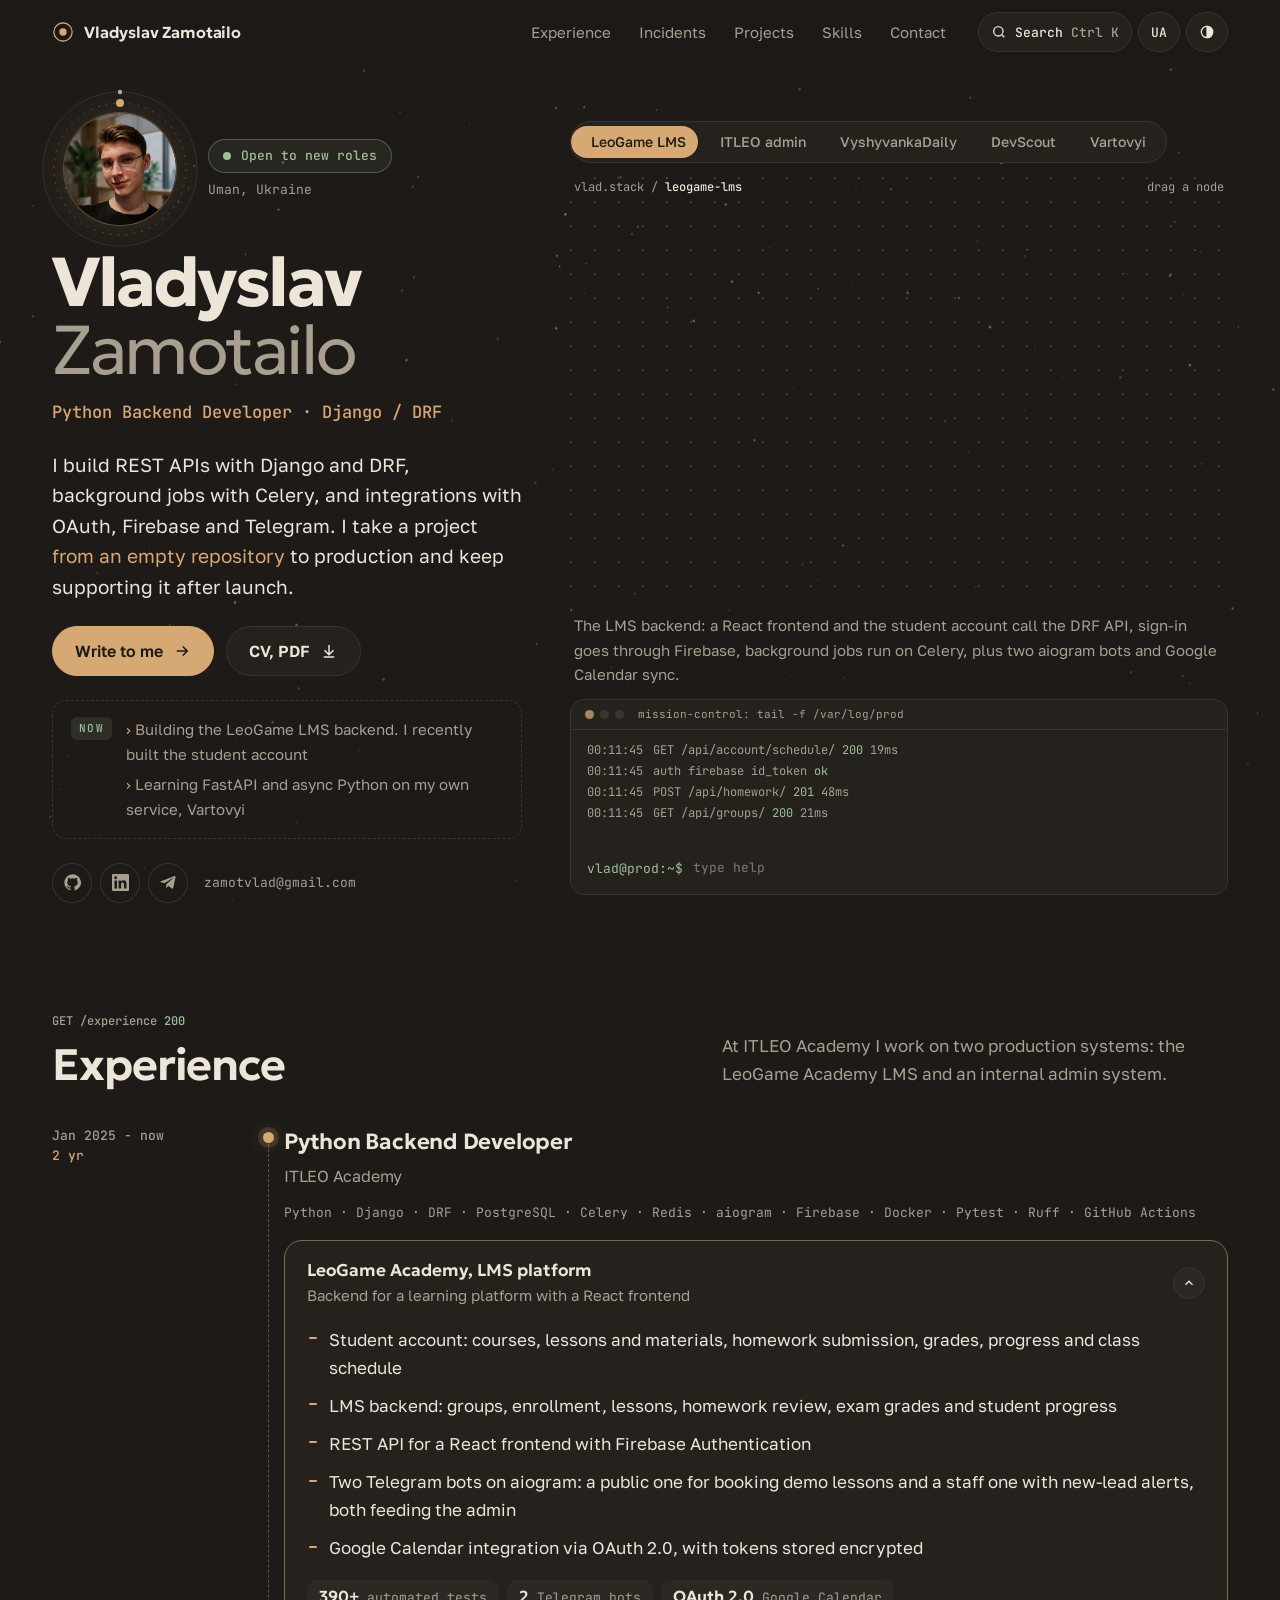
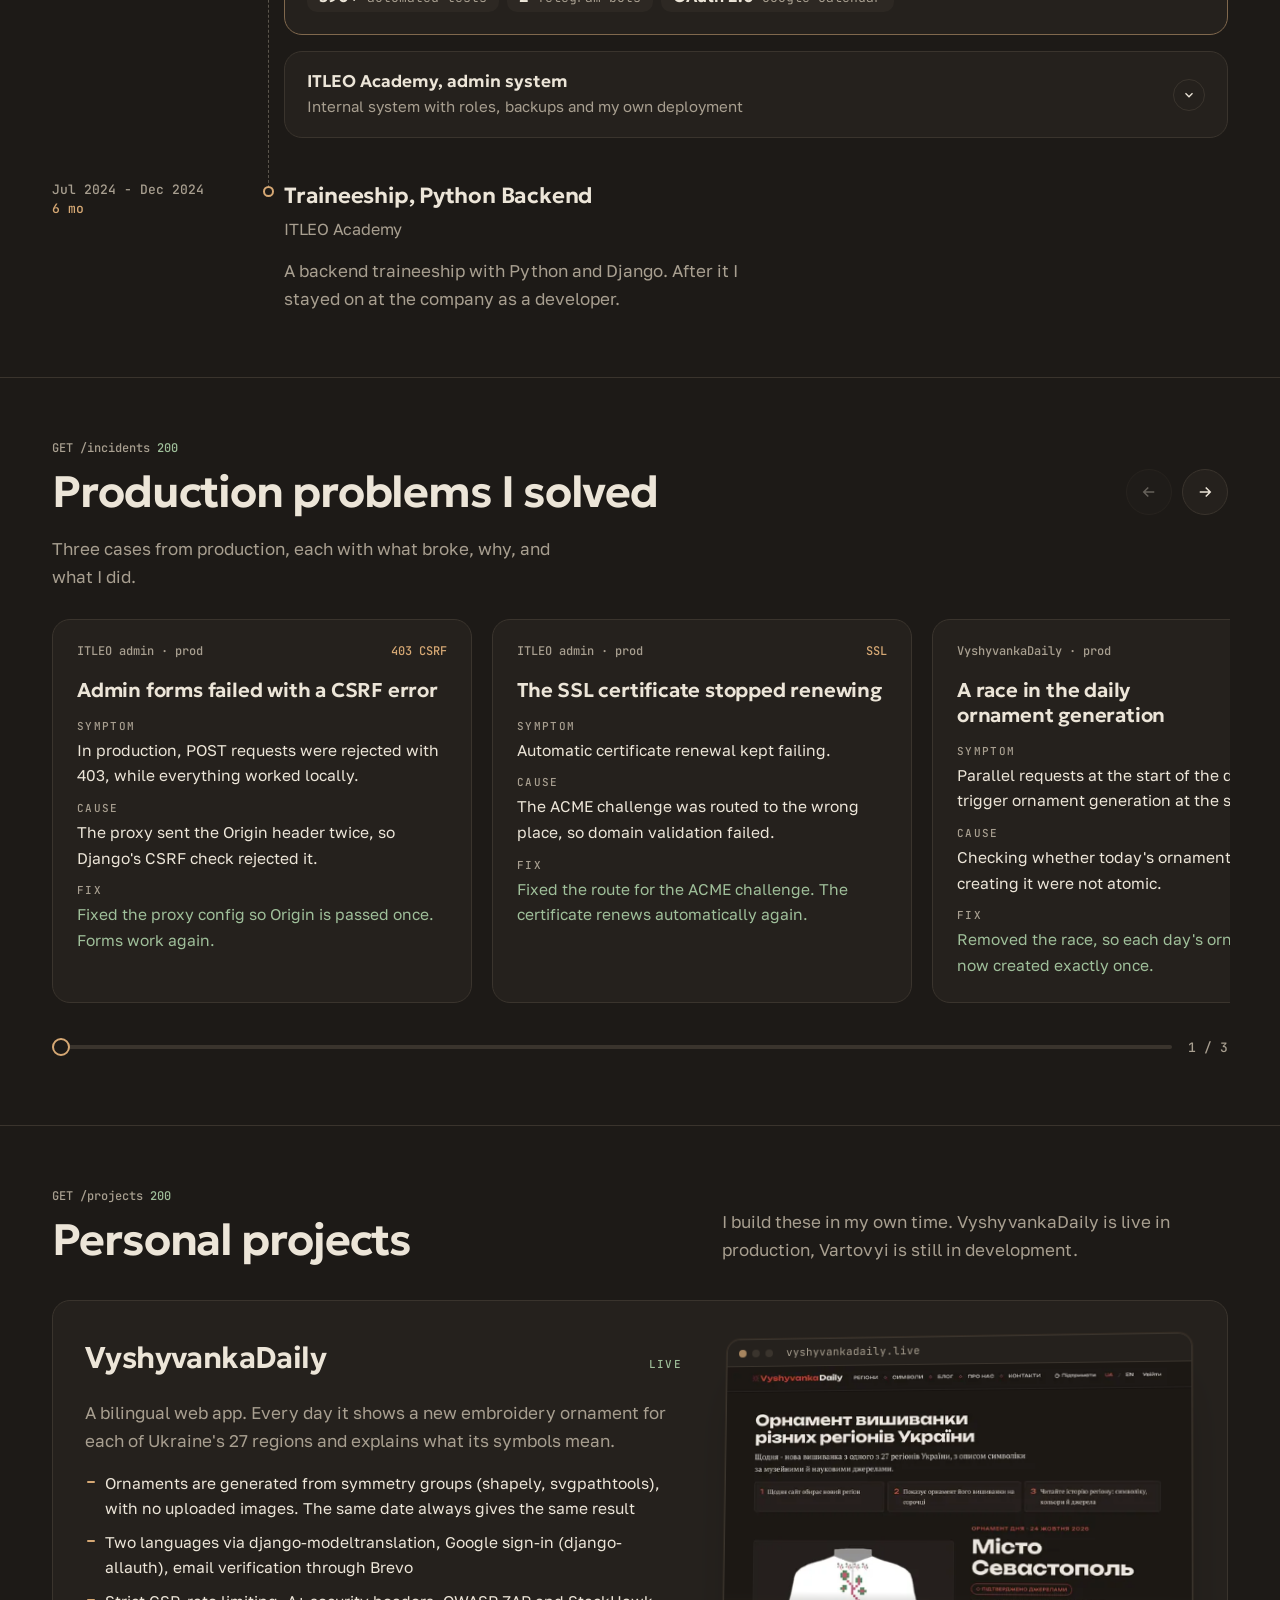
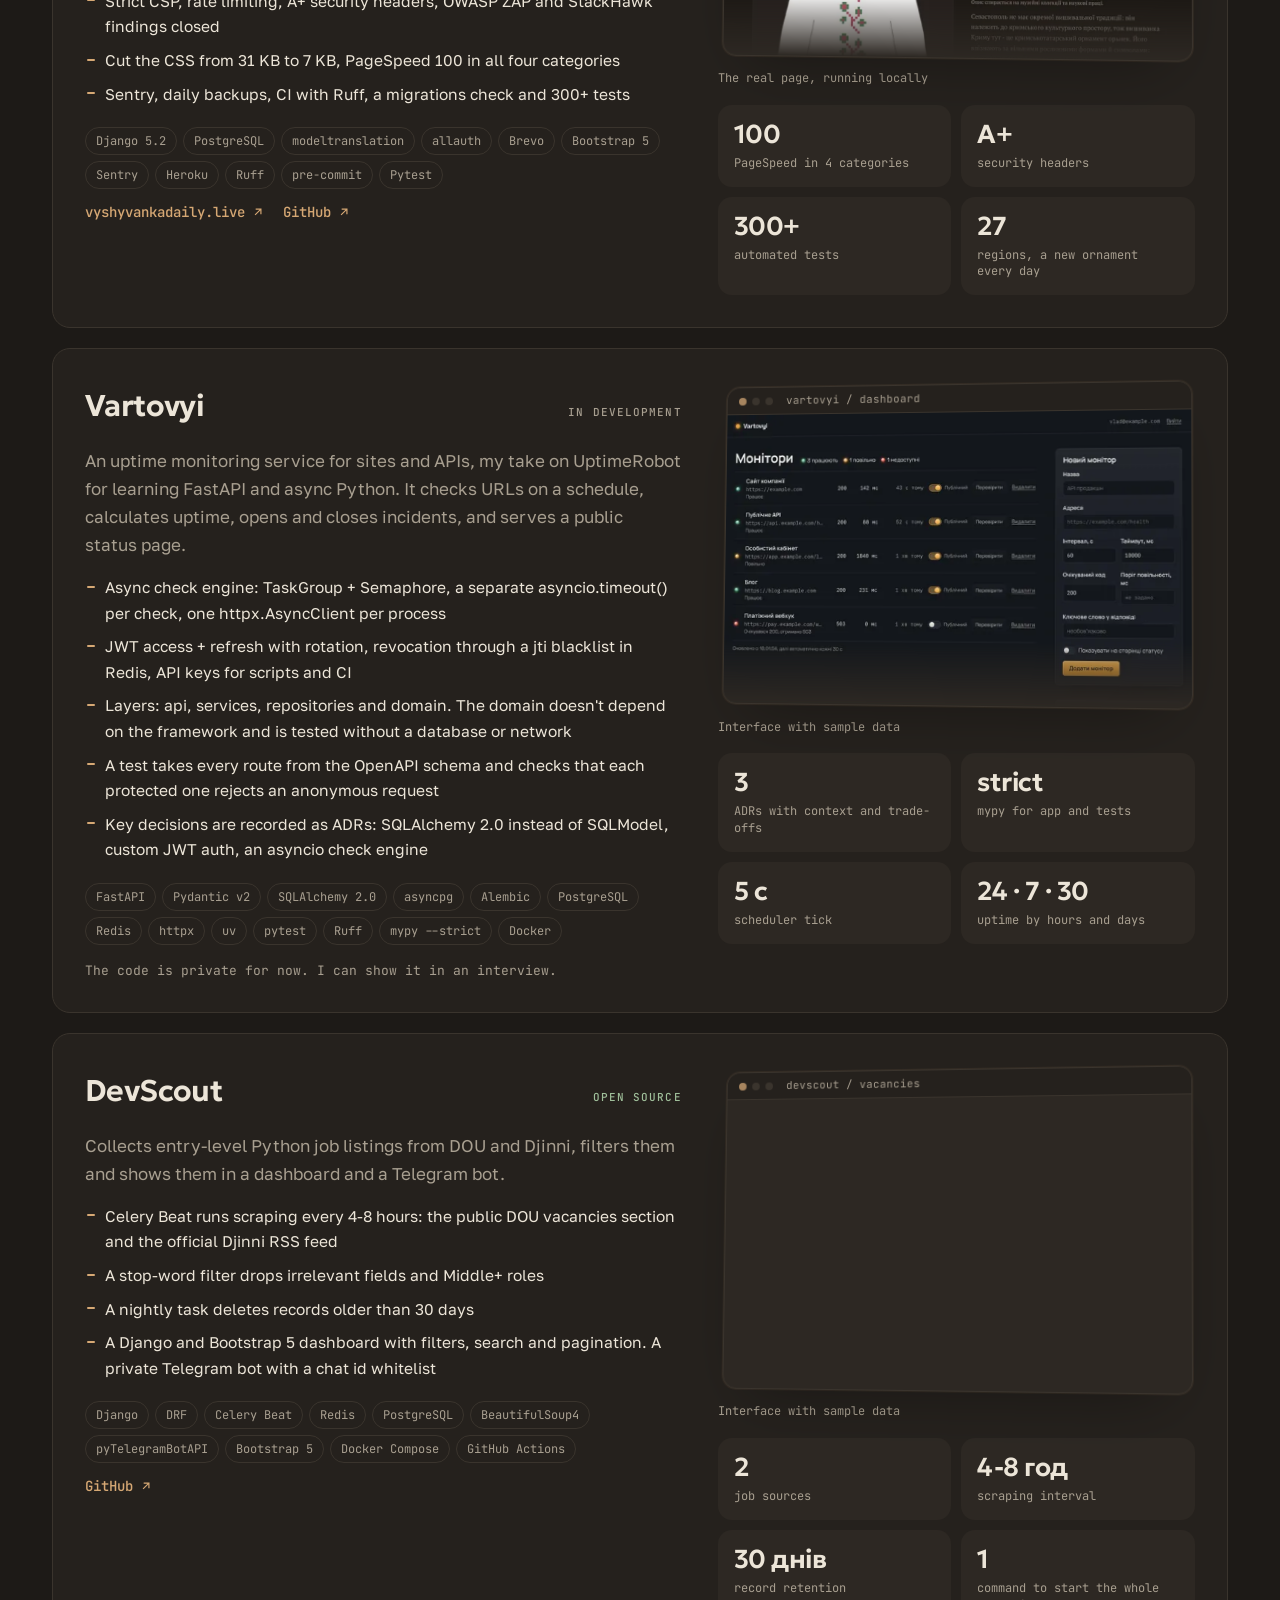
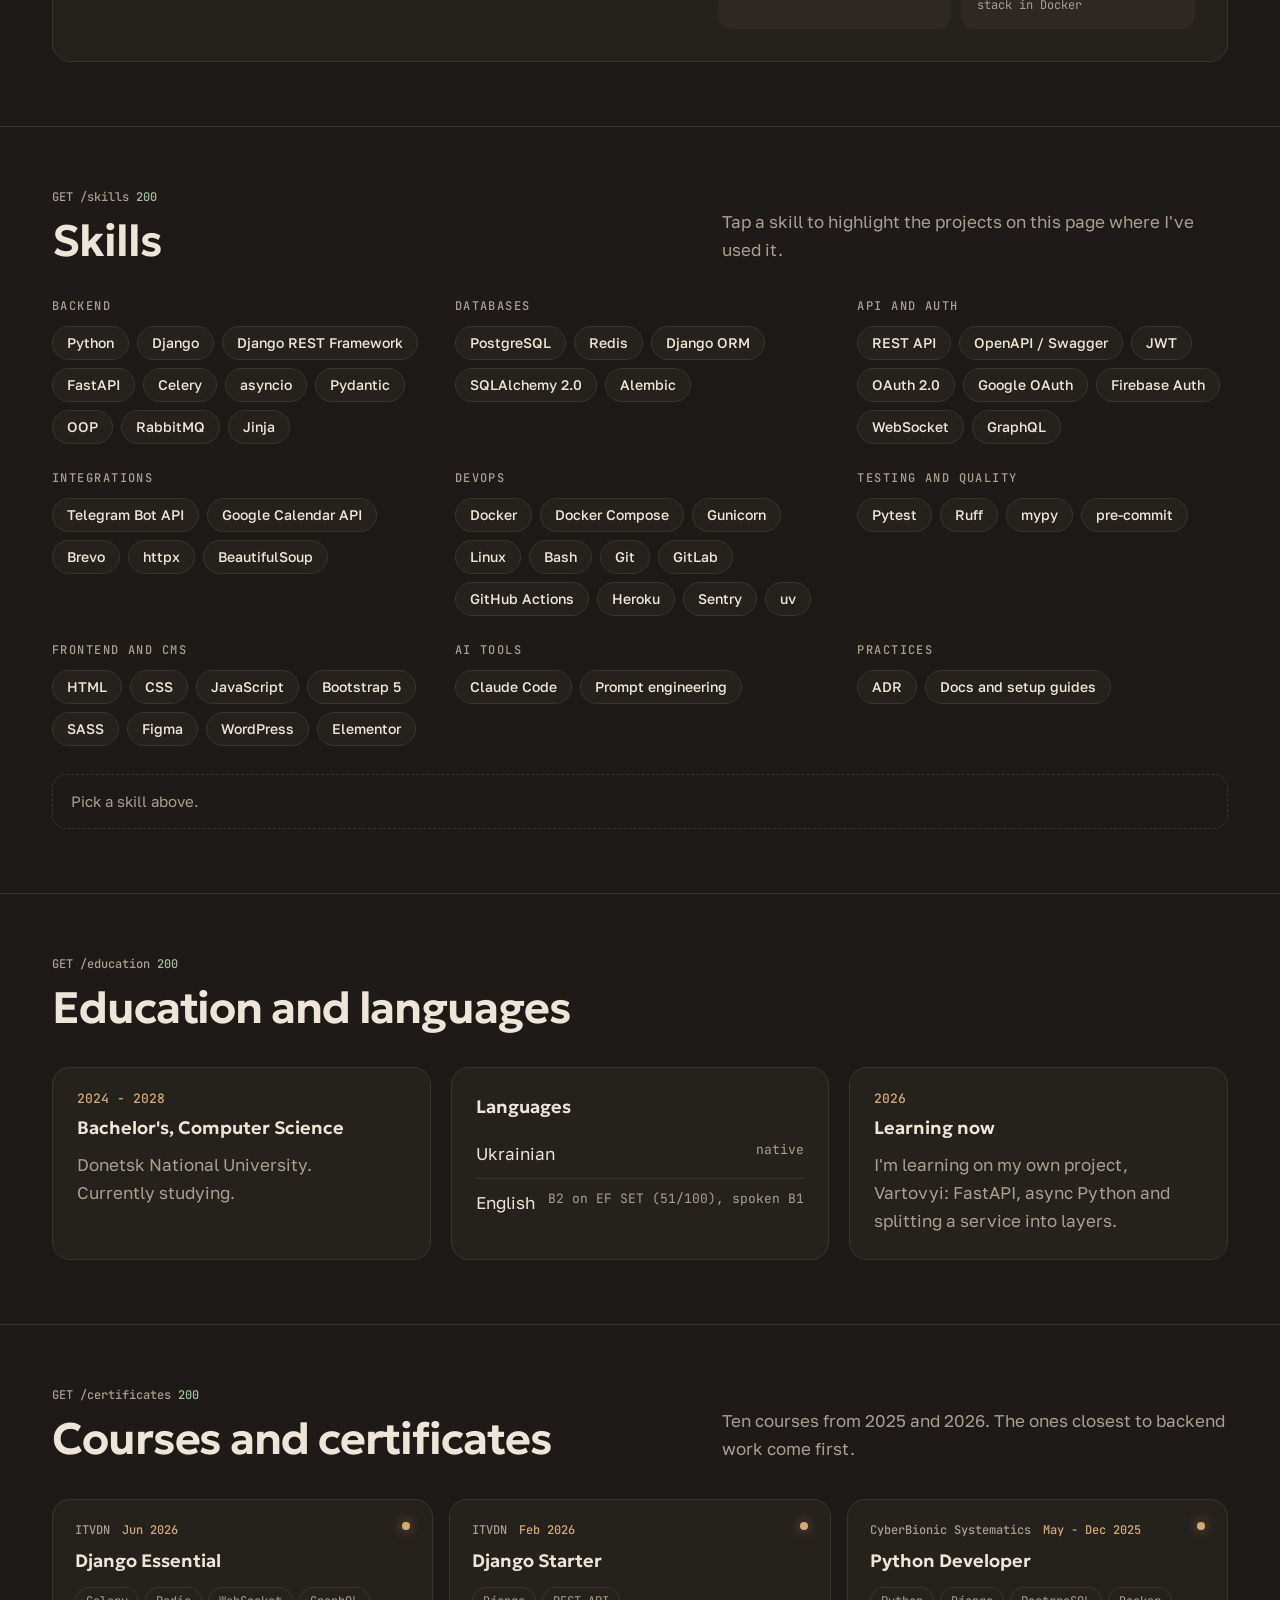
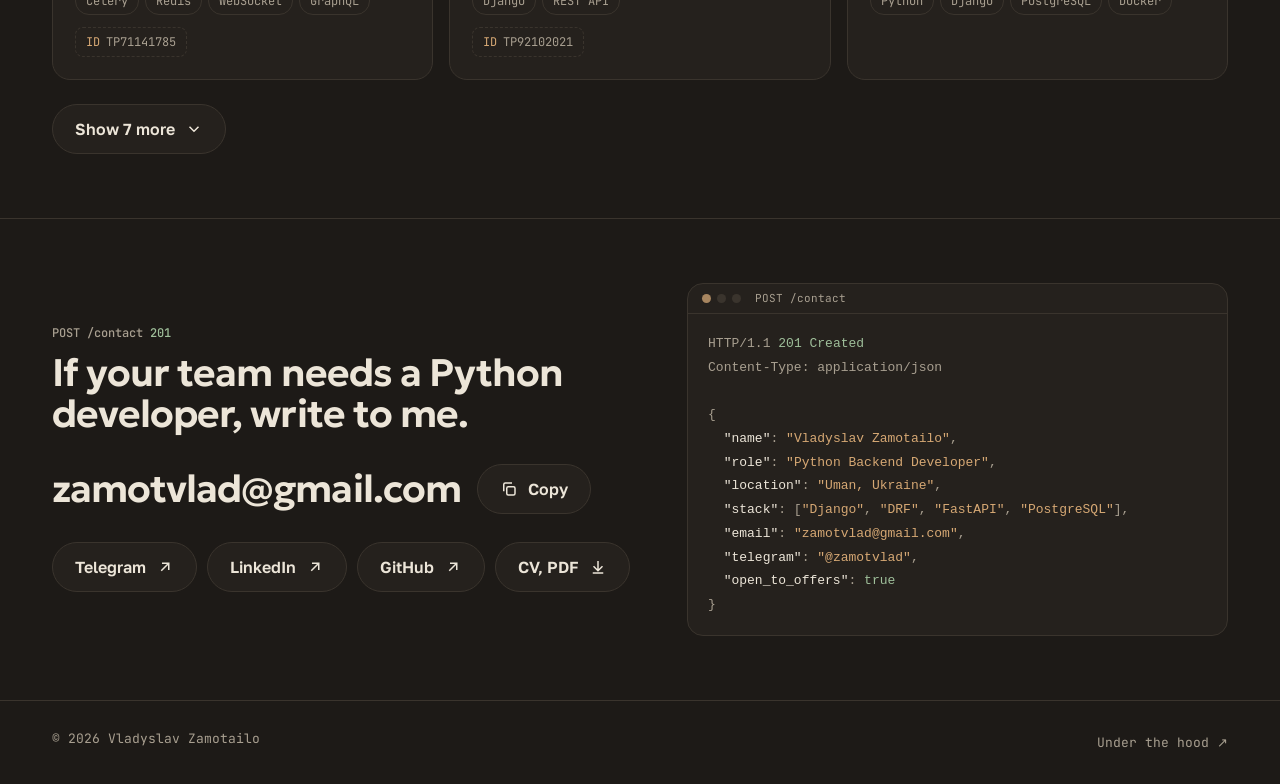
==== commit 8c458e35: "Lighter rendering on phones, tone down light screenshots on dark theme" ====
--- a/index.html
+++ b/index.html
@@ -31,7 +31,7 @@
 <link rel="preload" href="assets/fonts/golos-text-cyrillic.woff2" as="font" type="font/woff2" crossorigin>
 <link rel="preload" href="assets/fonts/geologica-latin.woff2" as="font" type="font/woff2" crossorigin>
 <link rel="stylesheet" href="assets/fonts/fonts.css?v=617abc3">
-<link rel="stylesheet" href="assets/css/style.css?v=8f86c67">
+<link rel="stylesheet" href="assets/css/style.css?v=970b031">
 <script type="application/ld+json">
 {
   "@context": "https://schema.org",
@@ -380,7 +380,7 @@
             </div>
           </div>
           <div class="proj-side">
-            <figure class="shot">
+            <figure class="shot shot-light">
               <div class="shot-frame">
                 <div class="shot-bar" aria-hidden="true"><i></i><i></i><i></i><span>devscout / vacancies</span></div>
                 <img src="assets/img/shots/devscout-640.webp" srcset="assets/img/shots/devscout-640.webp 640w, assets/img/shots/devscout-1280.webp 1280w" sizes="(min-width: 1000px) 460px, 92vw" width="1280" height="800" loading="lazy" decoding="async" data-i18n-alt="shot.ds.alt" alt="Дашборд DevScout зі списком вакансій, пошуком і фільтром за джерелом">
@@ -617,7 +617,7 @@
 <div class="toast" id="toast" role="status" aria-live="polite"></div>
 
 <script defer src="assets/js/i18n.js?v=8f15a0e"></script>
-<script defer src="assets/js/graph.js?v=f238dbc"></script>
-<script defer src="assets/js/main.js?v=a239066"></script>
+<script defer src="assets/js/graph.js?v=7250289"></script>
+<script defer src="assets/js/main.js?v=96f9918"></script>
 </body>
 </html>
--- a/assets/fonts/fonts.css
+++ b/assets/fonts/fonts.css
@@ -0,0 +1,108 @@
+/* Geologica, cyrillic-ext */
+@font-face {
+  font-family: 'Geologica';
+  font-style: normal;
+  font-weight: 300 700;
+  font-display: swap;
+  src: url(geologica-cyrillic-ext.woff2) format('woff2');
+  unicode-range: U+0460-052F, U+1C80-1C8A, U+20B4, U+2DE0-2DFF, U+A640-A69F, U+FE2E-FE2F;
+}
+/* Geologica, cyrillic */
+@font-face {
+  font-family: 'Geologica';
+  font-style: normal;
+  font-weight: 300 700;
+  font-display: swap;
+  src: url(geologica-cyrillic.woff2) format('woff2');
+  unicode-range: U+0301, U+0400-045F, U+0490-0491, U+04B0-04B1, U+2116;
+}
+/* Geologica, latin-ext */
+@font-face {
+  font-family: 'Geologica';
+  font-style: normal;
+  font-weight: 300 700;
+  font-display: swap;
+  src: url(geologica-latin-ext.woff2) format('woff2');
+  unicode-range: U+0100-02BA, U+02BD-02C5, U+02C7-02CC, U+02CE-02D7, U+02DD-02FF, U+0304, U+0308, U+0329, U+1D00-1DBF, U+1E00-1E9F, U+1EF2-1EFF, U+2020, U+20A0-20AB, U+20AD-20C4, U+2113, U+2C60-2C7F, U+A720-A7FF;
+}
+/* Geologica, latin */
+@font-face {
+  font-family: 'Geologica';
+  font-style: normal;
+  font-weight: 300 700;
+  font-display: swap;
+  src: url(geologica-latin.woff2) format('woff2');
+  unicode-range: U+0000-00FF, U+0131, U+0152-0153, U+02BB-02BC, U+02C6, U+02DA, U+02DC, U+0304, U+0308, U+0329, U+2000-206F, U+20AC, U+2122, U+2191, U+2193, U+2212, U+2215, U+FEFF, U+FFFD;
+}
+/* Golos Text, cyrillic-ext */
+@font-face {
+  font-family: 'Golos Text';
+  font-style: normal;
+  font-weight: 400 600;
+  font-display: swap;
+  src: url(golos-text-cyrillic-ext.woff2) format('woff2');
+  unicode-range: U+0460-052F, U+1C80-1C8A, U+20B4, U+2DE0-2DFF, U+A640-A69F, U+FE2E-FE2F;
+}
+/* Golos Text, cyrillic */
+@font-face {
+  font-family: 'Golos Text';
+  font-style: normal;
+  font-weight: 400 600;
+  font-display: swap;
+  src: url(golos-text-cyrillic.woff2) format('woff2');
+  unicode-range: U+0301, U+0400-045F, U+0490-0491, U+04B0-04B1, U+2116;
+}
+/* Golos Text, latin-ext */
+@font-face {
+  font-family: 'Golos Text';
+  font-style: normal;
+  font-weight: 400 600;
+  font-display: swap;
+  src: url(golos-text-latin-ext.woff2) format('woff2');
+  unicode-range: U+0100-02BA, U+02BD-02C5, U+02C7-02CC, U+02CE-02D7, U+02DD-02FF, U+0304, U+0308, U+0329, U+1D00-1DBF, U+1E00-1E9F, U+1EF2-1EFF, U+2020, U+20A0-20AB, U+20AD-20C4, U+2113, U+2C60-2C7F, U+A720-A7FF;
+}
+/* Golos Text, latin */
+@font-face {
+  font-family: 'Golos Text';
+  font-style: normal;
+  font-weight: 400 600;
+  font-display: swap;
+  src: url(golos-text-latin.woff2) format('woff2');
+  unicode-range: U+0000-00FF, U+0131, U+0152-0153, U+02BB-02BC, U+02C6, U+02DA, U+02DC, U+0304, U+0308, U+0329, U+2000-206F, U+20AC, U+2122, U+2191, U+2193, U+2212, U+2215, U+FEFF, U+FFFD;
+}
+/* JetBrains Mono, cyrillic-ext */
+@font-face {
+  font-family: 'JetBrains Mono';
+  font-style: normal;
+  font-weight: 400 500;
+  font-display: swap;
+  src: url(jetbrains-mono-cyrillic-ext.woff2) format('woff2');
+  unicode-range: U+0460-052F, U+1C80-1C8A, U+20B4, U+2DE0-2DFF, U+A640-A69F, U+FE2E-FE2F;
+}
+/* JetBrains Mono, cyrillic */
+@font-face {
+  font-family: 'JetBrains Mono';
+  font-style: normal;
+  font-weight: 400 500;
+  font-display: swap;
+  src: url(jetbrains-mono-cyrillic.woff2) format('woff2');
+  unicode-range: U+0301, U+0400-045F, U+0490-0491, U+04B0-04B1, U+2116;
+}
+/* JetBrains Mono, latin-ext */
+@font-face {
+  font-family: 'JetBrains Mono';
+  font-style: normal;
+  font-weight: 400 500;
+  font-display: swap;
+  src: url(jetbrains-mono-latin-ext.woff2) format('woff2');
+  unicode-range: U+0100-02BA, U+02BD-02C5, U+02C7-02CC, U+02CE-02D7, U+02DD-02FF, U+0304, U+0308, U+0329, U+1D00-1DBF, U+1E00-1E9F, U+1EF2-1EFF, U+2020, U+20A0-20AB, U+20AD-20C4, U+2113, U+2C60-2C7F, U+A720-A7FF;
+}
+/* JetBrains Mono, latin */
+@font-face {
+  font-family: 'JetBrains Mono';
+  font-style: normal;
+  font-weight: 400 500;
+  font-display: swap;
+  src: url(jetbrains-mono-latin.woff2) format('woff2');
+  unicode-range: U+0000-00FF, U+0131, U+0152-0153, U+02BB-02BC, U+02C6, U+02DA, U+02DC, U+0304, U+0308, U+0329, U+2000-206F, U+20AC, U+2122, U+2191, U+2193, U+2212, U+2215, U+FEFF, U+FFFD;
+}
--- a/assets/css/style.css
+++ b/assets/css/style.css
@@ -559,6 +559,9 @@
   display: block; width: 100%; height: auto; aspect-ratio: 16 / 10; object-fit: cover; object-position: top;
   -webkit-mask-image: linear-gradient(#000 78%, transparent); mask-image: linear-gradient(#000 78%, transparent);
 }
+/* a light screenshot is toned down on the dark theme so it does not glare, and comes back to full brightness on hover */
+:root:not([data-theme="light"]) .shot-light img { filter: brightness(.82) saturate(.9); transition: filter .6s var(--ease); }
+:root:not([data-theme="light"]) .proj:hover .shot-light img { filter: none; }
 .shot figcaption { font: 400 .75rem/1.4 var(--f-mono); color: var(--muted); }
 .proj-main .chips { margin-top: 4px; }
 
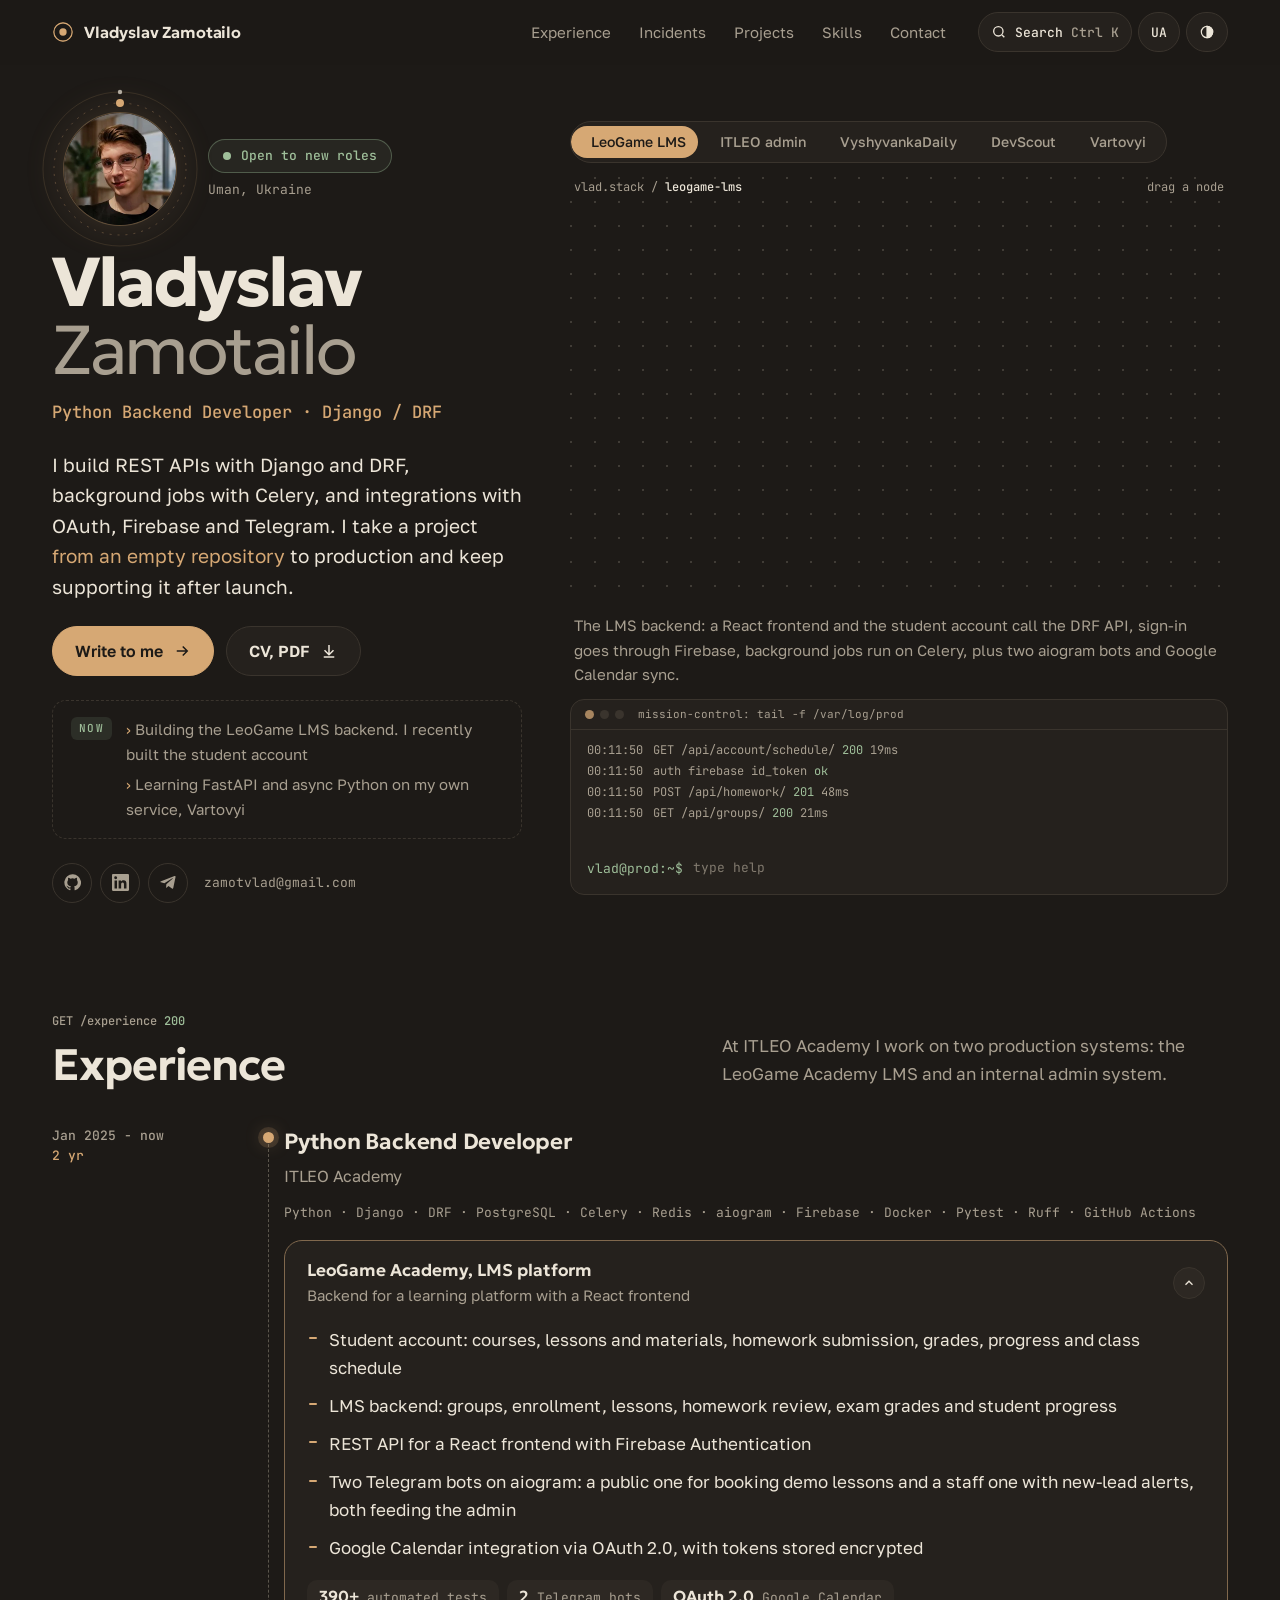
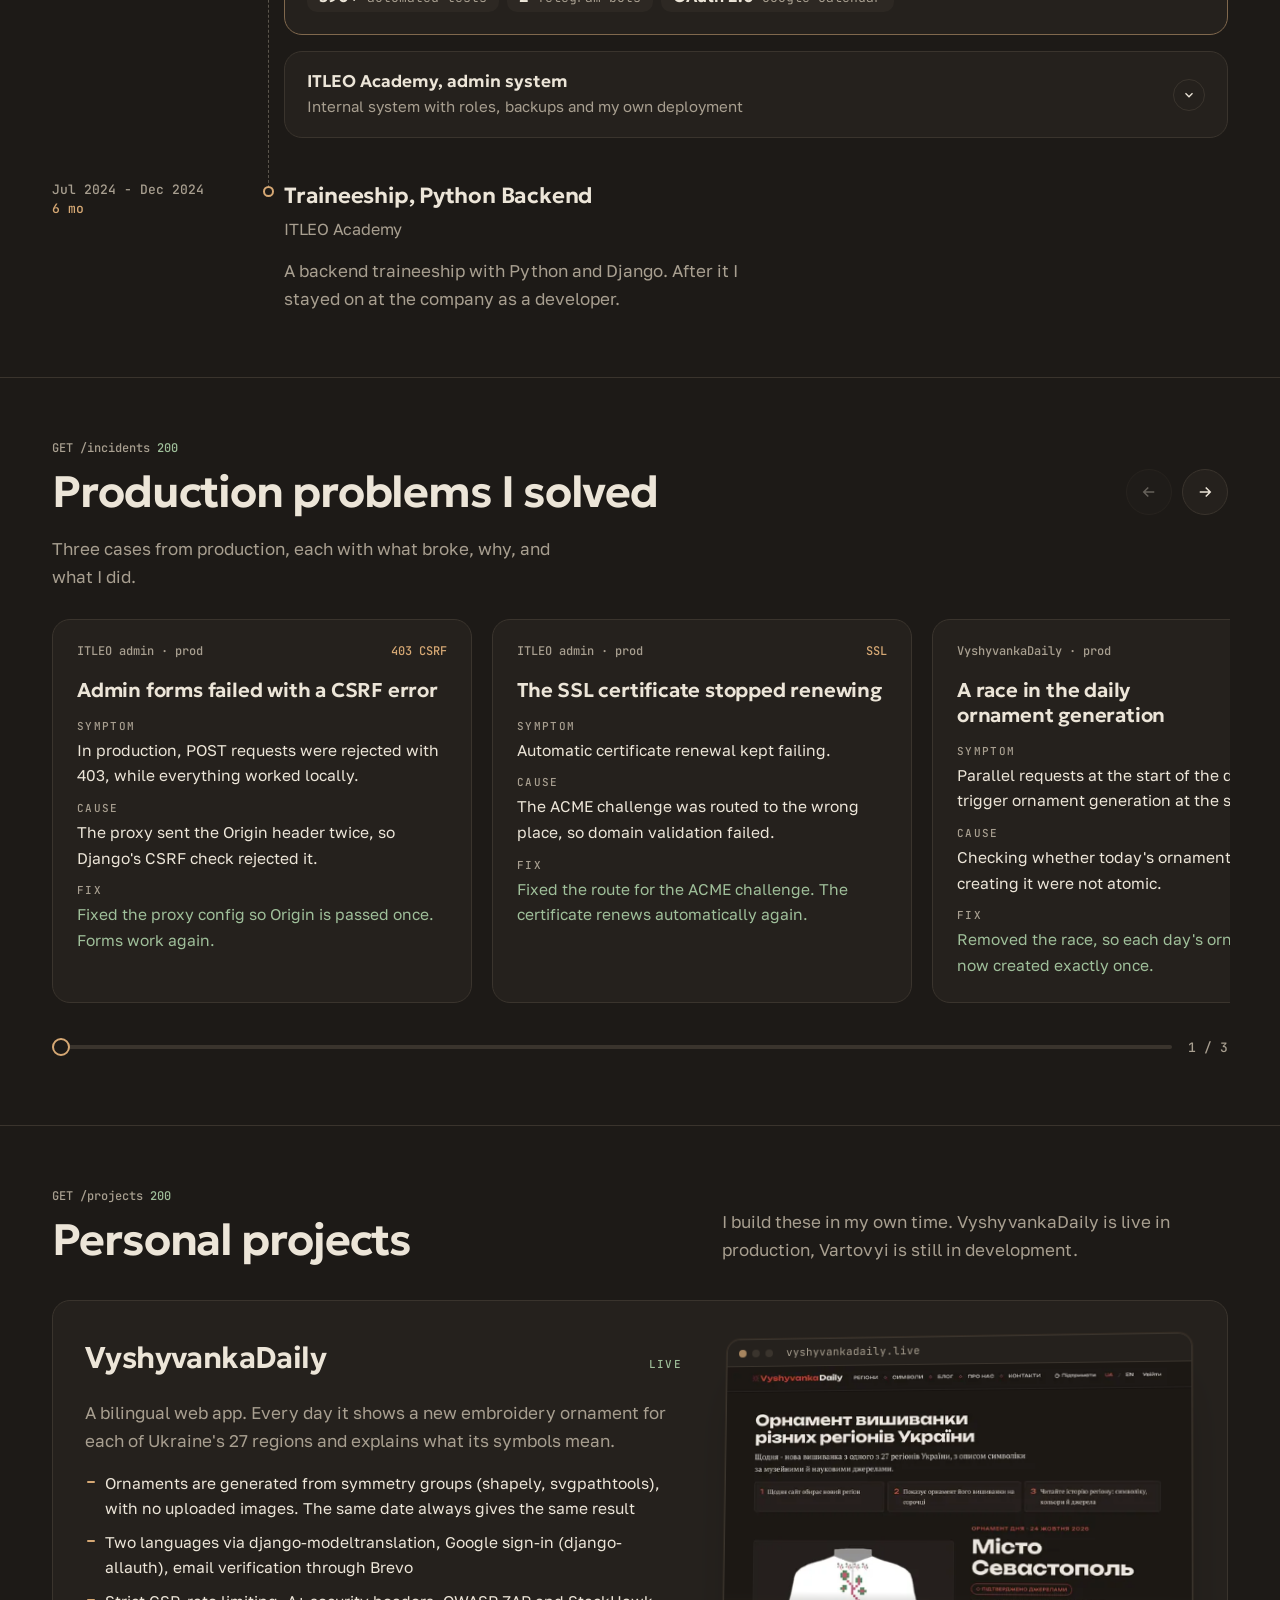
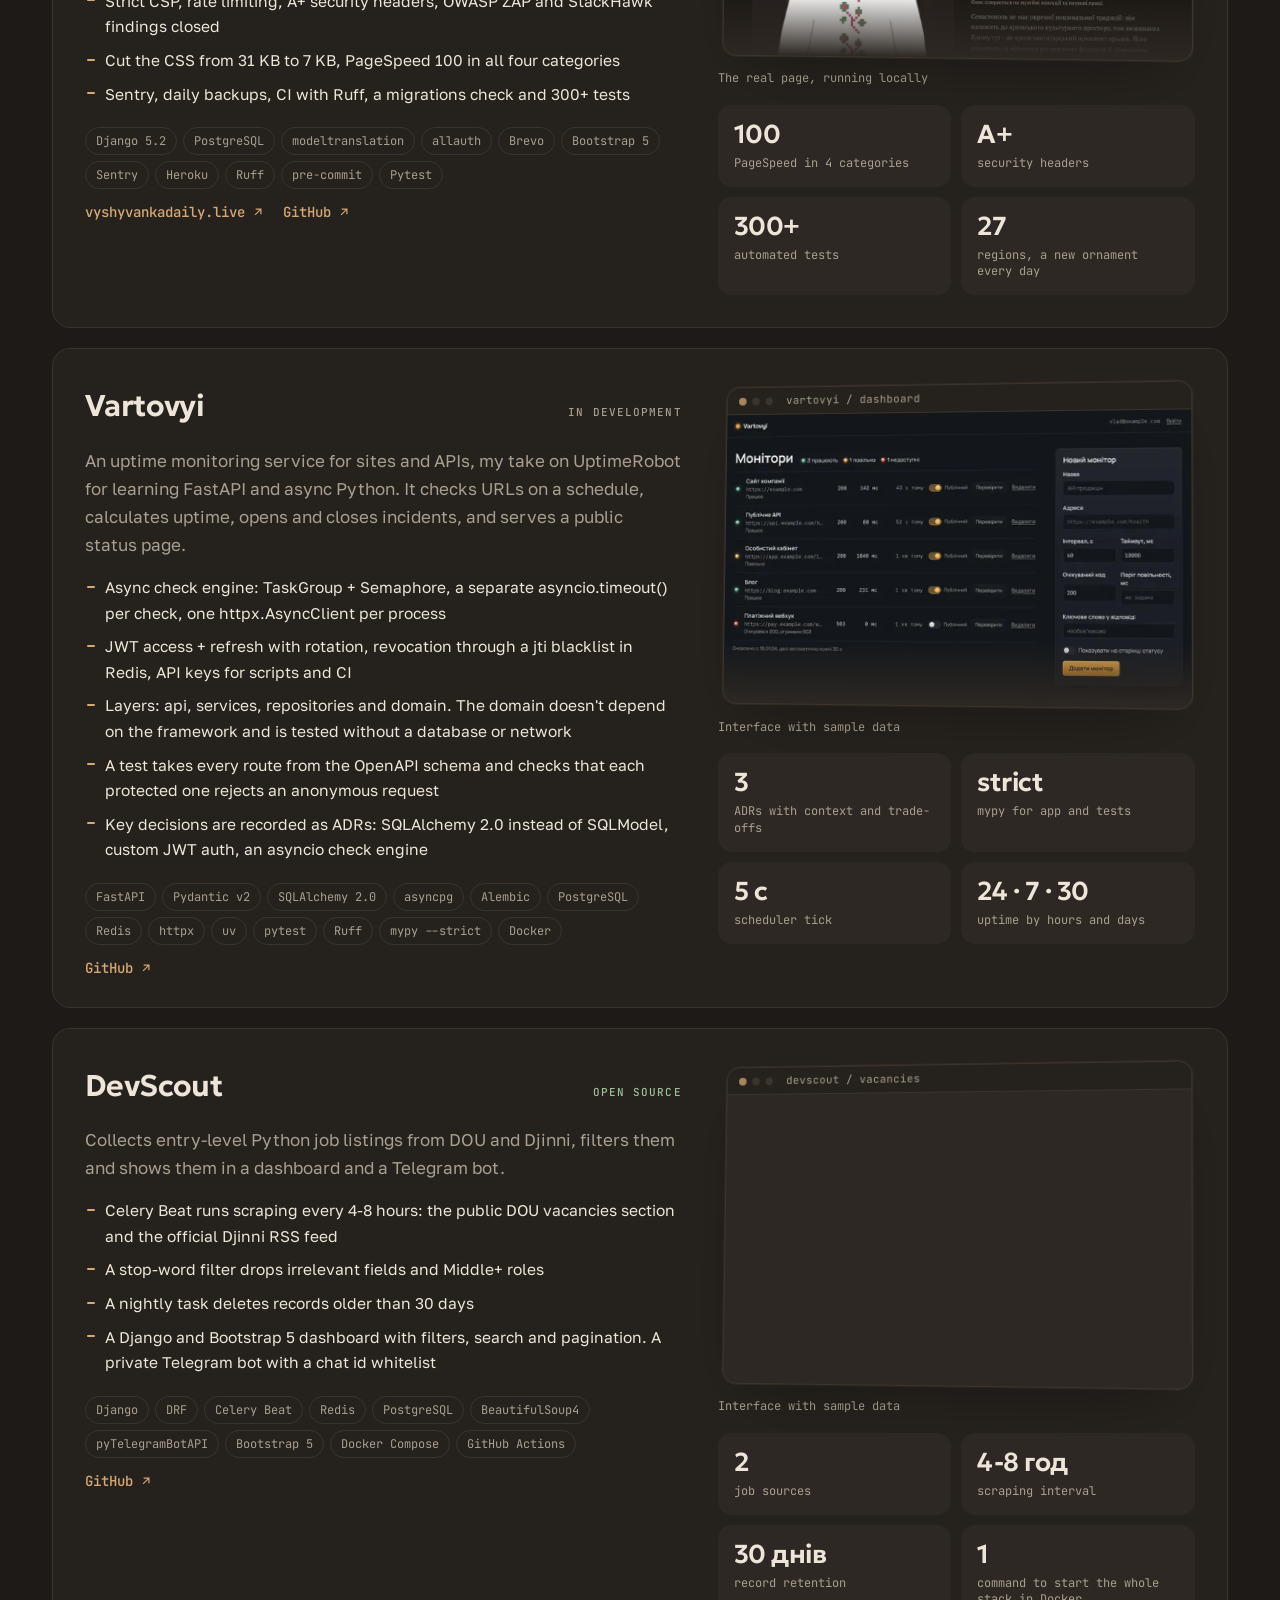
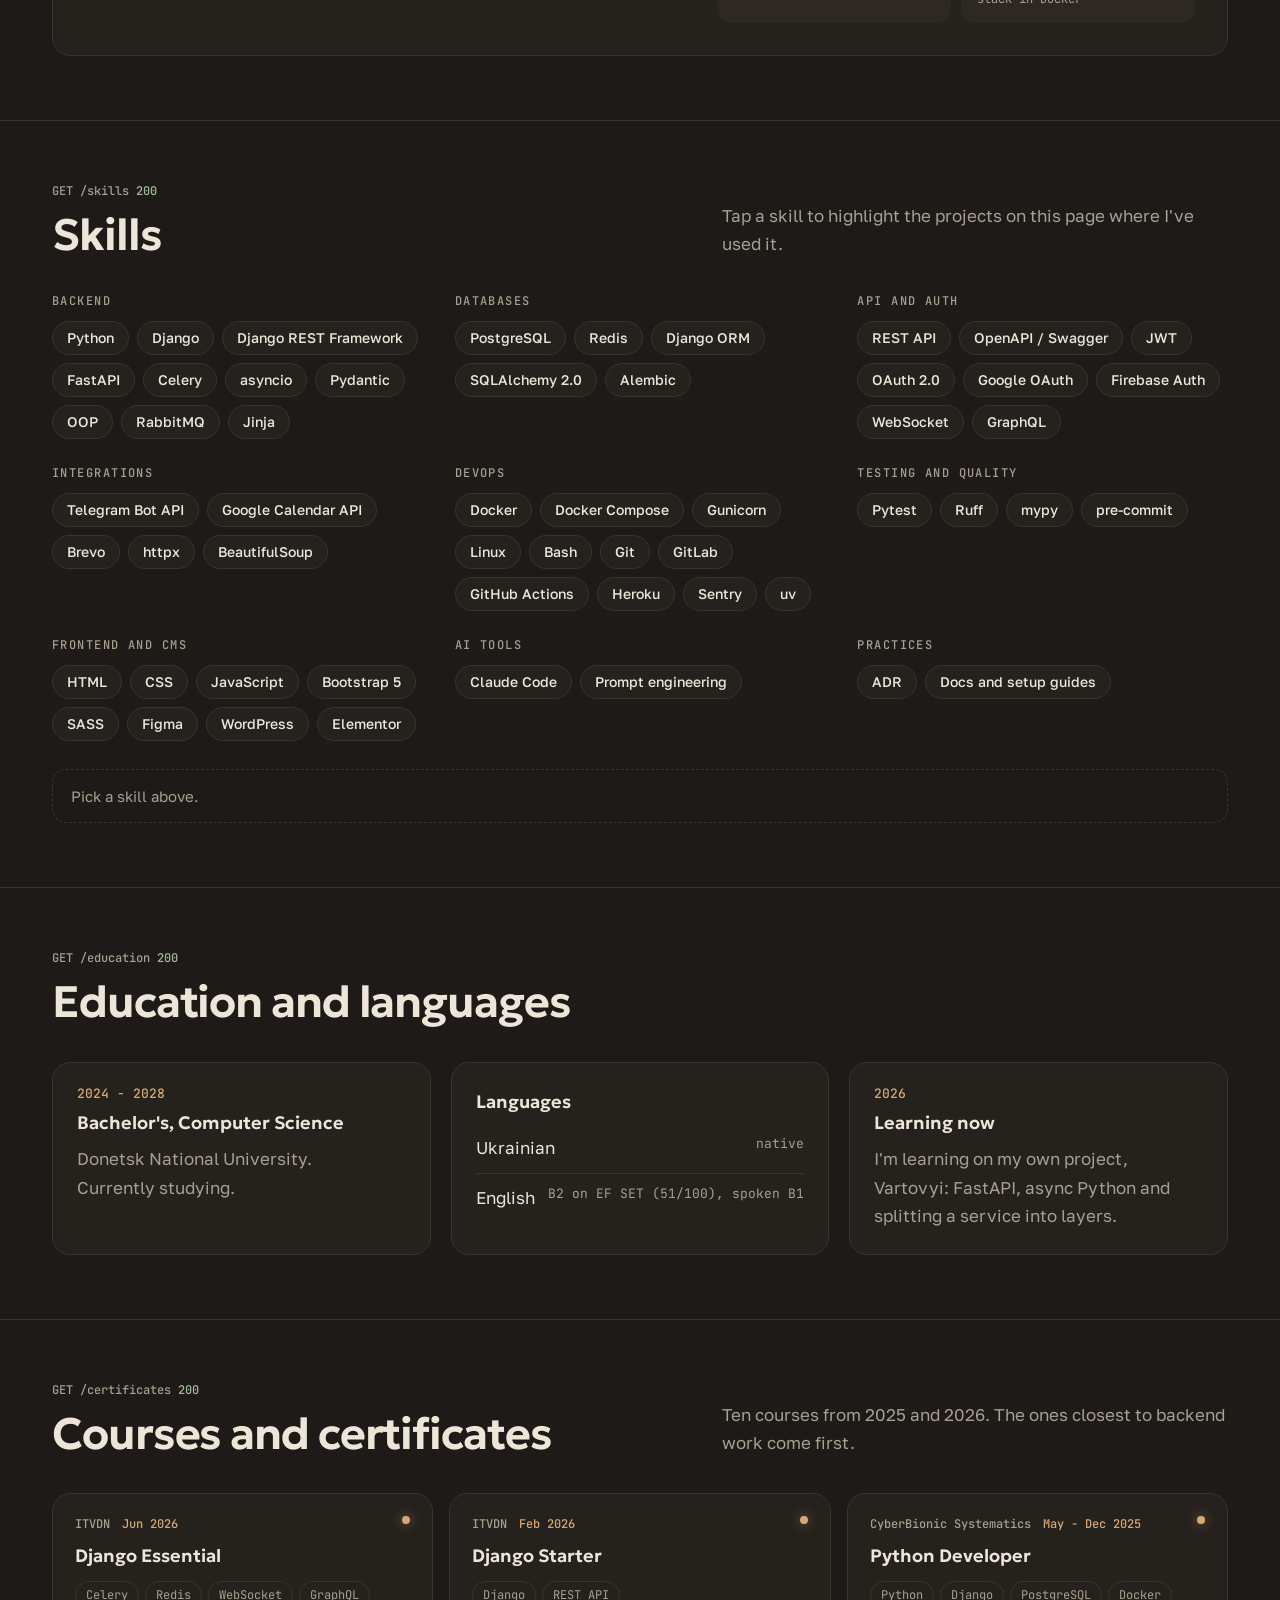
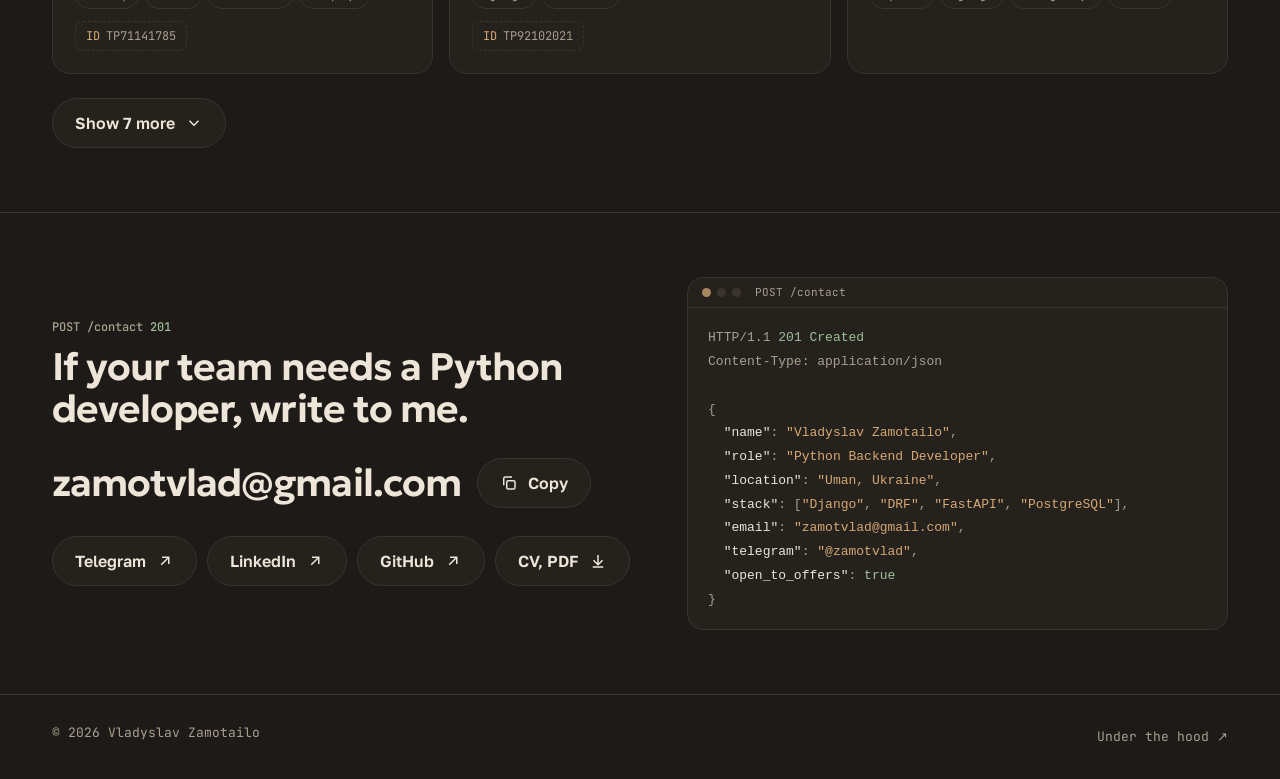
==== commit 51edbaf2: "Link Vartovyi repository on the site" ====
--- a/index.html
+++ b/index.html
@@ -31,7 +31,7 @@
 <link rel="preload" href="assets/fonts/golos-text-cyrillic.woff2" as="font" type="font/woff2" crossorigin>
 <link rel="preload" href="assets/fonts/geologica-latin.woff2" as="font" type="font/woff2" crossorigin>
 <link rel="stylesheet" href="assets/fonts/fonts.css?v=617abc3">
-<link rel="stylesheet" href="assets/css/style.css?v=970b031">
+<link rel="stylesheet" href="assets/css/style.css?v=7fb6539">
 <script type="application/ld+json">
 {
   "@context": "https://schema.org",
@@ -345,7 +345,9 @@
               <li data-i18n="va.b5">Ключові рішення записані в ADR: SQLAlchemy 2.0 замість SQLModel, власна JWT-автентифікація, рушій перевірок на asyncio</li>
             </ul>
             <div class="chips"><span>FastAPI</span><span>Pydantic v2</span><span>SQLAlchemy 2.0</span><span>asyncpg</span><span>Alembic</span><span>PostgreSQL</span><span>Redis</span><span>httpx</span><span>uv</span><span>pytest</span><span>Ruff</span><span>mypy --strict</span><span>Docker</span></div>
-            <p class="links-note" data-i18n="va.private">Код поки приватний, покажу на співбесіді.</p>
+            <div class="links">
+              <a href="https://github.com/ZamotVlad/vartovyi" target="_blank" rel="noopener">GitHub <svg viewBox="0 0 24 24" fill="none" stroke="currentColor" stroke-width="2" aria-hidden="true"><path d="M7 17 17 7M8 7h9v9"/></svg></a>
+            </div>
           </div>
           <div class="proj-side">
             <figure class="shot">
@@ -616,7 +618,7 @@
 
 <div class="toast" id="toast" role="status" aria-live="polite"></div>
 
-<script defer src="assets/js/i18n.js?v=8f15a0e"></script>
+<script defer src="assets/js/i18n.js?v=4ad2827"></script>
 <script defer src="assets/js/graph.js?v=7250289"></script>
 <script defer src="assets/js/main.js?v=96f9918"></script>
 </body>
--- a/assets/css/style.css
+++ b/assets/css/style.css
@@ -412,7 +412,6 @@
 @container projects (min-width: 820px) {
   .proj { grid-template-columns: minmax(0, 1.25fr) minmax(0, 1fr); gap: 36px; padding: 32px; }
 }
-.links-note { font: 400 .8125rem/1.5 var(--f-mono); color: var(--muted); }
 .proj-side { display: flex; flex-direction: column; gap: 18px; min-width: 0; }
 .proj-side .links { margin-top: 0; }
 .proj-top { display: flex; justify-content: space-between; gap: 12px; align-items: baseline; flex-wrap: wrap; }
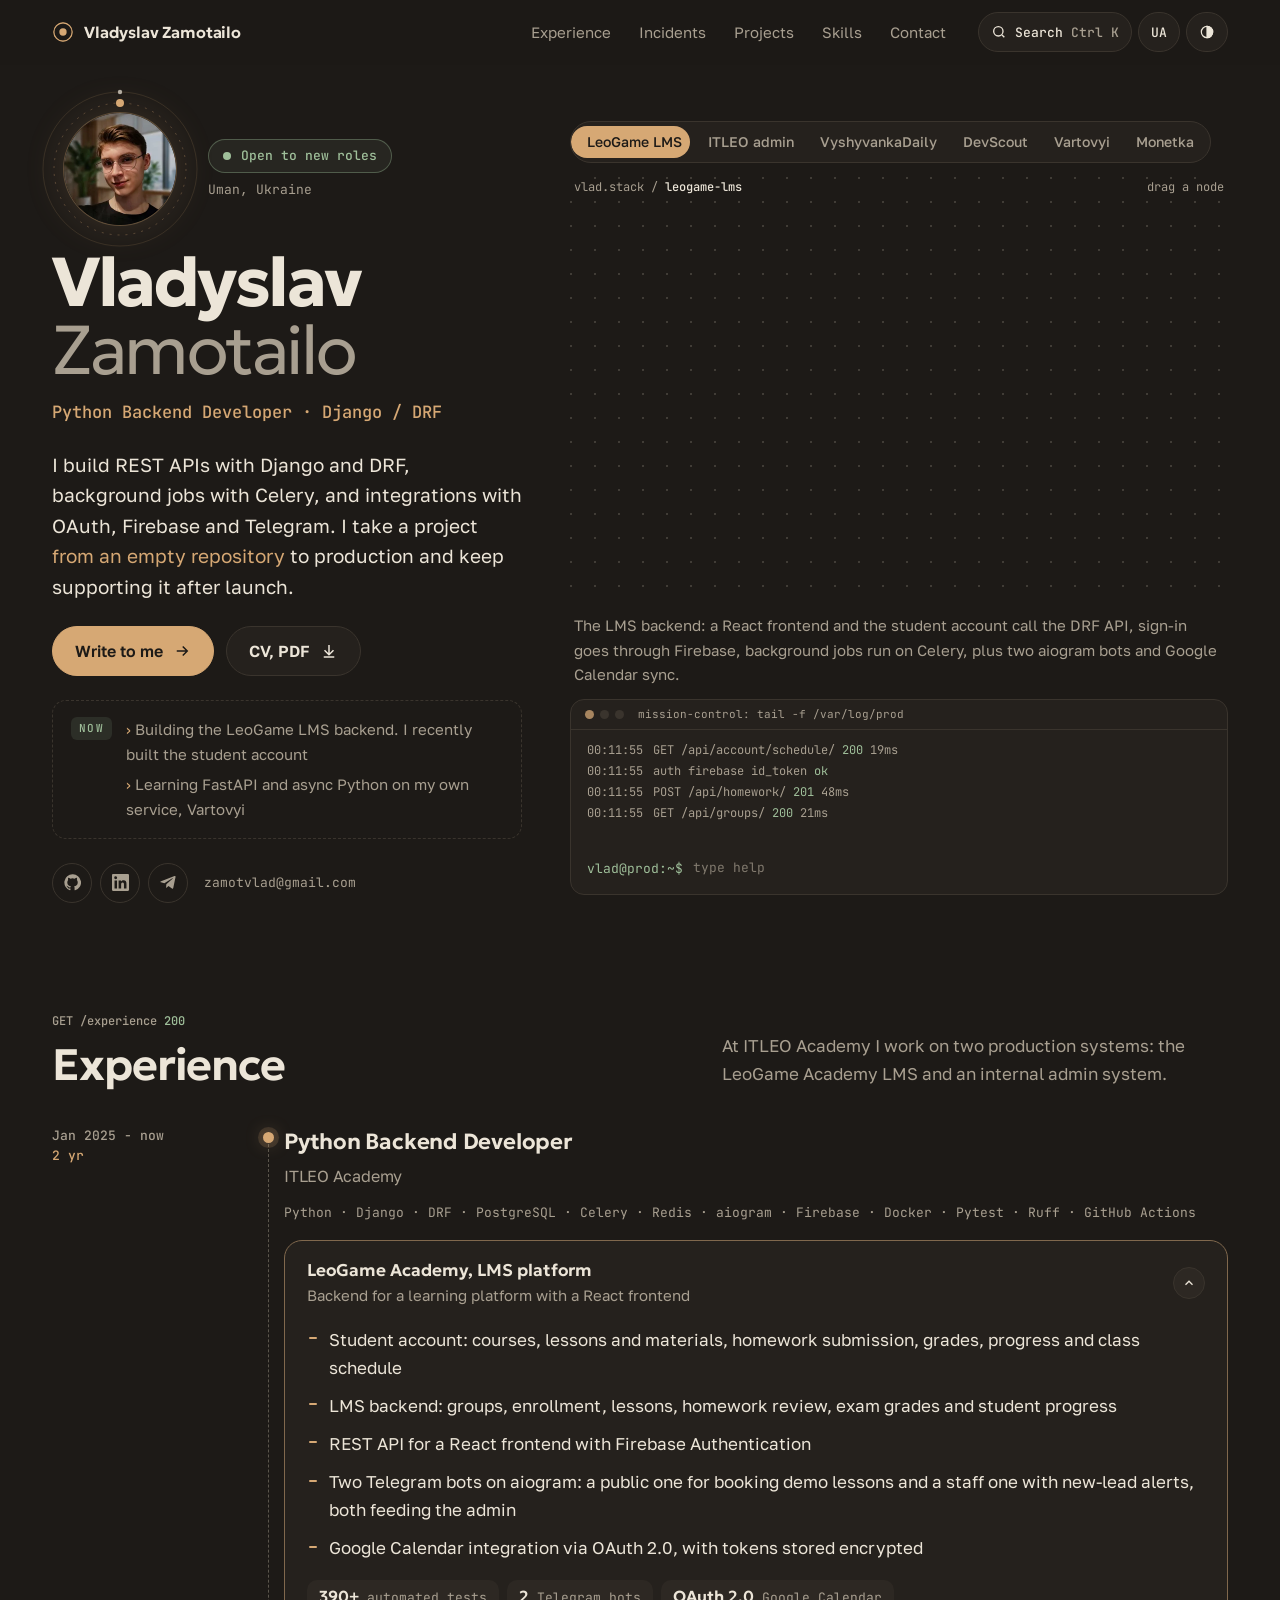
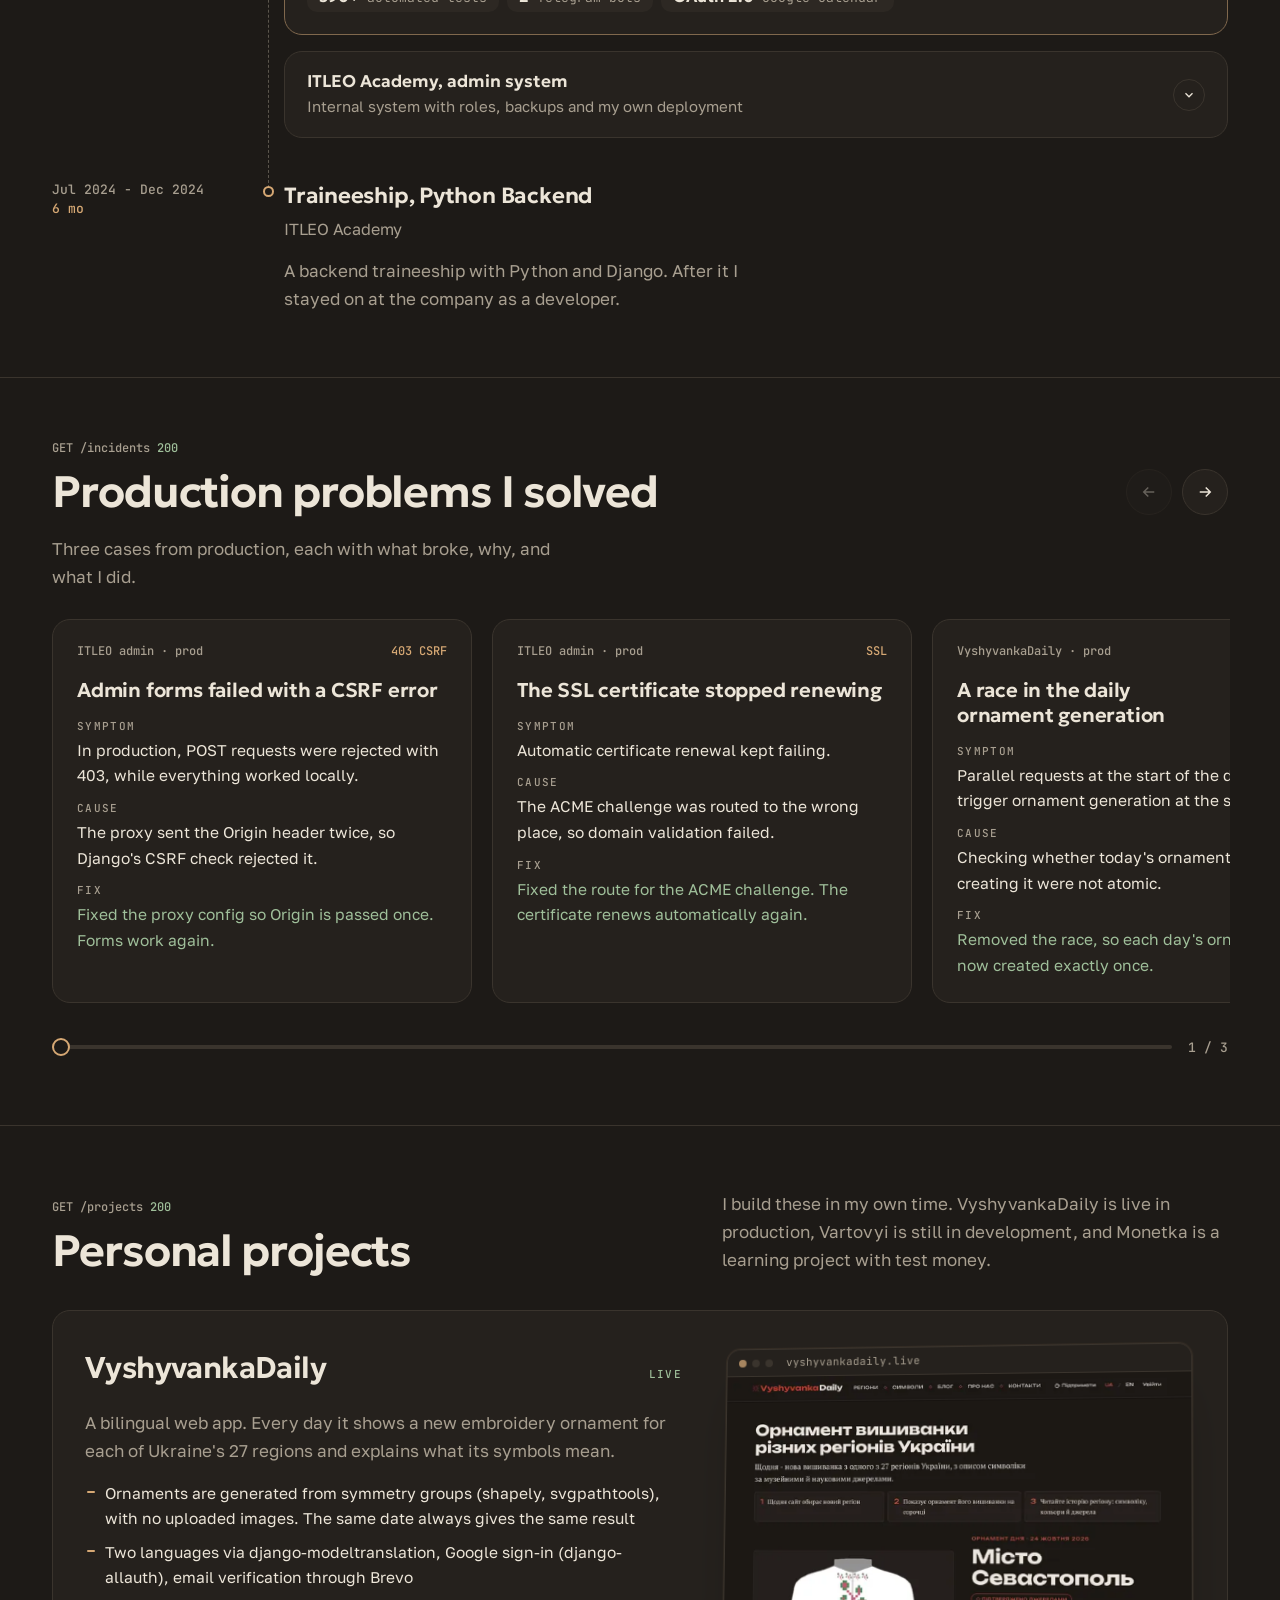
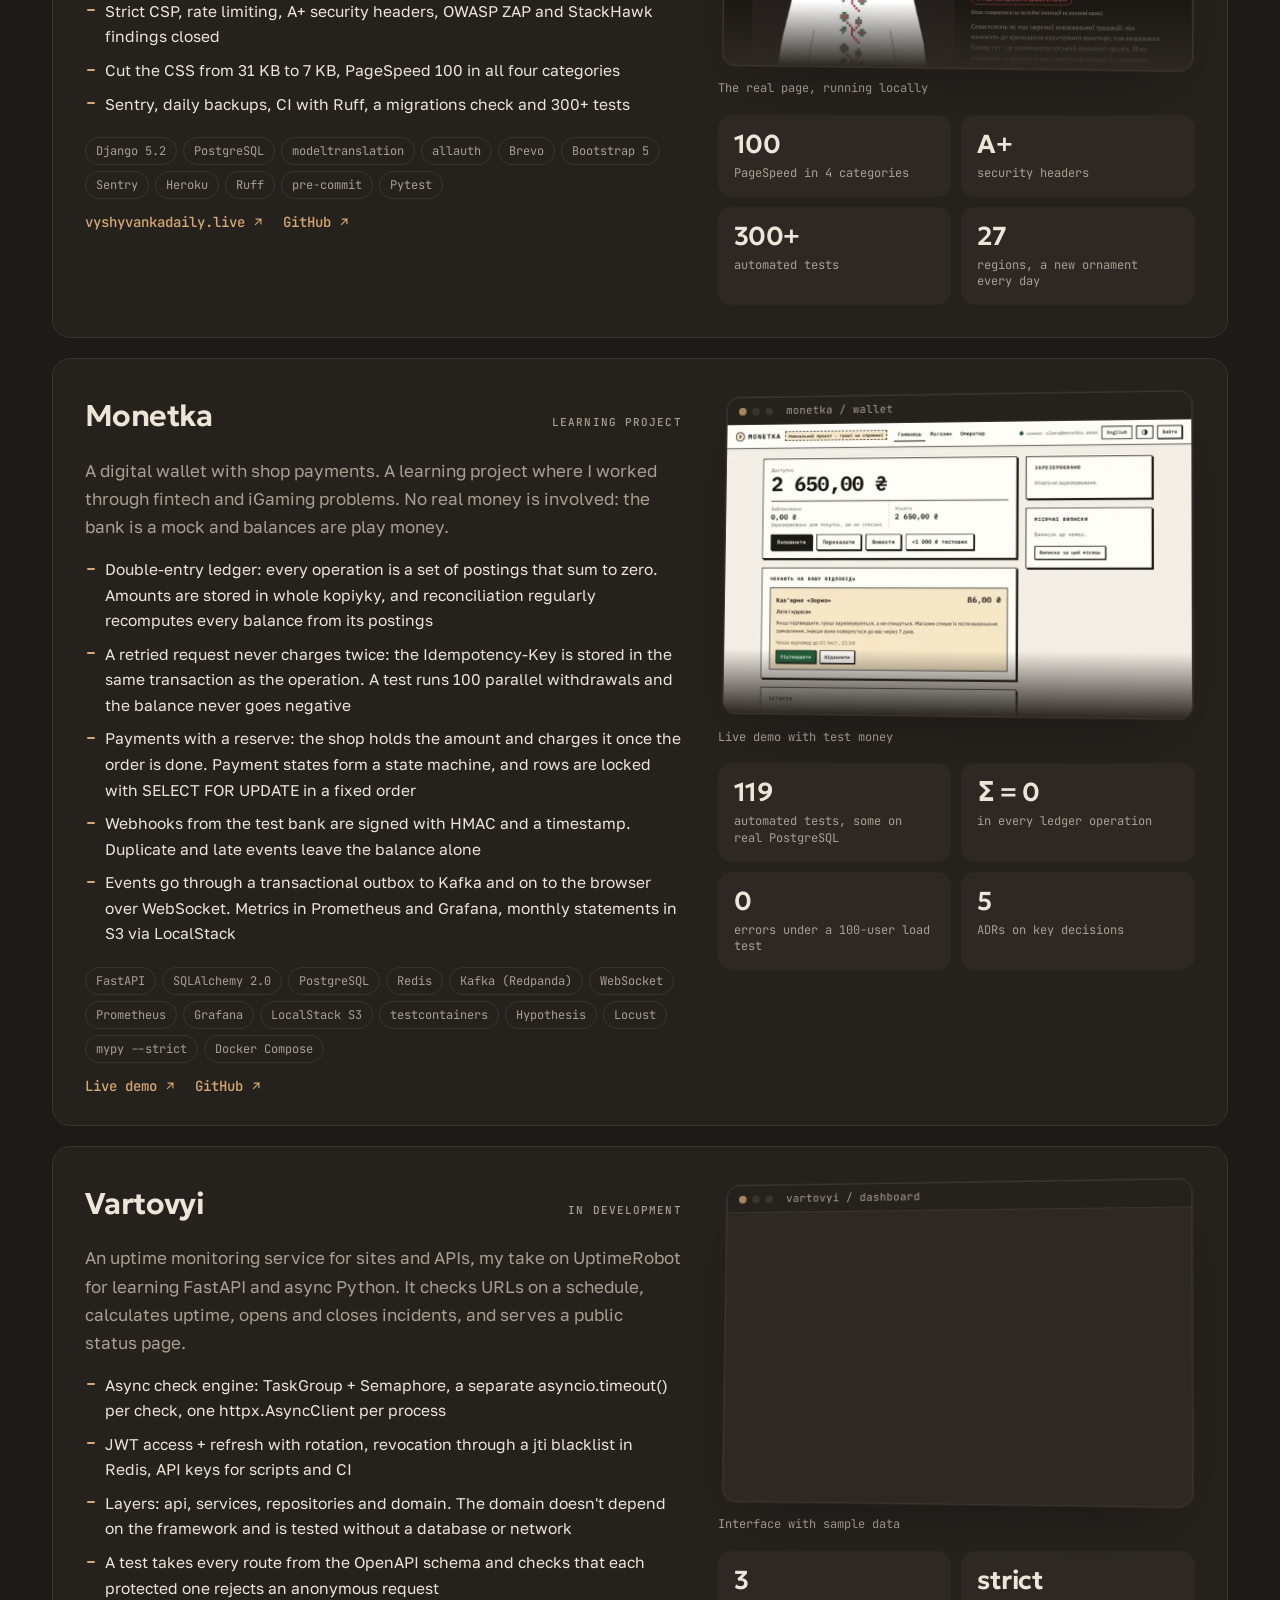
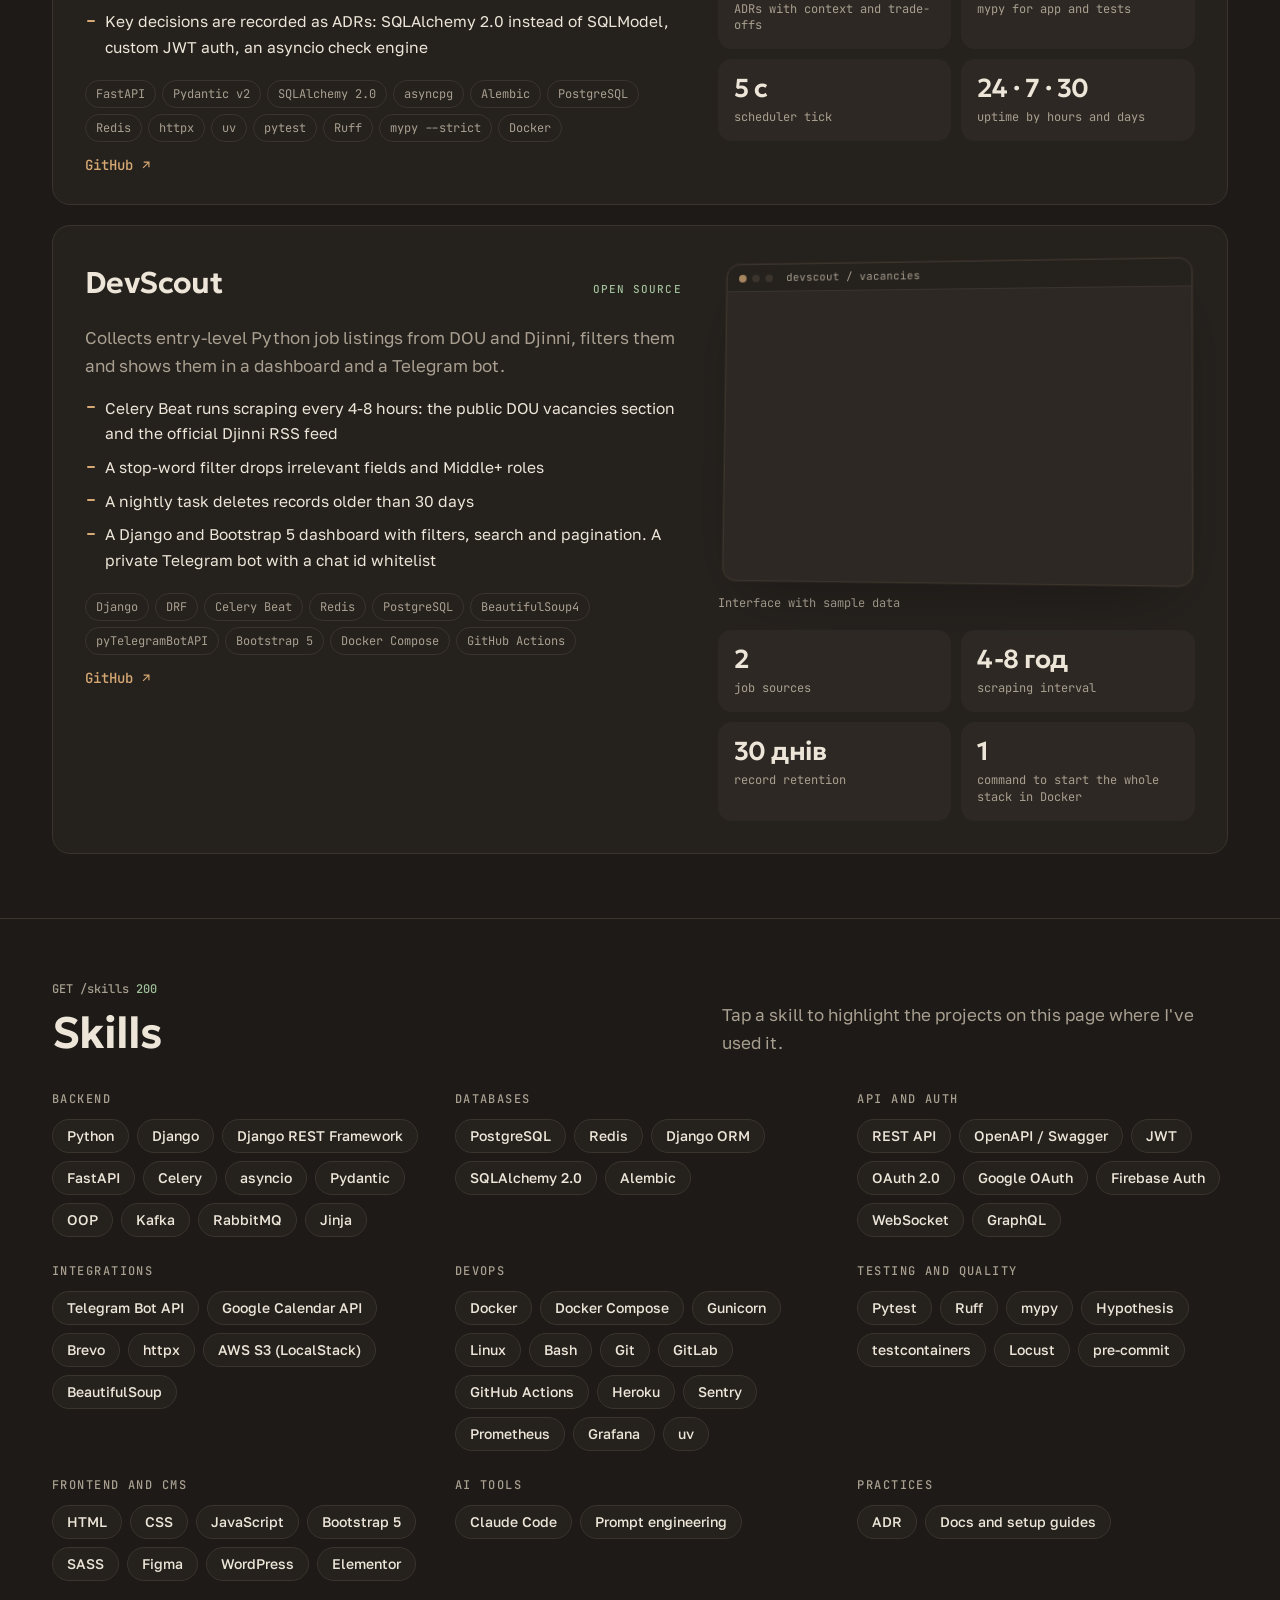
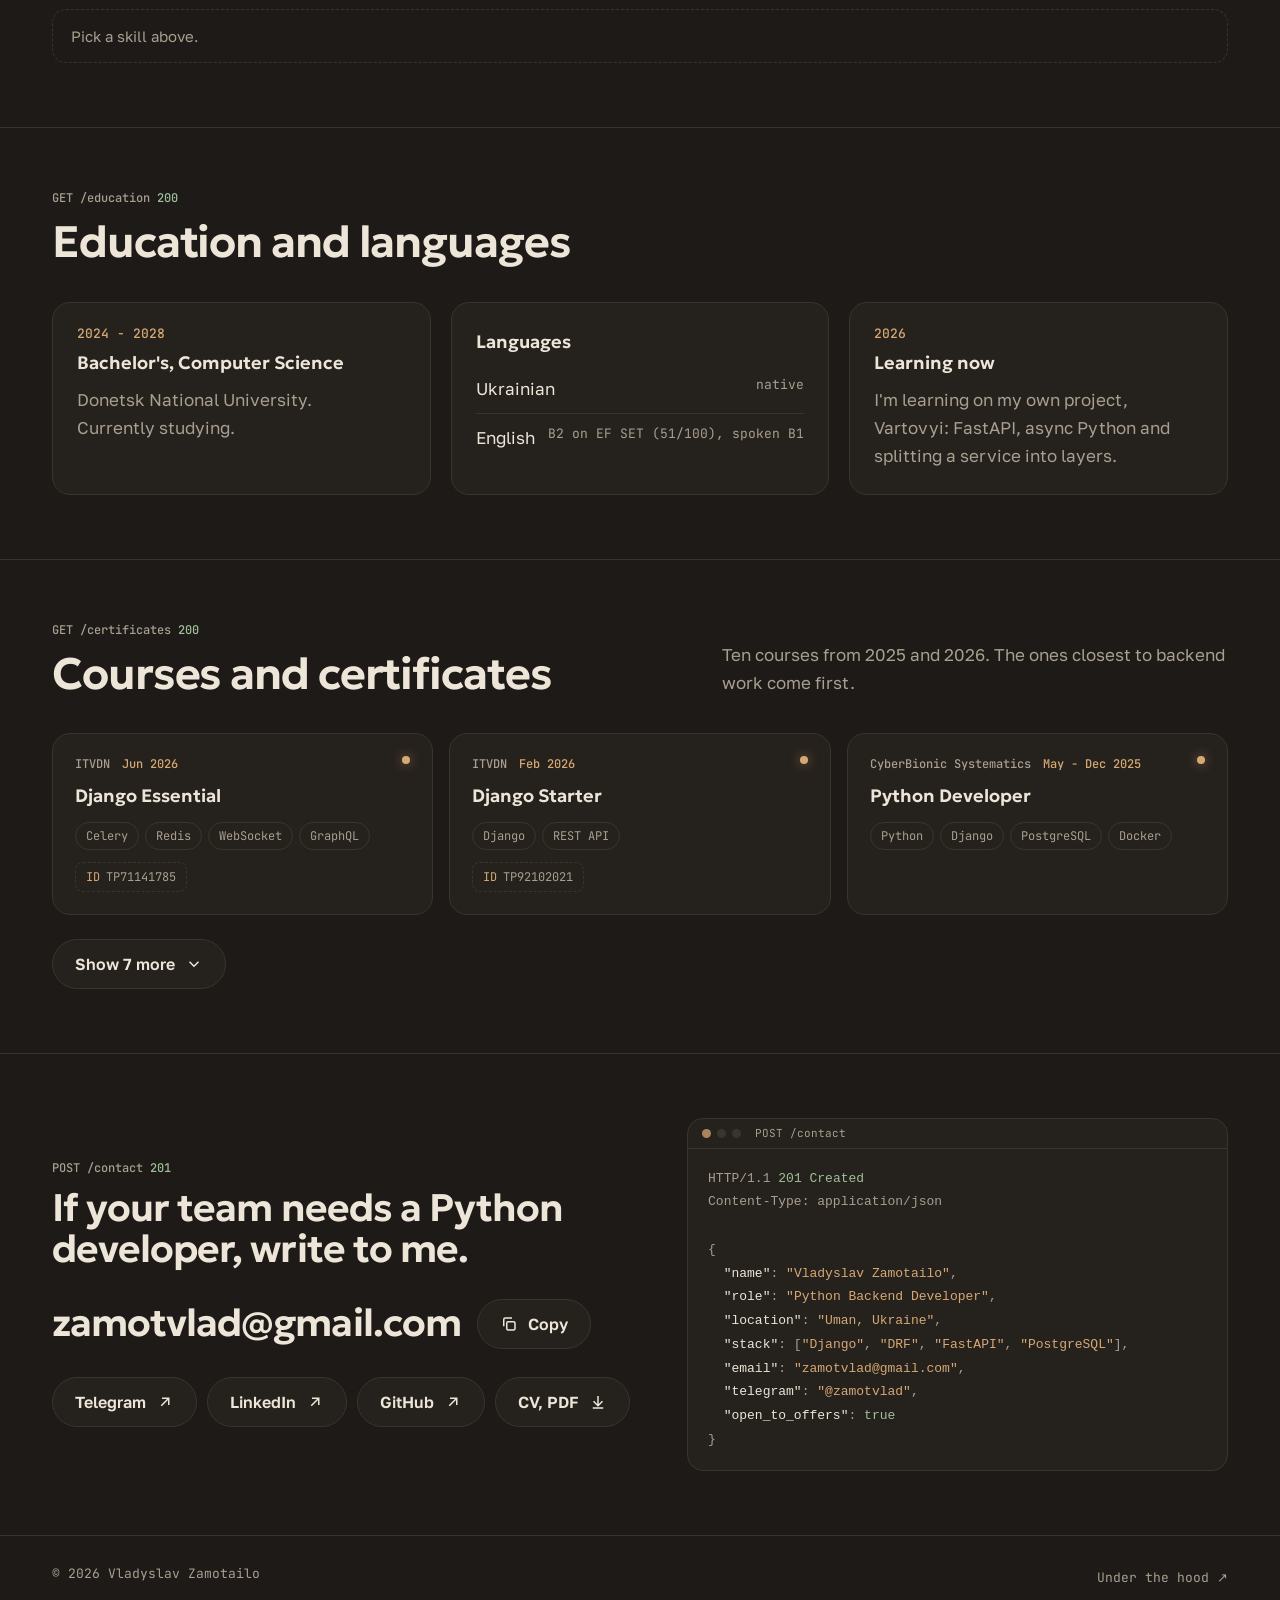
==== commit 519df64d: "Add Monetka project card and architecture tab" ====
--- a/index.html
+++ b/index.html
@@ -31,7 +31,7 @@
 <link rel="preload" href="assets/fonts/golos-text-cyrillic.woff2" as="font" type="font/woff2" crossorigin>
 <link rel="preload" href="assets/fonts/geologica-latin.woff2" as="font" type="font/woff2" crossorigin>
 <link rel="stylesheet" href="assets/fonts/fonts.css?v=617abc3">
-<link rel="stylesheet" href="assets/css/style.css?v=7fb6539">
+<link rel="stylesheet" href="assets/css/style.css?v=1046509">
 <script type="application/ld+json">
 {
   "@context": "https://schema.org",
@@ -139,6 +139,7 @@
           <button class="ex-tab" role="tab" aria-controls="ex-panel" aria-selected="false" tabindex="-1" data-scene="vysh" type="button">VyshyvankaDaily</button>
           <button class="ex-tab" role="tab" aria-controls="ex-panel" aria-selected="false" tabindex="-1" data-scene="devscout" type="button">DevScout</button>
           <button class="ex-tab" role="tab" aria-controls="ex-panel" aria-selected="false" tabindex="-1" data-scene="vartovyi" type="button">Vartovyi</button>
+          <button class="ex-tab" role="tab" aria-controls="ex-panel" aria-selected="false" tabindex="-1" data-scene="monetka" type="button">Monetka</button>
         </div>
         <div class="ex-stage" id="ex-panel" role="tabpanel" aria-label="vlad.stack">
           <div class="ex-head"><span>vlad.stack / <b id="ex-path">leogame-lms</b></span><span data-i18n="ex.drag">потягни вузол</span></div>
@@ -295,7 +296,7 @@
           <span class="eyebrow">GET /projects <b>200</b></span>
           <h2 id="proj-title" data-i18n="proj.title">Власні проекти</h2>
         </div>
-        <p class="sec-note" data-i18n="proj.note">Те, що я будую поза роботою: від ідеї до продакшену.</p>
+        <p class="sec-note" data-i18n="proj.note">Роблю їх у вільний час. VyshyvankaDaily вже працює в продакшені, Vartovyi ще в розробці, а Monetka навчальний проект з тестовими грошима.</p>
       </div>
 
       <div class="projects">
@@ -333,6 +334,40 @@
           </div>
         </article>
 
+        <article class="proj hl-target rv" data-name="Monetka" data-skills="Python FastAPI asyncio Pydantic SQLAlchemy Alembic PostgreSQL Redis Kafka REST OpenAPI JWT WebSocket httpx Docker DockerCompose GitHubActions Prometheus Grafana S3 Pytest Hypothesis Testcontainers Locust Ruff Mypy PreCommit Uv HTML CSS JavaScript ADR Docs Git OOP">
+          <div class="proj-main">
+            <div class="proj-top"><h3>Monetka</h3><span class="tag" data-i18n="tag.learn">навчальний</span></div>
+            <p data-i18n="mo.desc">Цифровий гаманець з оплатою в магазинах. Навчальний проект, на якому я розбирав задачі фінтеху та iGaming. Справжніх грошей тут немає: банк тестовий, баланси ігрові.</p>
+            <ul>
+              <li data-i18n="mo.b1">Подвійний запис: кожна операція складається з проводок, сума яких дорівнює нулю. Суми зберігаються в цілих копійках, а звірка регулярно перераховує кожен баланс із проводок</li>
+              <li data-i18n="mo.b2">Повторний запит не списує гроші вдруге: Idempotency-Key зберігається в одній транзакції з операцією. У тесті 100 паралельних списань, і баланс не йде в мінус</li>
+              <li data-i18n="mo.b3">Оплата з резервом: магазин блокує суму і списує її після виконання замовлення. Стани платежу описані машиною станів, рядки блокуються через SELECT FOR UPDATE у фіксованому порядку</li>
+              <li data-i18n="mo.b4">Вебхуки тестового банку підписані HMAC з міткою часу. Дублі й запізнілі події не змінюють баланс</li>
+              <li data-i18n="mo.b5">Події йдуть через transactional outbox у Kafka, а звідти по WebSocket у браузер. Метрики в Prometheus і Grafana, місячні виписки в S3 через LocalStack</li>
+            </ul>
+            <div class="chips"><span>FastAPI</span><span>SQLAlchemy 2.0</span><span>PostgreSQL</span><span>Redis</span><span>Kafka (Redpanda)</span><span>WebSocket</span><span>Prometheus</span><span>Grafana</span><span>LocalStack S3</span><span>testcontainers</span><span>Hypothesis</span><span>Locust</span><span>mypy --strict</span><span>Docker Compose</span></div>
+            <div class="links">
+              <a href="https://zamotvlad.github.io/monetka/" target="_blank" rel="noopener"><span data-i18n="mo.demo">Онлайн-демо</span> <svg viewBox="0 0 24 24" fill="none" stroke="currentColor" stroke-width="2" aria-hidden="true"><path d="M7 17 17 7M8 7h9v9"/></svg></a>
+              <a href="https://github.com/ZamotVlad/monetka" target="_blank" rel="noopener">GitHub <svg viewBox="0 0 24 24" fill="none" stroke="currentColor" stroke-width="2" aria-hidden="true"><path d="M7 17 17 7M8 7h9v9"/></svg></a>
+            </div>
+          </div>
+          <div class="proj-side">
+            <figure class="shot">
+              <div class="shot-frame">
+                <div class="shot-bar" aria-hidden="true"><i></i><i></i><i></i><span>monetka / wallet</span></div>
+                <img src="assets/img/shots/monetka-640.webp" srcset="assets/img/shots/monetka-640.webp 640w, assets/img/shots/monetka-1280.webp 1280w" sizes="(min-width: 1000px) 460px, 92vw" width="1280" height="800" loading="lazy" decoding="async" data-i18n-alt="shot.mo.alt" alt="Гаманець Monetka: доступний і заблокований баланс, запит на оплату від кав'ярні та історія операцій">
+              </div>
+              <figcaption data-i18n="shot.mo">Онлайн-демо з тестовими грошима</figcaption>
+            </figure>
+            <div class="big-metrics">
+            <div><b>119</b><span data-i18n="mo.m1">автотестів, частина на справжньому PostgreSQL</span></div>
+            <div><b>Σ = 0</b><span data-i18n="mo.m2">у кожній операції книги</span></div>
+            <div><b>0</b><span data-i18n="mo.m3">помилок під навантаженням 100 користувачів</span></div>
+            <div><b>5</b><span data-i18n="mo.m4">ADR про ключові рішення</span></div>
+          </div>
+          </div>
+        </article>
+
         <article class="proj hl-target rv" data-name="Vartovyi" data-skills="Python FastAPI asyncio Pydantic SQLAlchemy Alembic PostgreSQL Redis REST OpenAPI JWT httpx Docker DockerCompose Pytest Ruff Mypy Uv HTML CSS JavaScript ADR Docs Git OOP">
           <div class="proj-main">
             <div class="proj-top"><h3>Vartovyi</h3><span class="tag" data-i18n="tag.wip">в розробці</span></div>
@@ -413,22 +448,22 @@
       </div>
       <div class="skills rv" id="skill-list">
         <div class="skill-group"><h3 data-i18n="g.backend">Backend</h3><div class="row">
-          <button class="skill" type="button" data-skill="Python">Python</button><button class="skill" type="button" data-skill="Django">Django</button><button class="skill" type="button" data-skill="DRF">Django REST Framework</button><button class="skill" type="button" data-skill="FastAPI">FastAPI</button><button class="skill" type="button" data-skill="Celery">Celery</button><button class="skill" type="button" data-skill="asyncio">asyncio</button><button class="skill" type="button" data-skill="Pydantic">Pydantic</button><button class="skill" type="button" data-skill="OOP">OOP</button><button class="skill" type="button" data-skill="RabbitMQ" data-note="note.ess">RabbitMQ</button><button class="skill" type="button" data-skill="Jinja" data-note="note.ess">Jinja</button>
+          <button class="skill" type="button" data-skill="Python">Python</button><button class="skill" type="button" data-skill="Django">Django</button><button class="skill" type="button" data-skill="DRF">Django REST Framework</button><button class="skill" type="button" data-skill="FastAPI">FastAPI</button><button class="skill" type="button" data-skill="Celery">Celery</button><button class="skill" type="button" data-skill="asyncio">asyncio</button><button class="skill" type="button" data-skill="Pydantic">Pydantic</button><button class="skill" type="button" data-skill="OOP">OOP</button><button class="skill" type="button" data-skill="Kafka">Kafka</button><button class="skill" type="button" data-skill="RabbitMQ" data-note="note.ess">RabbitMQ</button><button class="skill" type="button" data-skill="Jinja" data-note="note.ess">Jinja</button>
         </div></div>
         <div class="skill-group"><h3 data-i18n="g.data">Бази даних</h3><div class="row">
           <button class="skill" type="button" data-skill="PostgreSQL">PostgreSQL</button><button class="skill" type="button" data-skill="Redis">Redis</button><button class="skill" type="button" data-skill="DjangoORM">Django ORM</button><button class="skill" type="button" data-skill="SQLAlchemy">SQLAlchemy 2.0</button><button class="skill" type="button" data-skill="Alembic">Alembic</button>
         </div></div>
         <div class="skill-group"><h3 data-i18n="g.api">API і автентифікація</h3><div class="row">
-          <button class="skill" type="button" data-skill="REST">REST API</button><button class="skill" type="button" data-skill="OpenAPI">OpenAPI / Swagger</button><button class="skill" type="button" data-skill="JWT">JWT</button><button class="skill" type="button" data-skill="OAuth">OAuth 2.0</button><button class="skill" type="button" data-skill="GoogleOAuth">Google OAuth</button><button class="skill" type="button" data-skill="Firebase">Firebase Auth</button><button class="skill" type="button" data-skill="WebSocket" data-note="note.ess">WebSocket</button><button class="skill" type="button" data-skill="GraphQL" data-note="note.ess">GraphQL</button>
+          <button class="skill" type="button" data-skill="REST">REST API</button><button class="skill" type="button" data-skill="OpenAPI">OpenAPI / Swagger</button><button class="skill" type="button" data-skill="JWT">JWT</button><button class="skill" type="button" data-skill="OAuth">OAuth 2.0</button><button class="skill" type="button" data-skill="GoogleOAuth">Google OAuth</button><button class="skill" type="button" data-skill="Firebase">Firebase Auth</button><button class="skill" type="button" data-skill="WebSocket">WebSocket</button><button class="skill" type="button" data-skill="GraphQL" data-note="note.ess">GraphQL</button>
         </div></div>
         <div class="skill-group"><h3 data-i18n="g.int">Інтеграції</h3><div class="row">
-          <button class="skill" type="button" data-skill="TelegramBot">Telegram Bot API</button><button class="skill" type="button" data-skill="GoogleCalendar">Google Calendar API</button><button class="skill" type="button" data-skill="Brevo">Brevo</button><button class="skill" type="button" data-skill="httpx">httpx</button><button class="skill" type="button" data-skill="BeautifulSoup">BeautifulSoup</button>
+          <button class="skill" type="button" data-skill="TelegramBot">Telegram Bot API</button><button class="skill" type="button" data-skill="GoogleCalendar">Google Calendar API</button><button class="skill" type="button" data-skill="Brevo">Brevo</button><button class="skill" type="button" data-skill="httpx">httpx</button><button class="skill" type="button" data-skill="S3">AWS S3 (LocalStack)</button><button class="skill" type="button" data-skill="BeautifulSoup">BeautifulSoup</button>
         </div></div>
         <div class="skill-group"><h3 data-i18n="g.devops">DevOps</h3><div class="row">
-          <button class="skill" type="button" data-skill="Docker">Docker</button><button class="skill" type="button" data-skill="DockerCompose">Docker Compose</button><button class="skill" type="button" data-skill="Gunicorn">Gunicorn</button><button class="skill" type="button" data-skill="Linux">Linux</button><button class="skill" type="button" data-skill="Bash">Bash</button><button class="skill" type="button" data-skill="Git">Git</button><button class="skill" type="button" data-skill="GitLab" data-note="note.cyber">GitLab</button><button class="skill" type="button" data-skill="GitHubActions">GitHub Actions</button><button class="skill" type="button" data-skill="Heroku">Heroku</button><button class="skill" type="button" data-skill="Sentry">Sentry</button><button class="skill" type="button" data-skill="Uv">uv</button>
+          <button class="skill" type="button" data-skill="Docker">Docker</button><button class="skill" type="button" data-skill="DockerCompose">Docker Compose</button><button class="skill" type="button" data-skill="Gunicorn">Gunicorn</button><button class="skill" type="button" data-skill="Linux">Linux</button><button class="skill" type="button" data-skill="Bash">Bash</button><button class="skill" type="button" data-skill="Git">Git</button><button class="skill" type="button" data-skill="GitLab" data-note="note.cyber">GitLab</button><button class="skill" type="button" data-skill="GitHubActions">GitHub Actions</button><button class="skill" type="button" data-skill="Heroku">Heroku</button><button class="skill" type="button" data-skill="Sentry">Sentry</button><button class="skill" type="button" data-skill="Prometheus">Prometheus</button><button class="skill" type="button" data-skill="Grafana">Grafana</button><button class="skill" type="button" data-skill="Uv">uv</button>
         </div></div>
         <div class="skill-group"><h3 data-i18n="g.test">Тести і якість</h3><div class="row">
-          <button class="skill" type="button" data-skill="Pytest">Pytest</button><button class="skill" type="button" data-skill="Ruff">Ruff</button><button class="skill" type="button" data-skill="Mypy">mypy</button><button class="skill" type="button" data-skill="PreCommit">pre-commit</button>
+          <button class="skill" type="button" data-skill="Pytest">Pytest</button><button class="skill" type="button" data-skill="Ruff">Ruff</button><button class="skill" type="button" data-skill="Mypy">mypy</button><button class="skill" type="button" data-skill="Hypothesis">Hypothesis</button><button class="skill" type="button" data-skill="Testcontainers">testcontainers</button><button class="skill" type="button" data-skill="Locust">Locust</button><button class="skill" type="button" data-skill="PreCommit">pre-commit</button>
         </div></div>
         <div class="skill-group"><h3 data-i18n="g.front">Frontend і CMS</h3><div class="row">
           <button class="skill" type="button" data-skill="HTML">HTML</button><button class="skill" type="button" data-skill="CSS">CSS</button><button class="skill" type="button" data-skill="JavaScript">JavaScript</button><button class="skill" type="button" data-skill="Bootstrap">Bootstrap 5</button><button class="skill" type="button" data-skill="SASS" data-note="note.htmlcss">SASS</button><button class="skill" type="button" data-skill="Figma" data-note="note.htmlcss">Figma</button><button class="skill" type="button" data-skill="WordPress" data-note="note.wp">WordPress</button><button class="skill" type="button" data-skill="Elementor" data-note="note.wp">Elementor</button>
@@ -618,8 +653,8 @@
 
 <div class="toast" id="toast" role="status" aria-live="polite"></div>
 
-<script defer src="assets/js/i18n.js?v=4ad2827"></script>
-<script defer src="assets/js/graph.js?v=7250289"></script>
-<script defer src="assets/js/main.js?v=96f9918"></script>
+<script defer src="assets/js/i18n.js?v=1de252f"></script>
+<script defer src="assets/js/graph.js?v=51e4fb4"></script>
+<script defer src="assets/js/main.js?v=d3bd945"></script>
 </body>
 </html>
--- a/assets/css/style.css
+++ b/assets/css/style.css
@@ -209,7 +209,7 @@
 .ex-tab {
   position: relative; z-index: 1; flex: none;
   border: 0; background: transparent; cursor: pointer; white-space: nowrap;
-  padding: 9px 16px; border-radius: 999px; font: 500 .875rem/1 var(--f-body); color: var(--muted);
+  padding: 9px 12px; border-radius: 999px; font: 500 .875rem/1 var(--f-body); color: var(--muted);
   transition: color .25s ease;
 }
 .ex-tab:hover { color: var(--text); }
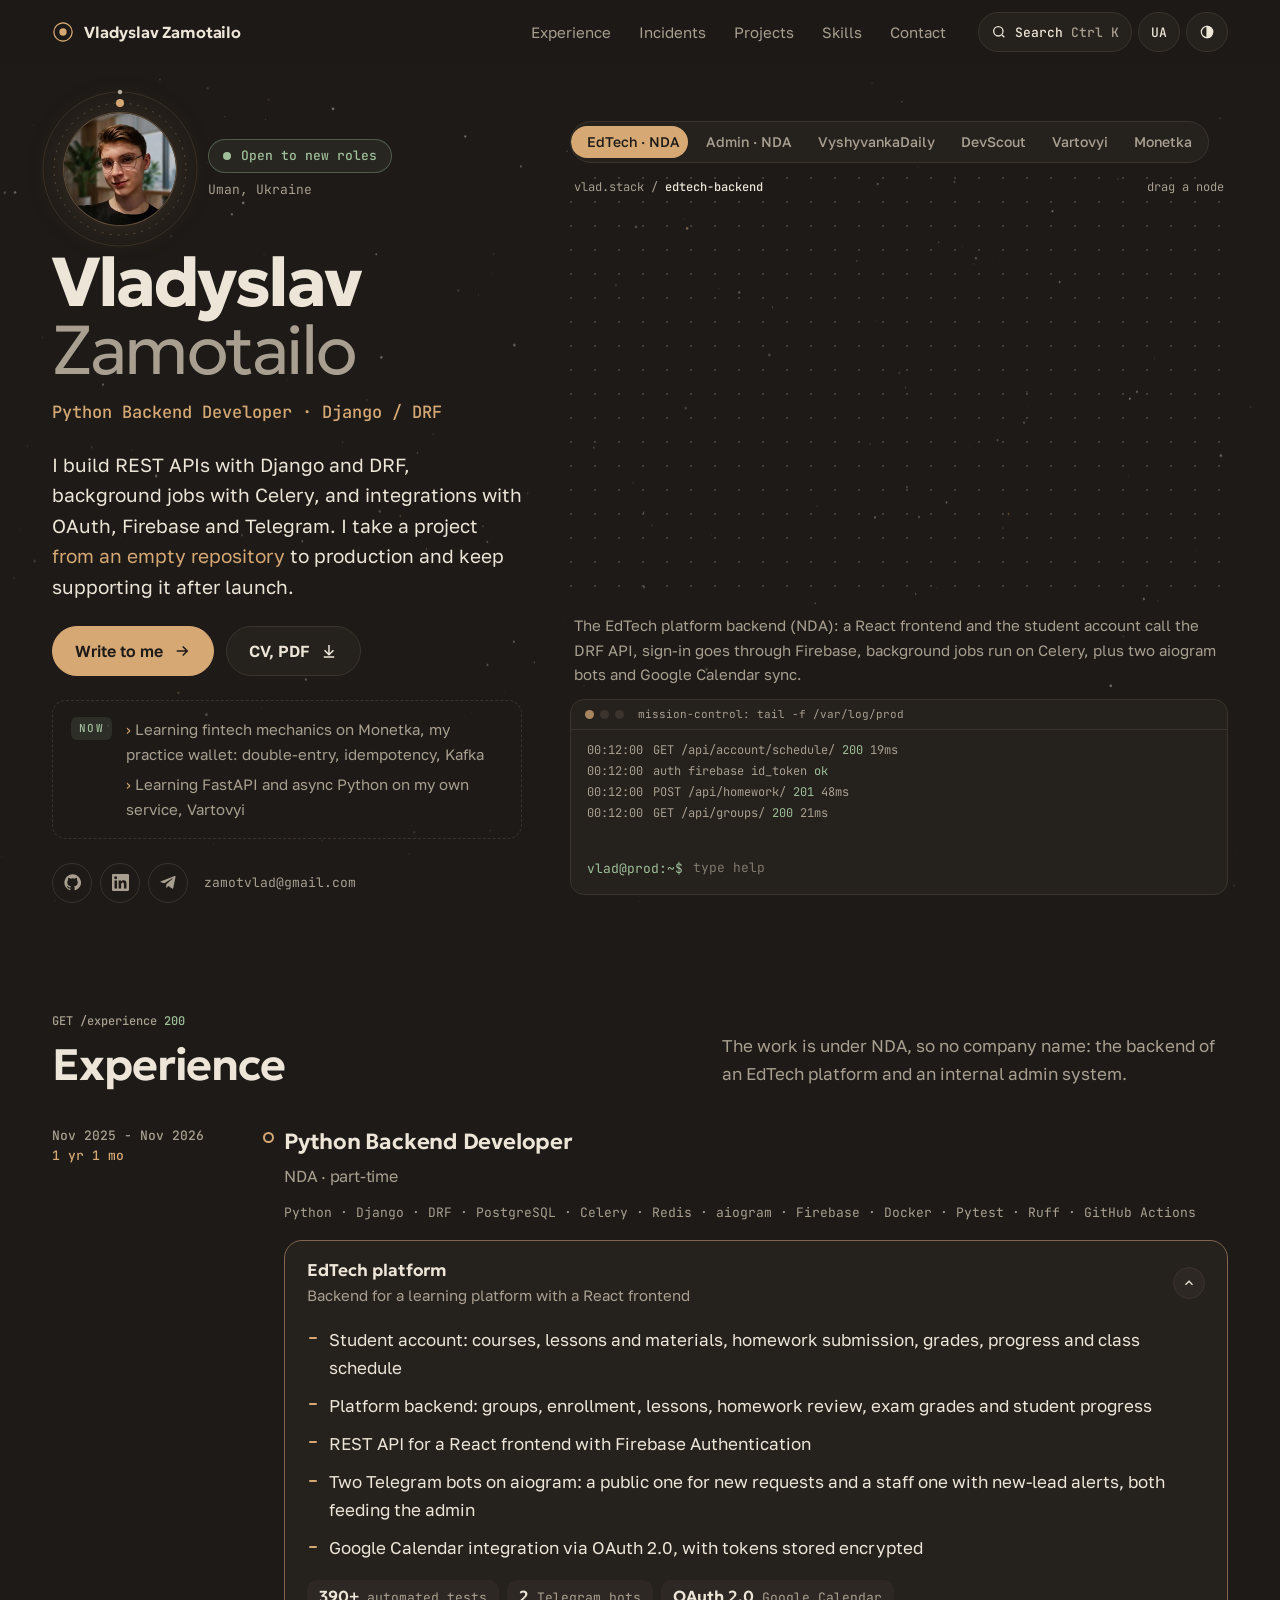
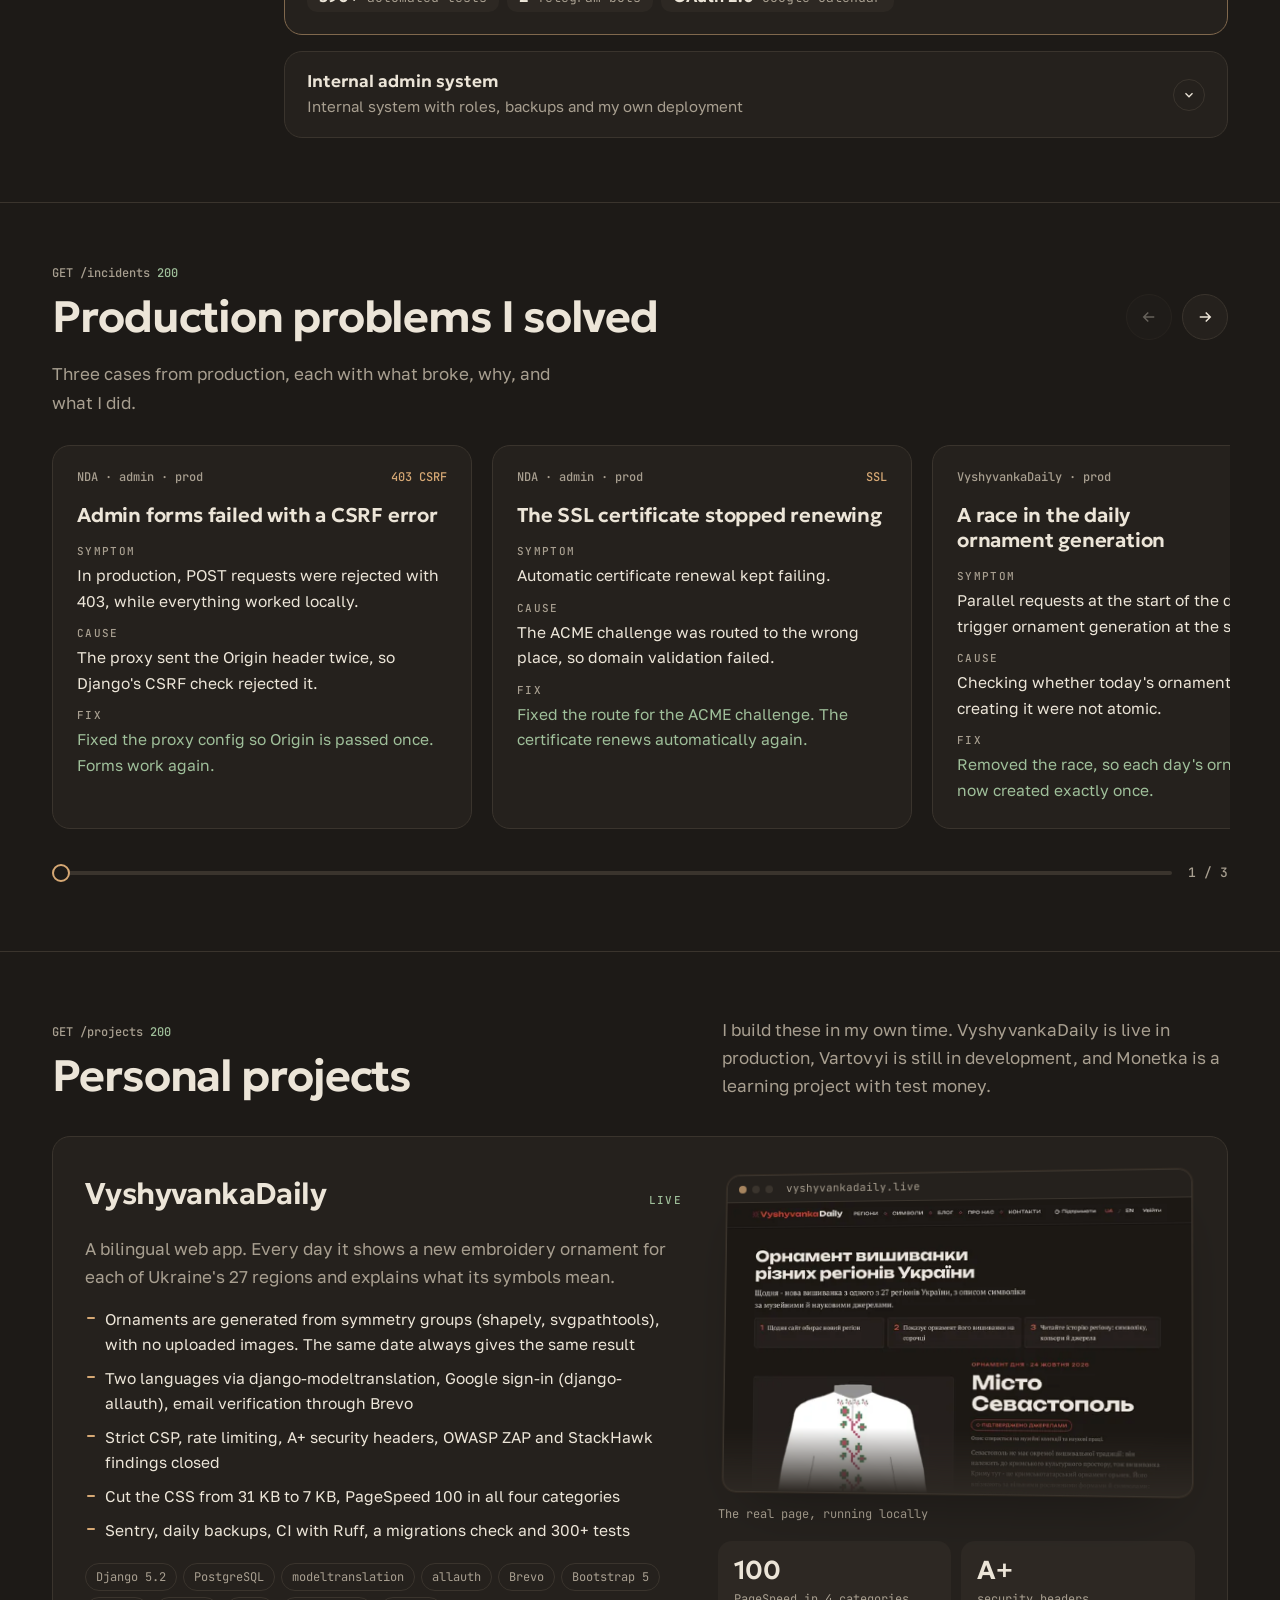
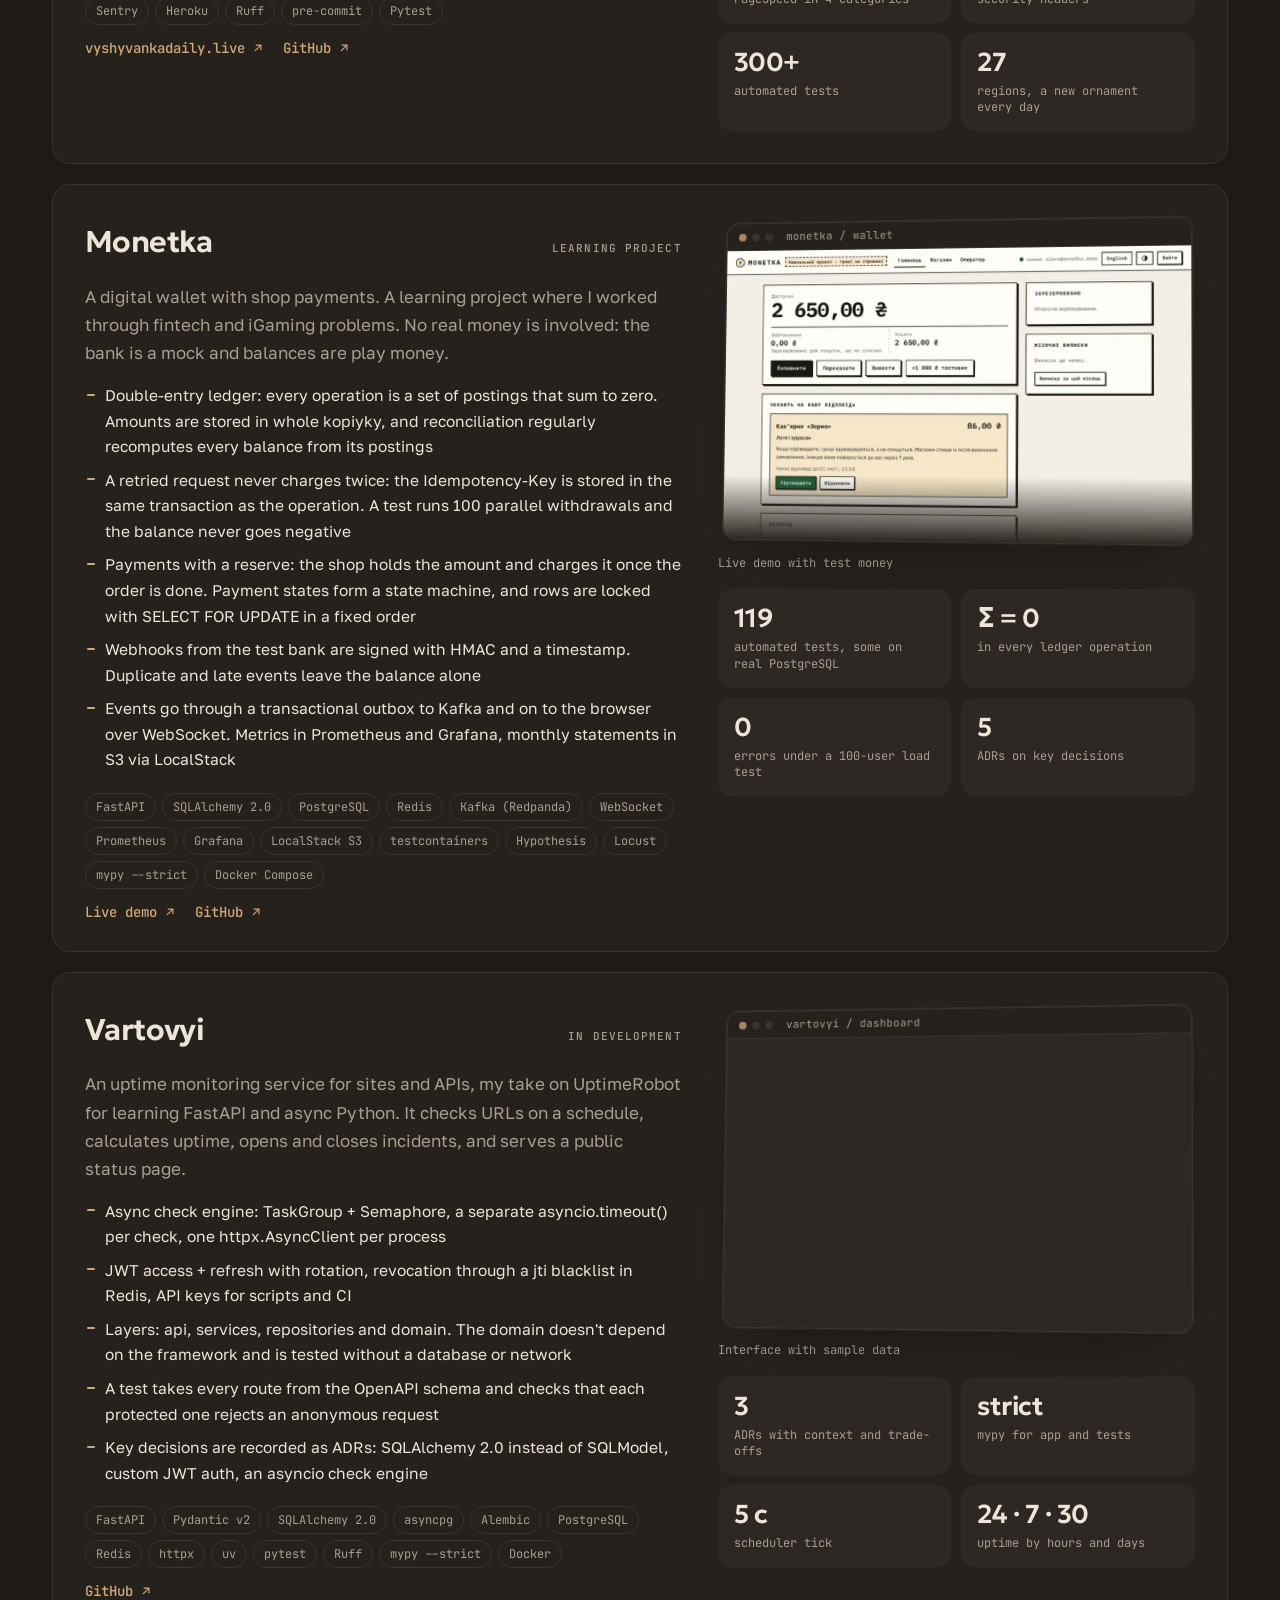
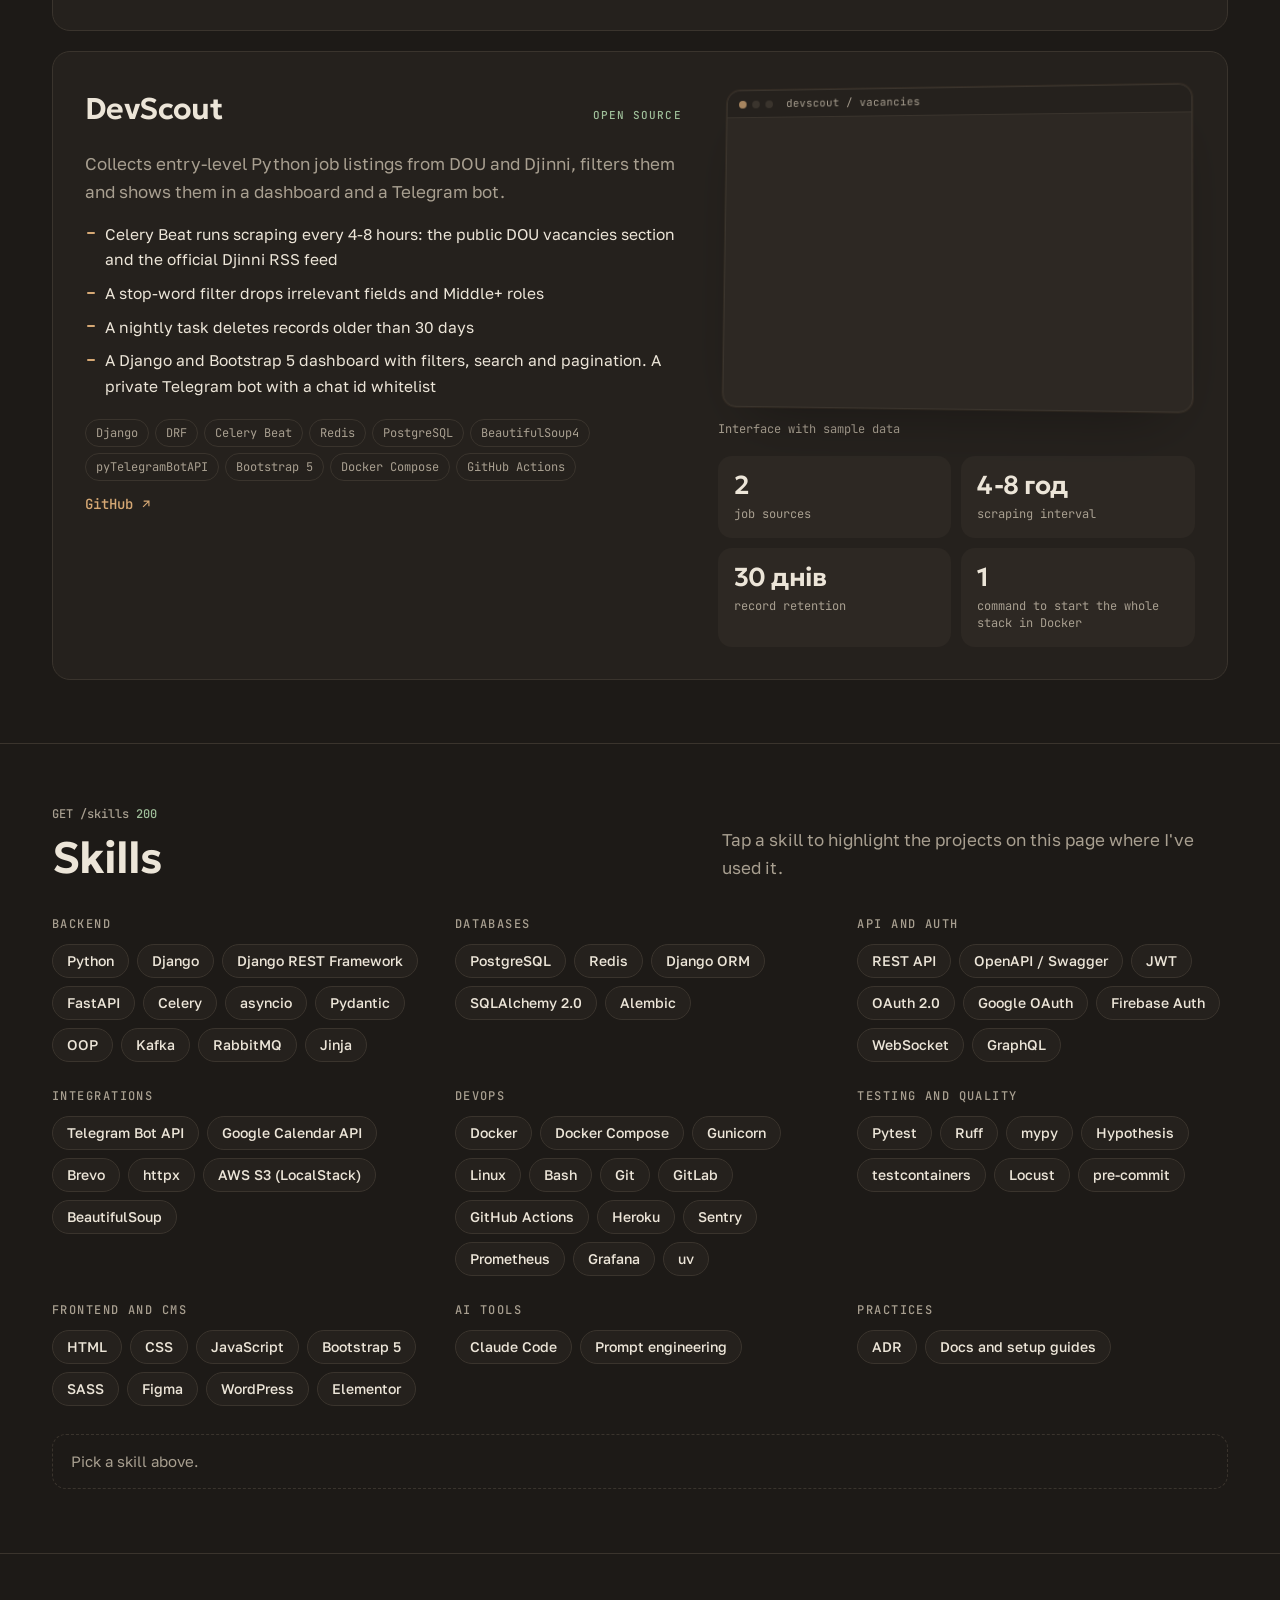
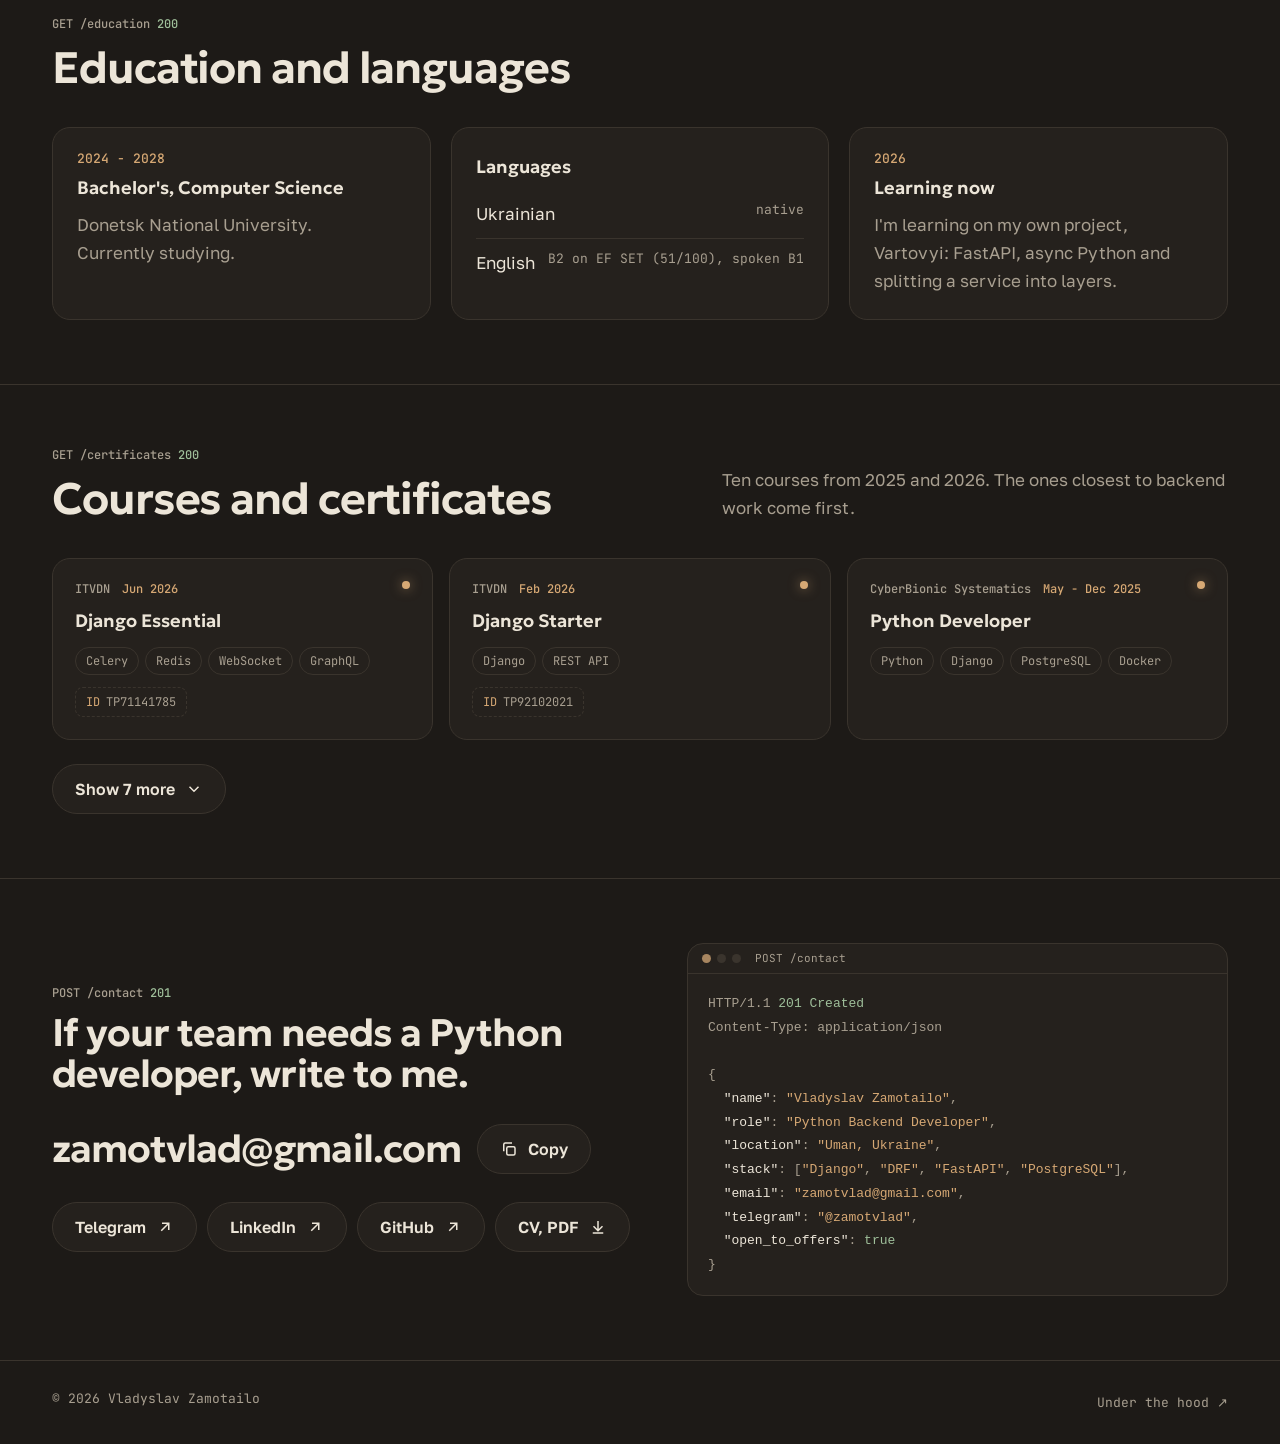
==== commit 9aefa92c: "Describe past work as NDA experience and update CV" ====
--- a/index.html
+++ b/index.html
@@ -6,14 +6,14 @@
 <meta http-equiv="Content-Security-Policy" content="default-src 'self'; script-src 'self' 'sha256-J0b6U5hrcRQ7+Jmv33vJXURrb/fb0RvS47l65JJ+9O0='; style-src 'self'; img-src 'self' data:; font-src 'self'; connect-src 'self'; object-src 'none'; base-uri 'self'; form-action 'self'">
 <meta name="referrer" content="strict-origin-when-cross-origin">
 <title>Vladyslav Zamotailo, Python backend-розробник</title>
-<meta name="description" content="Python backend-розробник з України. Django, DRF, FastAPI, PostgreSQL, Celery. Продакшн-бекенди для LMS і адмін-систем.">
+<meta name="description" content="Python backend-розробник з України. Django, DRF, FastAPI, PostgreSQL, Celery. Продакшн-бекенди для EdTech-платформи і адмін-системи.">
 <meta name="author" content="Vladyslav Zamotailo">
 <meta name="theme-color" content="#1d1a17">
 <link rel="canonical" href="https://zamotvlad.github.io/ZamotVlad/">
 <link rel="icon" href="favicon.svg" type="image/svg+xml">
 <meta property="og:type" content="profile">
 <meta property="og:title" content="Vladyslav Zamotailo, Python backend developer">
-<meta property="og:description" content="Django, DRF, FastAPI, PostgreSQL, Celery. Production backends for an LMS and admin systems.">
+<meta property="og:description" content="Django, DRF, FastAPI, PostgreSQL, Celery. Production backends for an EdTech platform and an admin system.">
 <meta property="og:url" content="https://zamotvlad.github.io/ZamotVlad/">
 <meta property="og:image" content="https://zamotvlad.github.io/ZamotVlad/assets/img/og.png">
 <meta name="twitter:card" content="summary_large_image">
@@ -38,7 +38,6 @@
   "@type": "Person",
   "name": "Vladyslav Zamotailo",
   "jobTitle": "Python Backend Developer",
-  "worksFor": { "@type": "Organization", "name": "ITLEO Academy" },
   "address": { "@type": "PostalAddress", "addressLocality": "Uman", "addressCountry": "UA" },
   "email": "mailto:zamotvlad@gmail.com",
   "image": "https://zamotvlad.github.io/ZamotVlad/assets/img/photo.webp",
@@ -119,7 +118,7 @@
         <div class="now">
           <span class="now-label" data-i18n="now.label">зараз</span>
           <ul>
-            <li data-i18n="now.1">Розробляю бекенд LeoGame LMS. Нещодавно зробив кабінет студента</li>
+            <li data-i18n="now.1">Розбираю фінтех-механіки на навчальному гаманці Monetka: подвійний запис, ідемпотентність, Kafka</li>
             <li data-i18n="now.2">Вчу FastAPI і async Python на власному сервісі Vartovyi</li>
           </ul>
         </div>
@@ -134,15 +133,15 @@
       <div class="explorer">
         <div class="ex-tabs" role="tablist" aria-label="Projects">
           <span class="ex-ind" aria-hidden="true"></span>
-          <button class="ex-tab" role="tab" aria-controls="ex-panel" aria-selected="true" data-scene="leogame" type="button">LeoGame LMS</button>
-          <button class="ex-tab" role="tab" aria-controls="ex-panel" aria-selected="false" tabindex="-1" data-scene="itleo" type="button">ITLEO admin</button>
+          <button class="ex-tab" role="tab" aria-controls="ex-panel" aria-selected="true" data-scene="edtech" type="button">EdTech · NDA</button>
+          <button class="ex-tab" role="tab" aria-controls="ex-panel" aria-selected="false" tabindex="-1" data-scene="admin" type="button">Admin · NDA</button>
           <button class="ex-tab" role="tab" aria-controls="ex-panel" aria-selected="false" tabindex="-1" data-scene="vysh" type="button">VyshyvankaDaily</button>
           <button class="ex-tab" role="tab" aria-controls="ex-panel" aria-selected="false" tabindex="-1" data-scene="devscout" type="button">DevScout</button>
           <button class="ex-tab" role="tab" aria-controls="ex-panel" aria-selected="false" tabindex="-1" data-scene="vartovyi" type="button">Vartovyi</button>
           <button class="ex-tab" role="tab" aria-controls="ex-panel" aria-selected="false" tabindex="-1" data-scene="monetka" type="button">Monetka</button>
         </div>
         <div class="ex-stage" id="ex-panel" role="tabpanel" aria-label="vlad.stack">
-          <div class="ex-head"><span>vlad.stack / <b id="ex-path">leogame-lms</b></span><span data-i18n="ex.drag">потягни вузол</span></div>
+          <div class="ex-head"><span>vlad.stack / <b id="ex-path">edtech-backend</b></span><span data-i18n="ex.drag">потягни вузол</span></div>
           <canvas class="ex-canvas" id="ex-canvas" role="img" data-i18n-aria="ex.label" aria-label="Інтерактивна схема архітектури проекту. Вузли можна перетягувати."></canvas>
           <div class="ex-tip" id="ex-tip" hidden></div>
         </div>
@@ -168,27 +167,27 @@
           <span class="eyebrow">GET /experience <b>200</b></span>
           <h2 id="exp-title" data-i18n="exp.title">Досвід</h2>
         </div>
-        <p class="sec-note" data-i18n="exp.note">Два продакшн-проекти, які я будую і підтримую в ITLEO Academy.</p>
+        <p class="sec-note" data-i18n="exp.note">Робота під NDA, тому без назви компанії: бекенд EdTech-платформи і внутрішня адмін-система.</p>
       </div>
 
       <div class="timeline">
-        <article class="job current rv">
-          <div class="job-when"><span data-i18n="job1.when">Січ 2025 - зараз</span><span class="dur" id="job1-dur"></span></div>
+        <article class="job rv">
+          <div class="job-when"><span data-i18n="job1.when">Лис 2025 - лис 2026</span><span class="dur" id="job1-dur"></span></div>
           <div class="job-body">
-            <h3>Python Backend Developer <small>ITLEO Academy</small></h3>
+            <h3>Python Backend Developer <small>NDA · <span data-i18n="job1.type">неповний робочий день</span></small></h3>
             <p class="job-stack">Python · Django · DRF · PostgreSQL · Celery · Redis · aiogram · Firebase · Docker · Pytest · Ruff · GitHub Actions</p>
 
-            <details class="case hl-target" open data-name="LeoGame LMS" data-skills="Python Django DRF DjangoORM PostgreSQL Celery Redis asyncio REST TelegramBot Firebase OAuth GoogleCalendar Docker Pytest Ruff GitHubActions Git OOP">
+            <details class="case hl-target" open data-name="EdTech · NDA" data-skills="Python Django DRF DjangoORM PostgreSQL Celery Redis asyncio REST TelegramBot Firebase OAuth GoogleCalendar Docker Pytest Ruff GitHubActions Git OOP">
               <summary>
-                <h4 class="sum-title" data-i18n="case1.title">LeoGame Academy, LMS-платформа</h4><span class="sum-sub" data-i18n="case1.sub">Бекенд навчальної платформи з React-фронтендом</span>
+                <h4 class="sum-title" data-i18n="case1.title">EdTech-платформа</h4><span class="sum-sub" data-i18n="case1.sub">Бекенд навчальної платформи з React-фронтендом</span>
                 <span class="chev" aria-hidden="true"><svg viewBox="0 0 24 24" fill="none" stroke="currentColor" stroke-width="2.2"><path d="m6 9 6 6 6-6"/></svg></span>
               </summary>
               <div class="case-body">
                 <ul>
                   <li data-i18n="case1.b0">Кабінет студента: курси, уроки й матеріали, здача домашніх завдань, оцінки, прогрес і розклад занять</li>
-                  <li data-i18n="case1.b1">Бекенд LMS: групи, зарахування, уроки, перевірка домашніх завдань, оцінки за іспити і прогрес студентів</li>
+                  <li data-i18n="case1.b1">Бекенд платформи: групи, зарахування, уроки, перевірка домашніх завдань, оцінки за іспити і прогрес студентів</li>
                   <li data-i18n="case1.b2">REST API для React-фронтенду з автентифікацією через Firebase</li>
-                  <li data-i18n="case1.b3">Два Telegram-боти на aiogram: публічний для запису на демо-урок і внутрішній зі сповіщеннями про нові заявки. Обидва передають дані в адмінку</li>
+                  <li data-i18n="case1.b3">Два Telegram-боти на aiogram: публічний для заявок і внутрішній для команди зі сповіщеннями про нові заявки. Обидва передають дані в адмінку</li>
                   <li data-i18n="case1.b4">Інтеграція з Google Calendar через OAuth 2.0, токени зберігаються зашифрованими</li>
                 </ul>
                 <div class="metrics">
@@ -199,9 +198,9 @@
               </div>
             </details>
 
-            <details class="case hl-target" data-name="ITLEO admin" data-skills="Bash Python Django DjangoORM PostgreSQL Docker DockerCompose Gunicorn Linux Pytest Ruff GitHubActions Git OOP">
+            <details class="case hl-target" data-name="Admin · NDA" data-skills="Bash Python Django DjangoORM PostgreSQL Docker DockerCompose Gunicorn Linux Pytest Ruff GitHubActions Git OOP">
               <summary>
-                <h4 class="sum-title" data-i18n="case2.title">ITLEO Academy, адмін-система</h4><span class="sum-sub" data-i18n="case2.sub">Внутрішня система з ролями, бекапами і моїм деплоєм</span>
+                <h4 class="sum-title" data-i18n="case2.title">Внутрішня адмін-система</h4><span class="sum-sub" data-i18n="case2.sub">Внутрішня система з ролями, бекапами і моїм деплоєм</span>
                 <span class="chev" aria-hidden="true"><svg viewBox="0 0 24 24" fill="none" stroke="currentColor" stroke-width="2.2"><path d="m6 9 6 6 6-6"/></svg></span>
               </summary>
               <div class="case-body">
@@ -221,13 +220,6 @@
           </div>
         </article>
 
-        <article class="job rv">
-          <div class="job-when"><span data-i18n="job2.when">Лип 2024 - гру 2024</span><span class="dur" data-i18n="job2.dur">6 міс.</span></div>
-          <div class="job-body">
-            <h3><span data-i18n="job2.title">Стажування, Python Backend</span> <small>ITLEO Academy</small></h3>
-            <p class="sec-note" data-i18n="job2.text">Стажування з backend-розробки на Python і Django. Після нього я лишився в компанії розробником.</p>
-          </div>
-        </article>
       </div>
     </div>
   </section>
@@ -253,7 +245,7 @@
 
       <div class="track" id="inc-track" tabindex="0" data-i18n-aria="inc.title" aria-label="Проблеми в проді">
         <article class="inc">
-          <div class="inc-top"><span>ITLEO admin · prod</span><span class="sev">403 CSRF</span></div>
+          <div class="inc-top"><span>NDA · admin · prod</span><span class="sev">403 CSRF</span></div>
           <h3 data-i18n="inc1.title">Форми в адмінці падали з помилкою CSRF</h3>
           <dl>
             <div><dt data-i18n="inc.sym">Симптом</dt><dd data-i18n="inc1.sym">У продакшені POST-запити відхилялись з 403, хоча локально все працювало.</dd></div>
@@ -262,7 +254,7 @@
           </dl>
         </article>
         <article class="inc">
-          <div class="inc-top"><span>ITLEO admin · prod</span><span class="sev">SSL</span></div>
+          <div class="inc-top"><span>NDA · admin · prod</span><span class="sev">SSL</span></div>
           <h3 data-i18n="inc2.title">SSL-сертифікат перестав продовжуватись</h3>
           <dl>
             <div><dt data-i18n="inc.sym">Симптом</dt><dd data-i18n="inc2.sym">Автоматичне продовження сертифіката завершувалось помилкою.</dd></div>
@@ -653,8 +645,8 @@
 
 <div class="toast" id="toast" role="status" aria-live="polite"></div>
 
-<script defer src="assets/js/i18n.js?v=1de252f"></script>
-<script defer src="assets/js/graph.js?v=51e4fb4"></script>
-<script defer src="assets/js/main.js?v=d3bd945"></script>
+<script defer src="assets/js/i18n.js?v=29c599c"></script>
+<script defer src="assets/js/graph.js?v=dfef4dc"></script>
+<script defer src="assets/js/main.js?v=bee4a21"></script>
 </body>
 </html>
